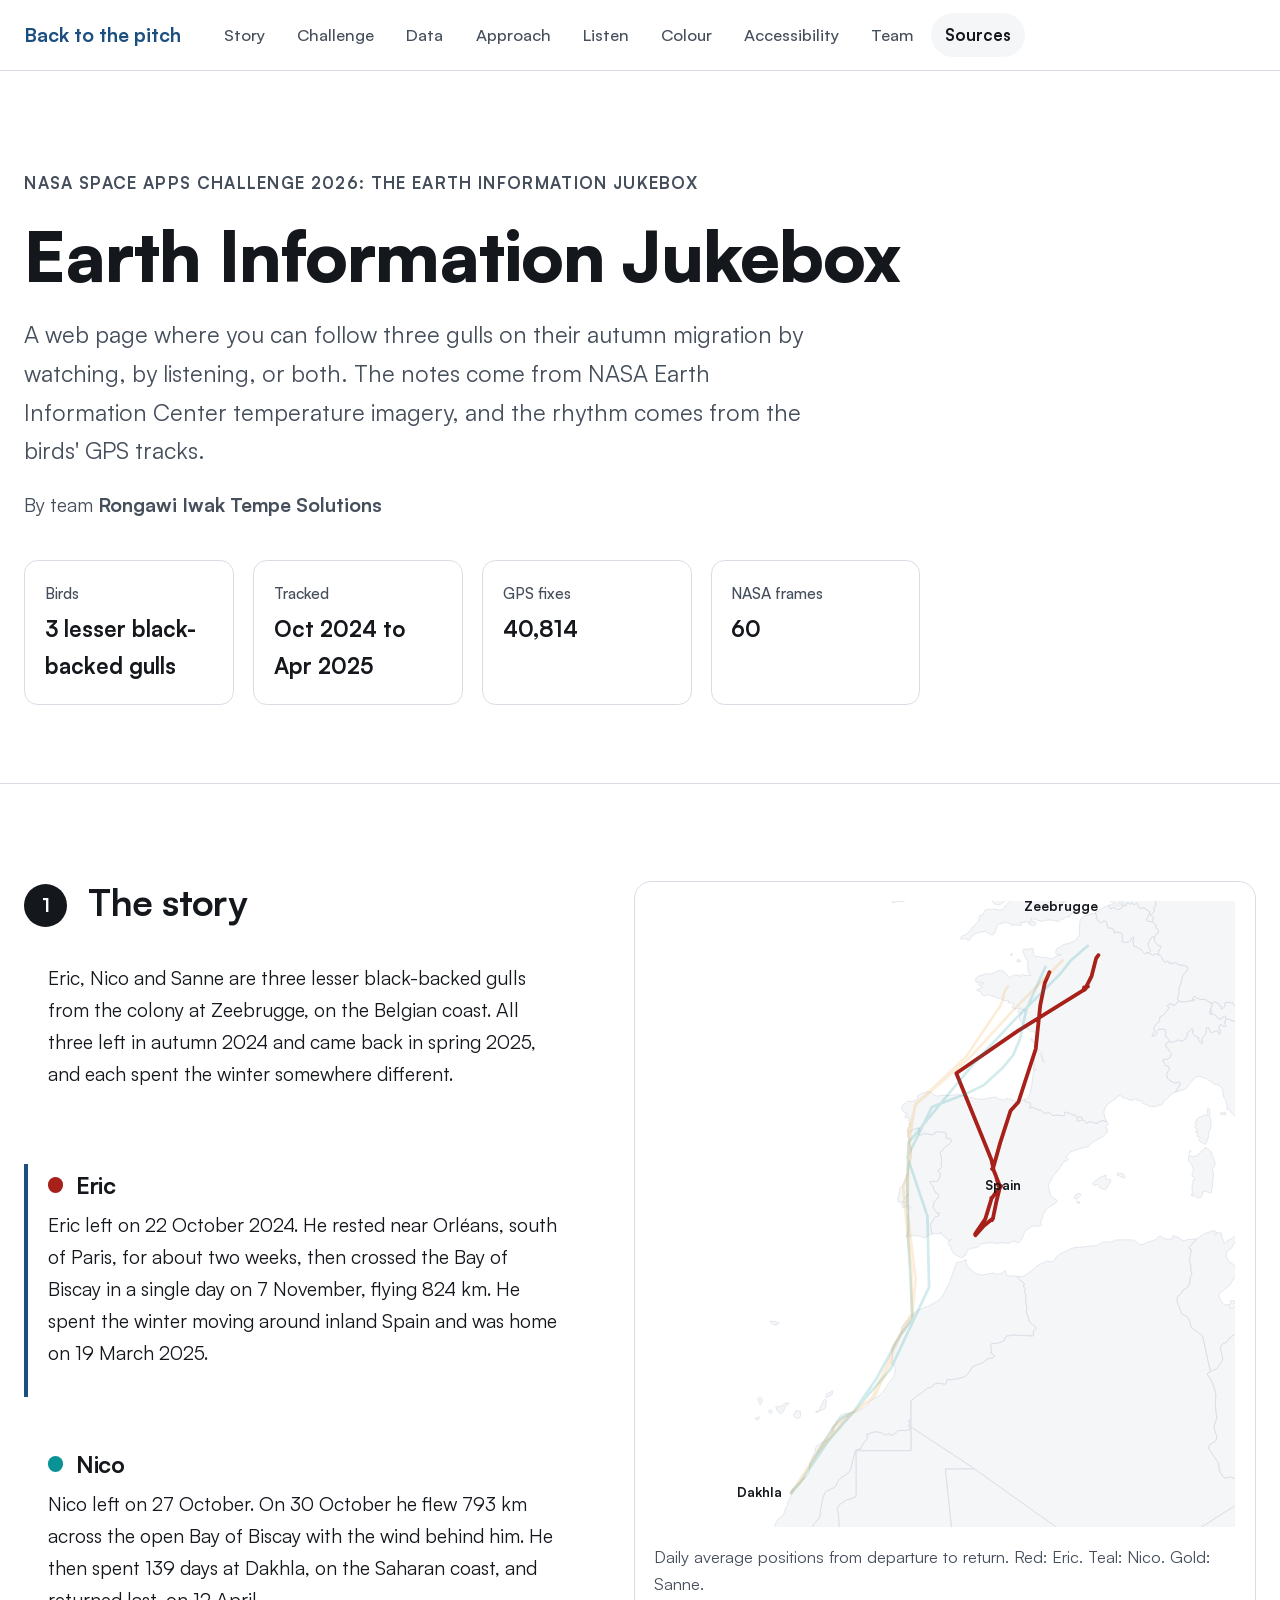
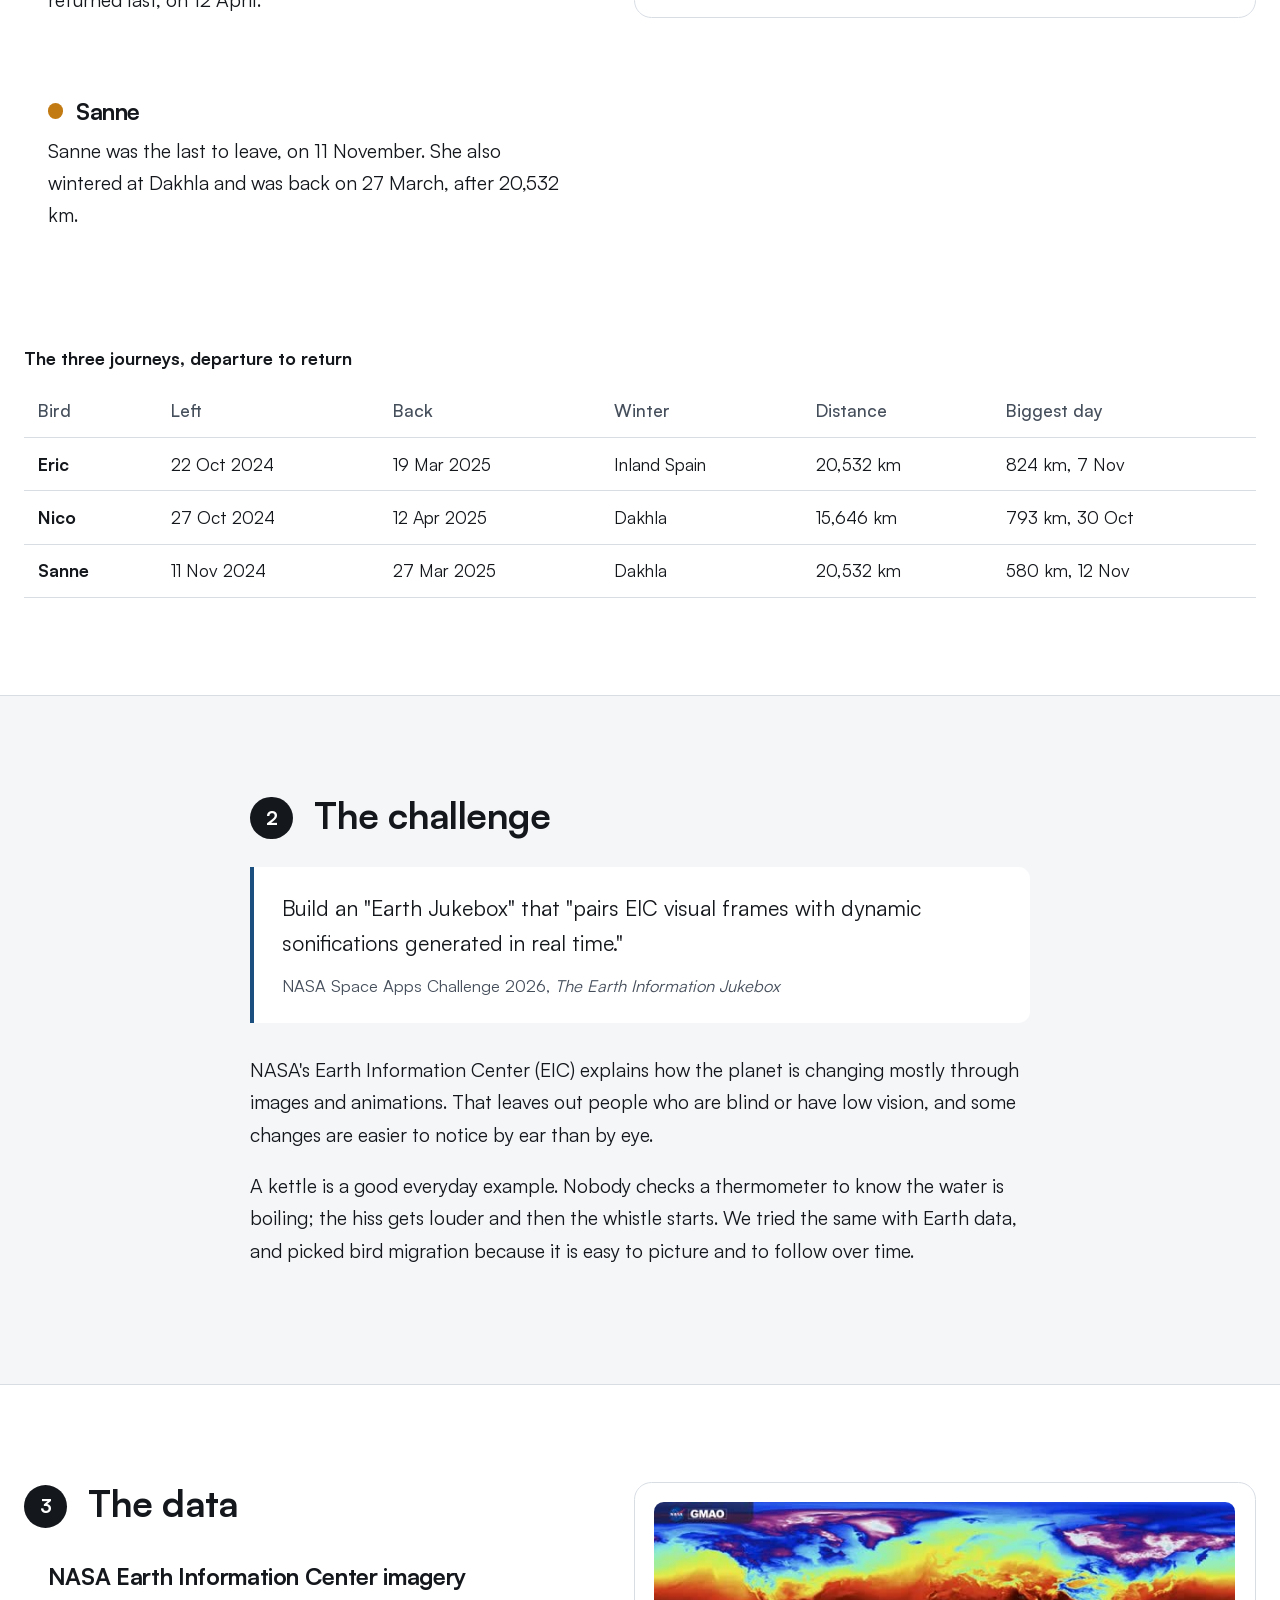
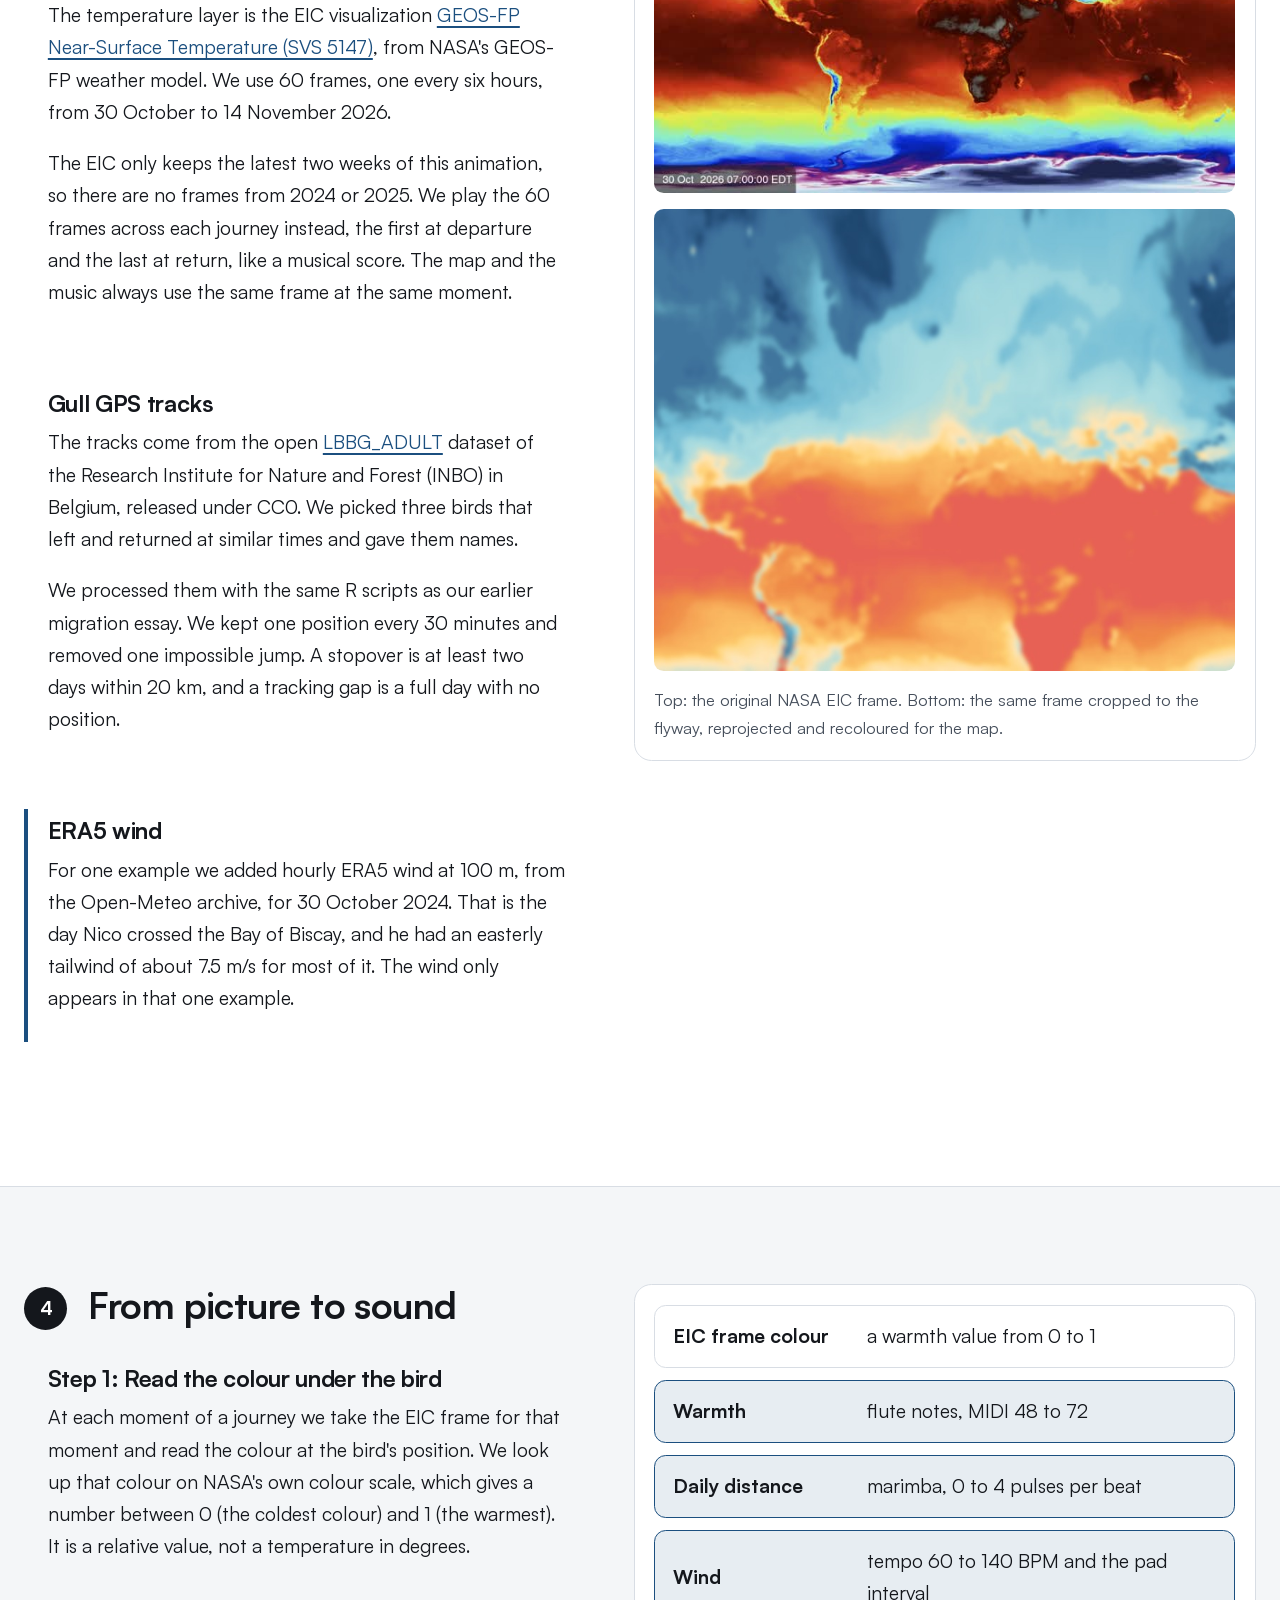
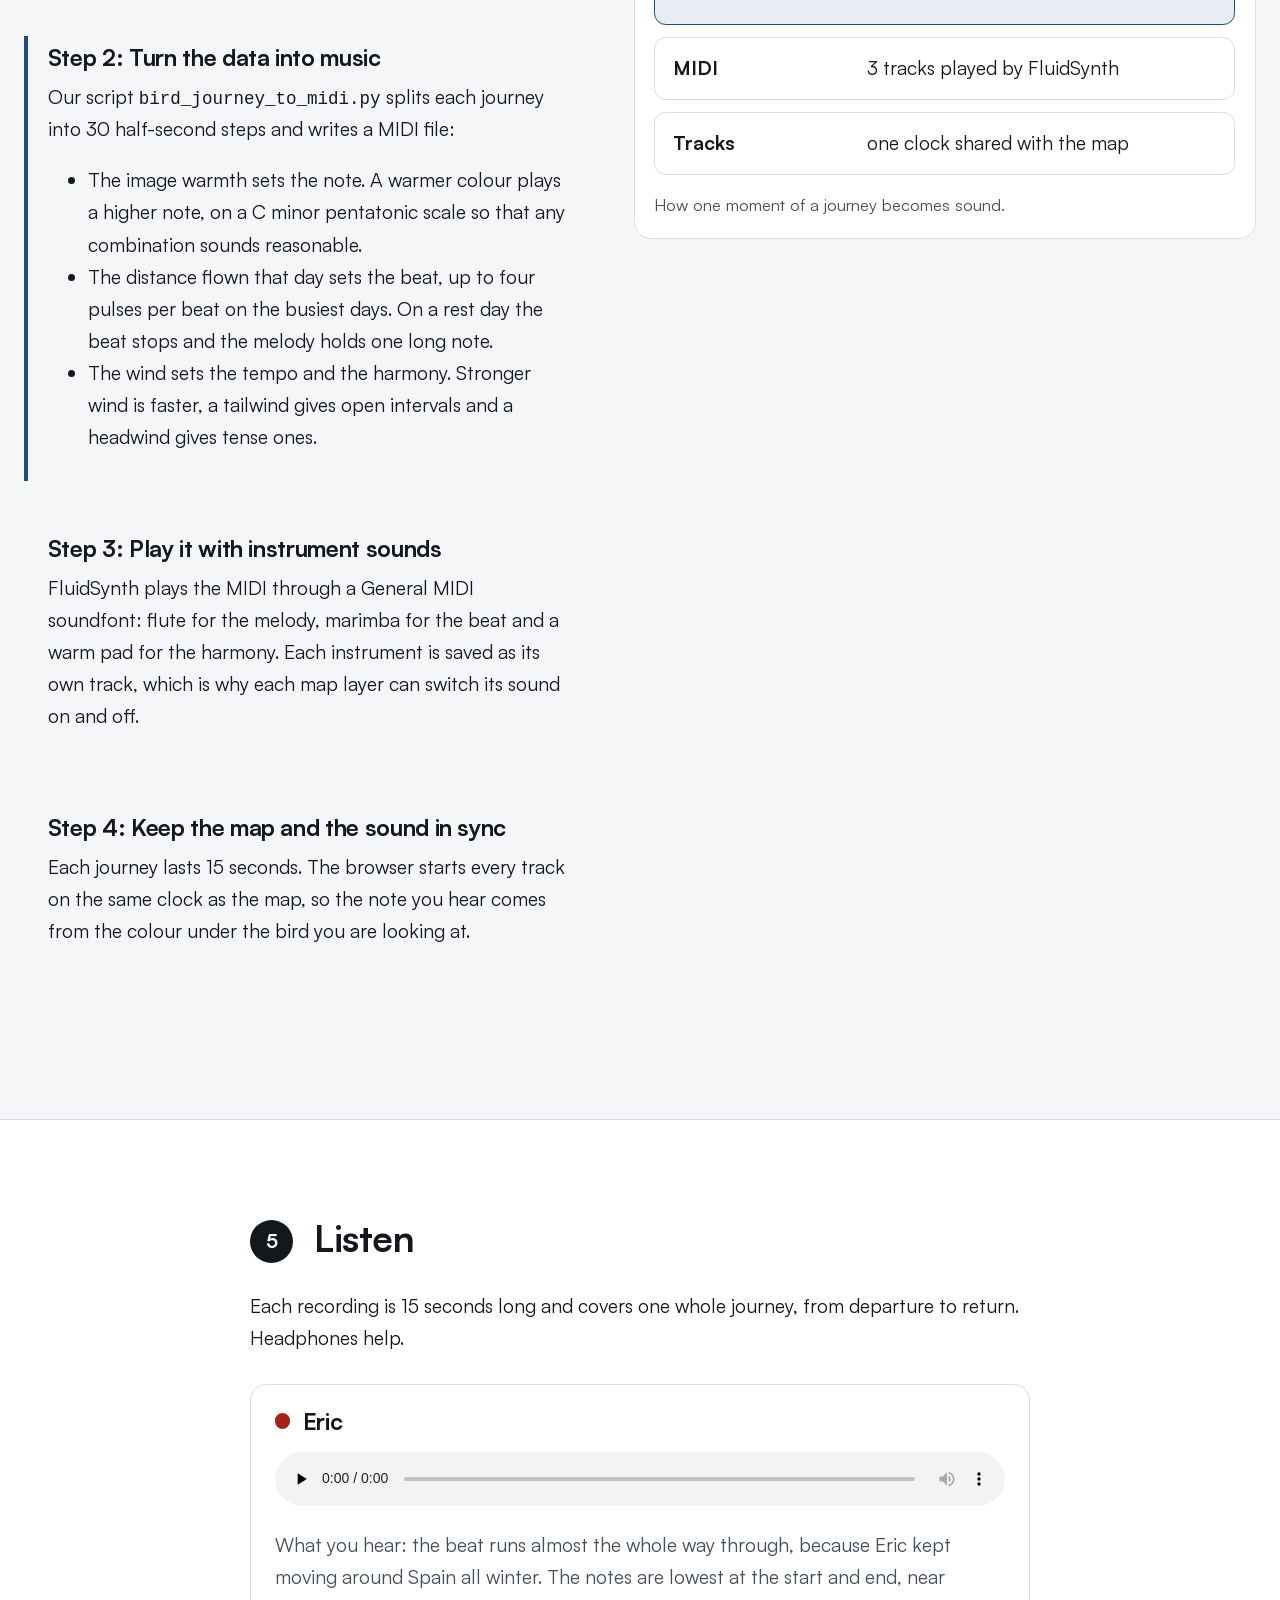
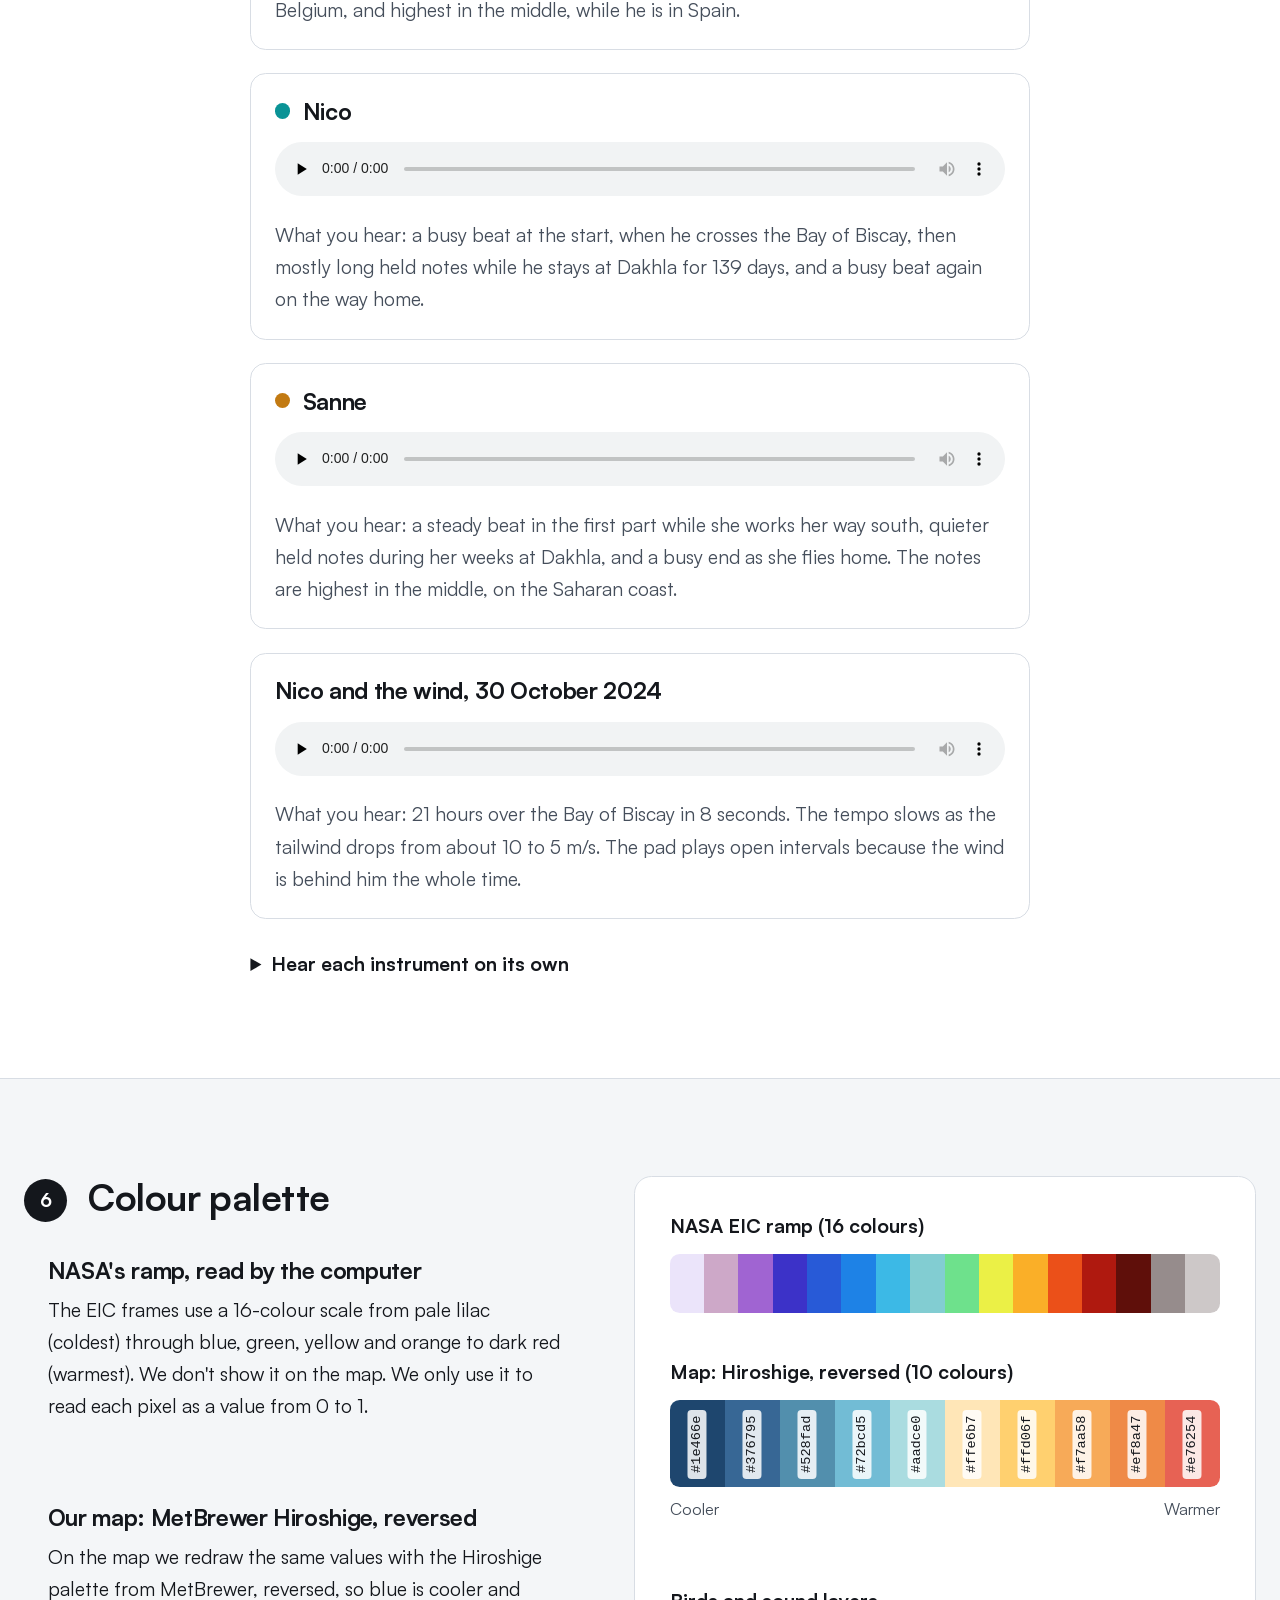
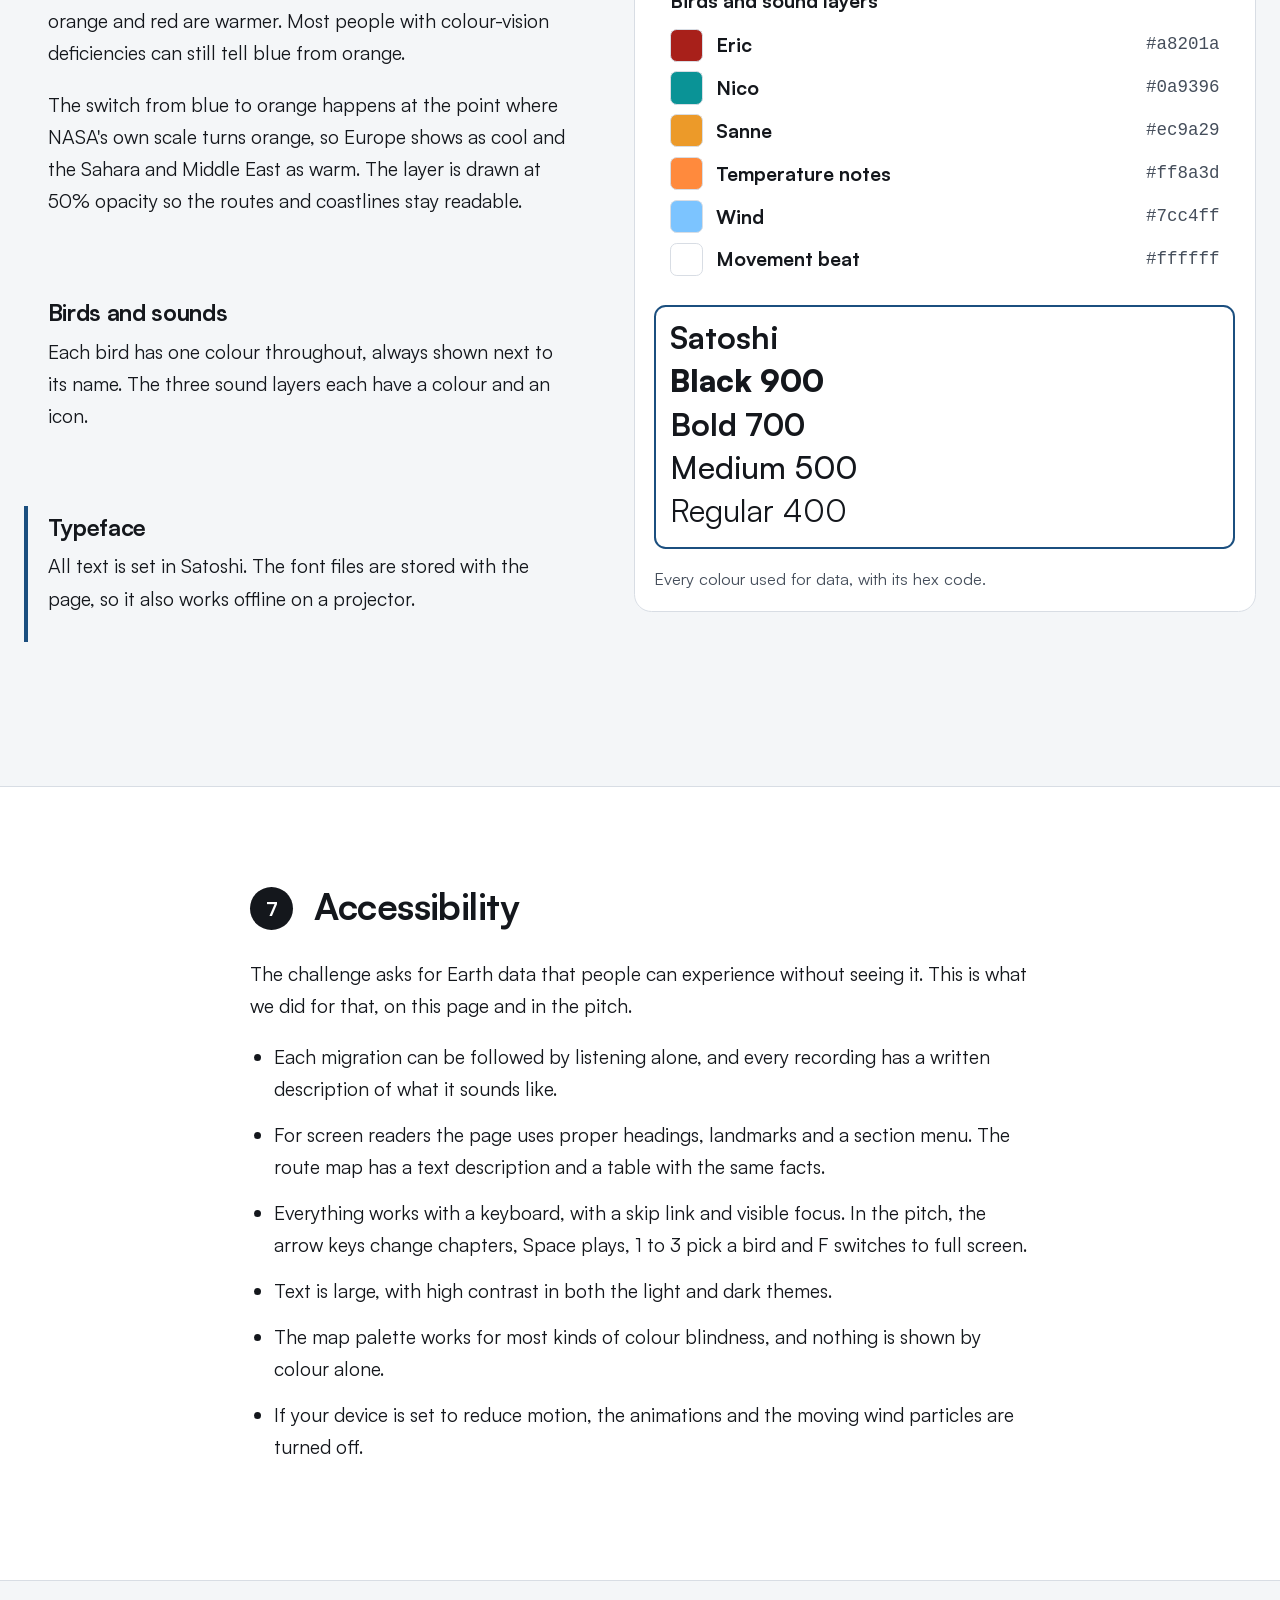
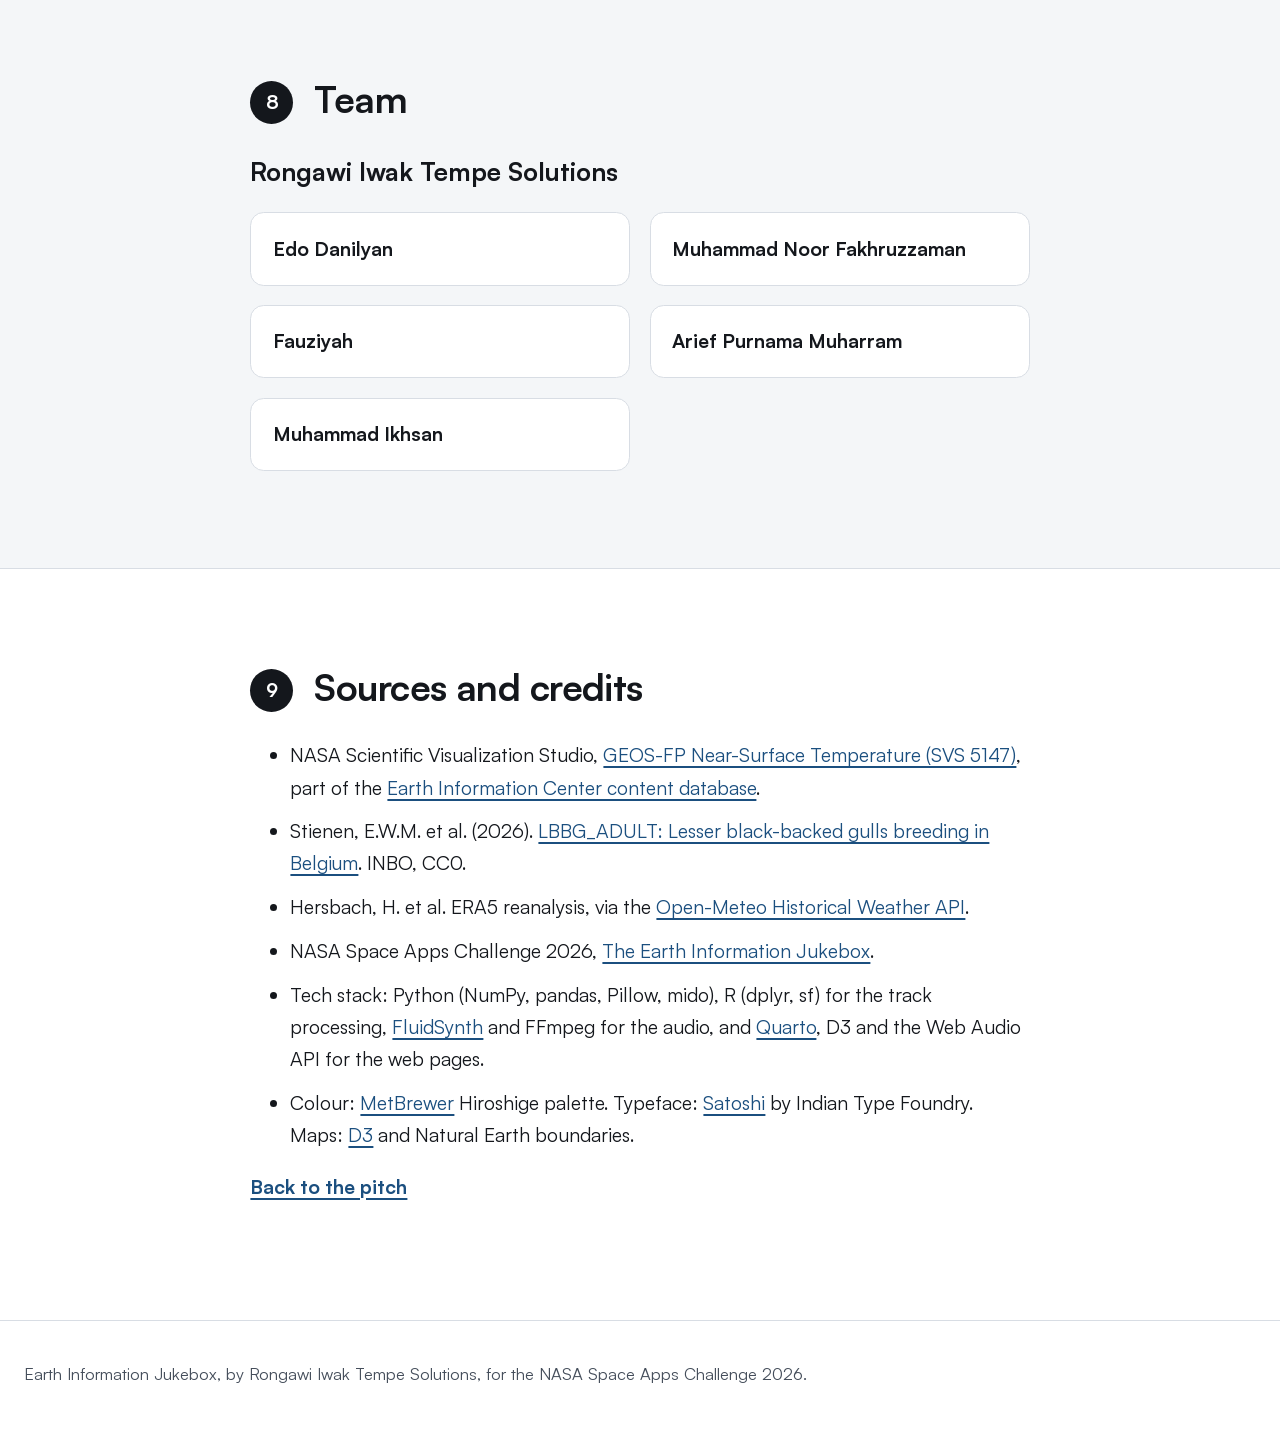
==== documentation.html @ 505339a5 "Built site for gh-pages" ====
<!DOCTYPE html>
<html xmlns="http://www.w3.org/1999/xhtml" lang="en" xml:lang="en"><head>

<meta charset="utf-8">
<meta name="generator" content="quarto-1.9.38">

<meta name="viewport" content="width=device-width, initial-scale=1.0, user-scalable=yes">

<meta name="description" content="How the Earth Information Jukebox turns NASA Earth Information Center imagery and three gull migrations into sound">

<title>Earth Information Jukebox | Full documentation</title>
<style>
/* Default styles provided by pandoc.
** See https://pandoc.org/MANUAL.html#variables-for-html for config info.
*/
code{white-space: pre-wrap;}
span.smallcaps{font-variant: small-caps;}
div.columns{display: flex; gap: min(4vw, 1.5em);}
div.column{flex: auto; overflow-x: auto;}
div.hanging-indent{margin-left: 1.5em; text-indent: -1.5em;}
ul.task-list{list-style: none;}
ul.task-list li input[type="checkbox"] {
  width: 0.8em;
  margin: 0 0.8em 0.2em -1em; /* quarto-specific, see https://github.com/quarto-dev/quarto-cli/issues/4556 */ 
  vertical-align: middle;
}
.display.math{display: block; text-align: center; margin: 0.5rem auto;}
</style>


<meta name="viewport" content="width=device-width, initial-scale=1, viewport-fit=cover">
<meta name="color-scheme" content="light dark">
<link rel="icon" href="data:image/svg+xml,%3Csvg xmlns='http://www.w3.org/2000/svg' viewBox='0 0 16 16'%3E%3Crect x='2' y='4' width='3' height='8' rx='1.5' fill='%23a8201a'/%3E%3Crect x='6.5' y='6' width='3' height='6' rx='1.5' fill='%230a9396'/%3E%3Crect x='11' y='2' width='3' height='10' rx='1.5' fill='%23ec9a29'/%3E%3C/svg%3E">
<link rel="preload" href="assets/fonts/satoshi-400.woff2" as="font" type="font/woff2" crossorigin="">
<link rel="preload" href="assets/fonts/satoshi-700.woff2" as="font" type="font/woff2" crossorigin="">


<link rel="stylesheet" href="assets/css/docs.css">
</head>

<body>





<a class="skip" href="#main">Skip to the documentation</a>

<header class="site-head">
  <div class="wrap head-row">
    <a class="back" href="index.html">Back to the pitch</a>
    <nav aria-label="Sections" class="toc">
      <ul>
        <li><a href="#story">Story</a></li>
        <li><a href="#challenge">Challenge</a></li>
        <li><a href="#data">Data</a></li>
        <li><a href="#approach">Approach</a></li>
        <li><a href="#listen">Listen</a></li>
        <li><a href="#palette">Colour</a></li>
        <li><a href="#access">Accessibility</a></li>
        <li><a href="#team">Team</a></li>
        <li><a href="#sources">Sources</a></li>
      </ul>
    </nav>
  </div>
</header>

<main id="main"><header id="title-block-header" class="quarto-title-block"></header>
  <section class="hero wrap" aria-labelledby="title">
    <p class="eyebrow">NASA Space Apps Challenge 2026: The Earth Information Jukebox</p>
    <h1 id="title">Earth Information Jukebox</h1>
    <p class="lead">A web page where you can follow three gulls on their autumn migration by watching, by listening, or both. The notes come from NASA Earth Information Center temperature imagery, and the rhythm comes from the birds' GPS tracks.</p>
    <p class="byline">By team <strong>Rongawi Iwak Tempe Solutions</strong></p>
    <dl class="facts">
      <div><dt>Birds</dt><dd>3 lesser black-backed gulls</dd></div>
      <div><dt>Tracked</dt><dd>Oct 2024 to Apr 2025</dd></div>
      <div><dt>GPS fixes</dt><dd>40,814</dd></div>
      <div><dt>NASA frames</dt><dd>60</dd></div>
    </dl>
  </section>

  <!-- story -->
  <section id="story" class="chapter" aria-labelledby="story-h">
    <div class="wrap scrolly">
      <div class="steps">
        <h2 id="story-h"><span class="num">1</span> The story</h2>
        <div class="step" data-step="all">
          <p>Eric, Nico and Sanne are three lesser black-backed gulls from the colony at Zeebrugge, on the Belgian coast. All three left in autumn 2024 and came back in spring 2025, and each spent the winter somewhere different.</p>
        </div>
        <div class="step" data-step="Eric">
          <h3><span class="dot eric" aria-hidden="true"></span> Eric</h3>
          <p>Eric left on 22 October 2024. He rested near Orléans, south of Paris, for about two weeks, then crossed the Bay of Biscay in a single day on 7 November, flying 824 km. He spent the winter moving around inland Spain and was home on 19 March 2025.</p>
        </div>
        <div class="step" data-step="Nico">
          <h3><span class="dot nico" aria-hidden="true"></span> Nico</h3>
          <p>Nico left on 27 October. On 30 October he flew 793 km across the open Bay of Biscay with the wind behind him. He then spent 139 days at Dakhla, on the Saharan coast, and returned last, on 12 April.</p>
        </div>
        <div class="step" data-step="Sanne">
          <h3><span class="dot sanne" aria-hidden="true"></span> Sanne</h3>
          <p>Sanne was the last to leave, on 11 November. She also wintered at Dakhla and was back on 27 March, after 20,532 km.</p>
        </div>
      </div>
      <figure class="stage" aria-labelledby="route-cap">
        <div id="route-map" class="route-map" role="img" aria-label="Map of three routes from Belgium: Eric's ends in central and southern Spain, Nico's and Sanne's follow the Atlantic coast to Dakhla."></div>
        <figcaption id="route-cap">Daily average positions from departure to return. Red: Eric. Teal: Nico. Gold: Sanne.</figcaption>
      </figure>
    </div>
    <div class="wrap">
      <div class="table-scroll" role="region" aria-labelledby="journeys-cap" tabindex="0">
      
<table class="data-table caption-top">
<caption>The three journeys, departure to return</caption>
<thead>
<tr class="header">
<th data-quarto-table-cell-role="th" scope="col">Bird</th>
<th data-quarto-table-cell-role="th" scope="col">Left</th>
<th data-quarto-table-cell-role="th" scope="col">Back</th>
<th data-quarto-table-cell-role="th" scope="col">Winter</th>
<th data-quarto-table-cell-role="th" scope="col">Distance</th>
<th data-quarto-table-cell-role="th" scope="col">Biggest day</th>
</tr>
</thead>
<tbody>
<tr class="odd">
<th data-quarto-table-cell-role="th" scope="row">Eric</th>
<td>22 Oct 2024</td>
<td>19 Mar 2025</td>
<td>Inland Spain</td>
<td>20,532 km</td>
<td>824 km, 7 Nov</td>
</tr>
<tr class="even">
<th data-quarto-table-cell-role="th" scope="row">Nico</th>
<td>27 Oct 2024</td>
<td>12 Apr 2025</td>
<td>Dakhla</td>
<td>15,646 km</td>
<td>793 km, 30 Oct</td>
</tr>
<tr class="odd">
<th data-quarto-table-cell-role="th" scope="row">Sanne</th>
<td>11 Nov 2024</td>
<td>27 Mar 2025</td>
<td>Dakhla</td>
<td>20,532 km</td>
<td>580 km, 12 Nov</td>
</tr>
</tbody>
</table>

      </div>
    </div>
  </section>

  <!-- challenge -->
  <section id="challenge" class="chapter alt" aria-labelledby="challenge-h">
    <div class="wrap narrow">
      <h2 id="challenge-h"><span class="num">2</span> The challenge</h2>
      <blockquote>
        <p>Build an "Earth Jukebox" that "pairs EIC visual frames with dynamic sonifications generated in real time."</p>
        <footer>NASA Space Apps Challenge 2026, <cite>The Earth Information Jukebox</cite></footer>
      </blockquote>
      <p>NASA's Earth Information Center (EIC) explains how the planet is changing mostly through images and animations. That leaves out people who are blind or have low vision, and some changes are easier to notice by ear than by eye.</p>
      <p>A kettle is a good everyday example. Nobody checks a thermometer to know the water is boiling; the hiss gets louder and then the whistle starts. We tried the same with Earth data, and picked bird migration because it is easy to picture and to follow over time.</p>
    </div>
  </section>

  <!-- data -->
  <section id="data" class="chapter" aria-labelledby="data-h">
    <div class="wrap scrolly">
      <div class="steps">
        <h2 id="data-h"><span class="num">3</span> The data</h2>
        <div class="step" data-step="eic">
          <h3>NASA Earth Information Center imagery</h3>
          <p>The temperature layer is the EIC visualization <a href="https://svs.gsfc.nasa.gov/5147/">GEOS-FP Near-Surface Temperature (SVS 5147)</a>, from NASA's GEOS-FP weather model. We use 60 frames, one every six hours, from 30 October to 14 November 2026.</p>
          <p>The EIC only keeps the latest two weeks of this animation, so there are no frames from 2024 or 2025. We play the 60 frames across each journey instead, the first at departure and the last at return, like a musical score. The map and the music always use the same frame at the same moment.</p>
        </div>
        <div class="step" data-step="tracks">
          <h3>Gull GPS tracks</h3>
          <p>The tracks come from the open <a href="https://doi.org/10.5281/zenodo.22083084">LBBG_ADULT</a> dataset of the Research Institute for Nature and Forest (INBO) in Belgium, released under CC0. We picked three birds that left and returned at similar times and gave them names.</p>
          <p>We processed them with the same R scripts as our earlier migration essay. We kept one position every 30 minutes and removed one impossible jump. A stopover is at least two days within 20 km, and a tracking gap is a full day with no position.</p>
        </div>
        <div class="step" data-step="wind">
          <h3>ERA5 wind</h3>
          <p>For one example we added hourly ERA5 wind at 100 m, from the Open-Meteo archive, for 30 October 2024. That is the day Nico crossed the Bay of Biscay, and he had an easterly tailwind of about 7.5 m/s for most of it. The wind only appears in that one example.</p>
        </div>
      </div>
      <figure class="stage frames" aria-labelledby="frame-cap">
        <div class="frame-pair">
          <img src="assets/eic-temperature/frame-001.jpg" width="640" height="320" alt="NASA EIC global near-surface temperature frame for 30 October 2026, in NASA's colours: purple and blue near the poles, yellow, orange and red near the equator.">
          <img src="assets/eic-map/frame-001.jpg" width="820" height="652" alt="The same frame reprojected over Europe and North Africa and recoloured: blue over northern Europe, orange and red over the Sahara.">
        </div>
        <figcaption id="frame-cap">Top: the original NASA EIC frame. Bottom: the same frame cropped to the flyway, reprojected and recoloured for the map.</figcaption>
      </figure>
    </div>
  </section>

  <!-- approach -->
  <section id="approach" class="chapter alt" aria-labelledby="approach-h">
    <div class="wrap scrolly">
      <div class="steps">
        <h2 id="approach-h"><span class="num">4</span> From picture to sound</h2>
        <div class="step" data-step="read">
          <h3>Step 1: Read the colour under the bird</h3>
          <p>At each moment of a journey we take the EIC frame for that moment and read the colour at the bird's position. We look up that colour on NASA's own colour scale, which gives a number between 0 (the coldest colour) and 1 (the warmest). It is a relative value, not a temperature in degrees.</p>
        </div>
        <div class="step" data-step="compose">
          <h3>Step 2: Turn the data into music</h3>
          <p>Our script <code>bird_journey_to_midi.py</code> splits each journey into 30 half-second steps and writes a MIDI file:</p>
          <ul>
            <li>The image warmth sets the note. A warmer colour plays a higher note, on a C minor pentatonic scale so that any combination sounds reasonable.</li>
            <li>The distance flown that day sets the beat, up to four pulses per beat on the busiest days. On a rest day the beat stops and the melody holds one long note.</li>
            <li>The wind sets the tempo and the harmony. Stronger wind is faster, a tailwind gives open intervals and a headwind gives tense ones.</li>
          </ul>
        </div>
        <div class="step" data-step="render">
          <h3>Step 3: Play it with instrument sounds</h3>
          <p>FluidSynth plays the MIDI through a General MIDI soundfont: flute for the melody, marimba for the beat and a warm pad for the harmony. Each instrument is saved as its own track, which is why each map layer can switch its sound on and off.</p>
        </div>
        <div class="step" data-step="sync">
          <h3>Step 4: Keep the map and the sound in sync</h3>
          <p>Each journey lasts 15 seconds. The browser starts every track on the same clock as the map, so the note you hear comes from the colour under the bird you are looking at.</p>
        </div>
      </div>
      <figure class="stage" aria-labelledby="map-cap">
        <ol class="pipeline">
          <li data-for="read"><span class="pi-label">EIC frame colour</span><span class="pi-out">a warmth value from 0 to 1</span></li>
          <li data-for="compose"><span class="pi-label">Warmth</span><span class="pi-out">flute notes, MIDI 48 to 72</span></li>
          <li data-for="compose"><span class="pi-label">Daily distance</span><span class="pi-out">marimba, 0 to 4 pulses per beat</span></li>
          <li data-for="compose"><span class="pi-label">Wind</span><span class="pi-out">tempo 60 to 140 BPM and the pad interval</span></li>
          <li data-for="render"><span class="pi-label">MIDI</span><span class="pi-out">3 tracks played by FluidSynth</span></li>
          <li data-for="sync"><span class="pi-label">Tracks</span><span class="pi-out">one clock shared with the map</span></li>
        </ol>
        <figcaption id="map-cap">How one moment of a journey becomes sound.</figcaption>
      </figure>
    </div>
  </section>

  <!-- listen -->
  <section id="listen" class="chapter" aria-labelledby="listen-h">
    <div class="wrap narrow">
      <h2 id="listen-h"><span class="num">5</span> Listen</h2>
      <p>Each recording is 15 seconds long and covers one whole journey, from departure to return. Headphones help.</p>
      <div class="listen">
        <article class="clip">
          <h3><span class="dot eric" aria-hidden="true"></span> Eric</h3>
          <audio controls="" preload="none" src="assets/audio/eric.mp3" aria-describedby="eric-desc"></audio>
          <p id="eric-desc">What you hear: the beat runs almost the whole way through, because Eric kept moving around Spain all winter. The notes are lowest at the start and end, near Belgium, and highest in the middle, while he is in Spain.</p>
        </article>
        <article class="clip">
          <h3><span class="dot nico" aria-hidden="true"></span> Nico</h3>
          <audio controls="" preload="none" src="assets/audio/nico.mp3" aria-describedby="nico-desc"></audio>
          <p id="nico-desc">What you hear: a busy beat at the start, when he crosses the Bay of Biscay, then mostly long held notes while he stays at Dakhla for 139 days, and a busy beat again on the way home.</p>
        </article>
        <article class="clip">
          <h3><span class="dot sanne" aria-hidden="true"></span> Sanne</h3>
          <audio controls="" preload="none" src="assets/audio/sanne.mp3" aria-describedby="sanne-desc"></audio>
          <p id="sanne-desc">What you hear: a steady beat in the first part while she works her way south, quieter held notes during her weeks at Dakhla, and a busy end as she flies home. The notes are highest in the middle, on the Saharan coast.</p>
        </article>
        <article class="clip">
          <h3>Nico and the wind, 30 October 2024</h3>
          <audio controls="" preload="none" src="assets/audio/nico-wind-example.mp3" aria-describedby="wind-desc"></audio>
          <p id="wind-desc">What you hear: 21 hours over the Bay of Biscay in 8 seconds. The tempo slows as the tailwind drops from about 10 to 5 m/s. The pad plays open intervals because the wind is behind him the whole time.</p>
        </article>
      </div>
      <details class="stems">
        <summary>Hear each instrument on its own</summary>
        <ul>
          <li>Eric: <a href="assets/audio/eric-movement.mp3">beat (movement)</a>, <a href="assets/audio/eric-temperature.mp3">notes (EIC temperature)</a></li>
          <li>Nico: <a href="assets/audio/nico-movement.mp3">beat (movement)</a>, <a href="assets/audio/nico-temperature.mp3">notes (EIC temperature)</a></li>
          <li>Sanne: <a href="assets/audio/sanne-movement.mp3">beat (movement)</a>, <a href="assets/audio/sanne-temperature.mp3">notes (EIC temperature)</a></li>
        </ul>
      </details>
    </div>
  </section>

  <!-- palette -->
  <section id="palette" class="chapter alt" aria-labelledby="palette-h">
    <div class="wrap scrolly">
      <div class="steps">
        <h2 id="palette-h"><span class="num">6</span> Colour palette</h2>
        <div class="step" data-step="nasa">
          <h3>NASA's ramp, read by the computer</h3>
          <p>The EIC frames use a 16-colour scale from pale lilac (coldest) through blue, green, yellow and orange to dark red (warmest). We don't show it on the map. We only use it to read each pixel as a value from 0 to 1.</p>
        </div>
        <div class="step" data-step="map">
          <h3>Our map: MetBrewer Hiroshige, reversed</h3>
          <p>On the map we redraw the same values with the Hiroshige palette from MetBrewer, reversed, so blue is cooler and orange and red are warmer. Most people with colour-vision deficiencies can still tell blue from orange.</p>
          <p>The switch from blue to orange happens at the point where NASA's own scale turns orange, so Europe shows as cool and the Sahara and Middle East as warm. The layer is drawn at 50% opacity so the routes and coastlines stay readable.</p>
        </div>
        <div class="step" data-step="birds">
          <h3>Birds and sounds</h3>
          <p>Each bird has one colour throughout, always shown next to its name. The three sound layers each have a colour and an icon.</p>
        </div>
        <div class="step" data-step="type">
          <h3>Typeface</h3>
          <p>All text is set in Satoshi. The font files are stored with the page, so it also works offline on a projector.</p>
        </div>
      </div>
      <figure class="stage swatches" aria-labelledby="pal-cap">
        <div class="swatch-group" data-for="nasa">
          <p class="sw-title">NASA EIC ramp (16 colours)</p>
          <ul class="ramp" id="ramp-nasa" aria-hidden="true"></ul>
        </div>
        <div class="swatch-group" data-for="map">
          <p class="sw-title">Map: Hiroshige, reversed (10 colours)</p>
          <ul class="ramp labelled">
            <li style="--c:#1e466e"><span>#1e466e</span></li><li style="--c:#376795"><span>#376795</span></li><li style="--c:#528fad"><span>#528fad</span></li><li style="--c:#72bcd5"><span>#72bcd5</span></li><li style="--c:#aadce0"><span>#aadce0</span></li>
            <li style="--c:#ffe6b7"><span>#ffe6b7</span></li><li style="--c:#ffd06f"><span>#ffd06f</span></li><li style="--c:#f7aa58"><span>#f7aa58</span></li><li style="--c:#ef8a47"><span>#ef8a47</span></li><li style="--c:#e76254"><span>#e76254</span></li>
          </ul>
          <p class="sw-ends"><span>Cooler</span><span>Warmer</span></p>
        </div>
        <div class="swatch-group" data-for="birds">
          <p class="sw-title">Birds and sound layers</p>
          <ul class="chips">
            <li style="--c:#a8201a">Eric <code>#a8201a</code></li>
            <li style="--c:#0a9396">Nico <code>#0a9396</code></li>
            <li style="--c:#ec9a29">Sanne <code>#ec9a29</code></li>
            <li style="--c:#ff8a3d">Temperature notes <code>#ff8a3d</code></li>
            <li style="--c:#7cc4ff">Wind <code>#7cc4ff</code></li>
            <li style="--c:#ffffff">Movement beat <code>#ffffff</code></li>
          </ul>
        </div>
        <div class="swatch-group type-sample" data-for="type">
          <p class="sw-title">Satoshi</p>
          <p class="t900">Black 900</p><p class="t700">Bold 700</p><p class="t500">Medium 500</p><p class="t400">Regular 400</p>
        </div>
        <figcaption id="pal-cap">Every colour used for data, with its hex code.</figcaption>
      </figure>
    </div>
  </section>

  <!-- accessibility -->
  <section id="access" class="chapter" aria-labelledby="access-h">
    <div class="wrap narrow">
      <h2 id="access-h"><span class="num">7</span> Accessibility</h2>
      <p>The challenge asks for Earth data that people can experience without seeing it. This is what we did for that, on this page and in the pitch.</p>
      <ul class="checks">
        <li>Each migration can be followed by listening alone, and every recording has a written description of what it sounds like.</li>
        <li>For screen readers the page uses proper headings, landmarks and a section menu. The route map has a text description and a table with the same facts.</li>
        <li>Everything works with a keyboard, with a skip link and visible focus. In the pitch, the arrow keys change chapters, Space plays, 1 to 3 pick a bird and F switches to full screen.</li>
        <li>Text is large, with high contrast in both the light and dark themes.</li>
        <li>The map palette works for most kinds of colour blindness, and nothing is shown by colour alone.</li>
        <li>If your device is set to reduce motion, the animations and the moving wind particles are turned off.</li>
      </ul>
    </div>
  </section>

  <!-- team -->
  <section id="team" class="chapter alt" aria-labelledby="team-h">
    <div class="wrap narrow">
      <h2 id="team-h"><span class="num">8</span> Team</h2>
      <p class="team-name">Rongawi Iwak Tempe Solutions</p>
      <ul class="team" id="team-list">
        <li><p class="member">Edo Danilyan</p></li>
        <li><p class="member">Muhammad Noor Fakhruzzaman</p></li>
        <li><p class="member">Fauziyah</p></li>
        <li><p class="member">Arief Purnama Muharram</p></li>
        <li><p class="member">Muhammad Ikhsan</p></li>
      </ul>
    </div>
  </section>

  <!-- sources -->
  <section id="sources" class="chapter" aria-labelledby="sources-h">
    <div class="wrap narrow">
      <h2 id="sources-h"><span class="num">9</span> Sources and credits</h2>
      <ul class="sources">
        <li>NASA Scientific Visualization Studio, <a href="https://svs.gsfc.nasa.gov/5147/">GEOS-FP Near-Surface Temperature (SVS 5147)</a>, part of the <a href="https://svs.gsfc.nasa.gov/gallery/earth-information-center/">Earth Information Center content database</a>.</li>
        <li>Stienen, E.W.M. et al. (2026). <a href="https://doi.org/10.5281/zenodo.22083084">LBBG_ADULT: Lesser black-backed gulls breeding in Belgium</a>. INBO, CC0.</li>
        <li>Hersbach, H. et al. ERA5 reanalysis, via the <a href="https://open-meteo.com/en/docs/historical-weather-api">Open-Meteo Historical Weather API</a>.</li>
        <li>NASA Space Apps Challenge 2026, <a href="https://www.spaceappschallenge.org/2026/challenges/the-earth-information-jukebox/">The Earth Information Jukebox</a>.</li>
        <li>Tech stack: Python (NumPy, pandas, Pillow, mido), R (dplyr, sf) for the track processing, <a href="https://www.fluidsynth.org/">FluidSynth</a> and FFmpeg for the audio, and <a href="https://quarto.org/">Quarto</a>, D3 and the Web Audio API for the web pages.</li>
        <li>Colour: <a href="https://github.com/BlakeRMills/MetBrewer">MetBrewer</a> Hiroshige palette. Typeface: <a href="https://www.fontshare.com/fonts/satoshi">Satoshi</a> by Indian Type Foundry. Maps: <a href="https://d3js.org/">D3</a> and Natural Earth boundaries.</li>
      </ul>
      <p><a class="back-bottom" href="index.html">Back to the pitch</a></p>
    </div>
  </section>
</main>

<footer class="site-foot">
  <div class="wrap"><p>Earth Information Jukebox, by Rongawi Iwak Tempe Solutions, for the NASA Space Apps Challenge 2026.</p></div>
</footer>

<script src="assets/vendor/d3.v7.9.0.min.js"></script>
<script src="assets/vendor/topojson-client.v3.1.0.min.js"></script>
<script src="assets/js/docs.js"></script>






</body></html>
---- assets/css/docs.css ----
/* documentation page: reading first, large type, high contrast in both themes */
@font-face { font-family: "Satoshi"; src: url("../fonts/satoshi-400.woff2") format("woff2"); font-weight: 400; font-display: swap; }
@font-face { font-family: "Satoshi"; src: url("../fonts/satoshi-500.woff2") format("woff2"); font-weight: 500; font-display: swap; }
@font-face { font-family: "Satoshi"; src: url("../fonts/satoshi-700.woff2") format("woff2"); font-weight: 700; font-display: swap; }
@font-face { font-family: "Satoshi"; src: url("../fonts/satoshi-900.woff2") format("woff2"); font-weight: 900; font-display: swap; }

:root {
  --bg: #ffffff;
  --bg-alt: #f4f6f8;
  --surface: #ffffff;
  --text: #14171c;
  --muted: #454e5b;
  --line: #d8dde4;
  --link: #1b4f7f;
  --focus: #b3470f;
  --eric: #a8201a;
  --nico: #0a9396;
  --sanne: #c27a12;
  --font: "Satoshi", sans-serif;
  --measure: 40rem;
}
@media (prefers-color-scheme: dark) {
  :root {
    --bg: #0d131d;
    --bg-alt: #121a27;
    --surface: #182233;
    --text: #eef2f7;
    --muted: #b9c4d2;
    --line: #2c3a50;
    --link: #8fc3ff;
    --focus: #ffb37a;
    --sanne: #ec9a29;
  }
}

* { box-sizing: border-box; }
html { font-size: clamp(17px, .35vw + 15px, 20px); scroll-behavior: smooth; scroll-padding-top: 4.5rem; }
body { margin: 0; background: var(--bg); color: var(--text); font: 400 1rem/1.65 var(--font); -webkit-font-smoothing: antialiased; }
img { max-width: 100%; height: auto; display: block; }
a { color: var(--link); text-underline-offset: .18em; text-decoration-thickness: .08em; }
a:hover { text-decoration-thickness: .14em; }
:focus-visible { outline: 3px solid var(--focus); outline-offset: 3px; border-radius: 3px; }
code { font: 500 .9em/1 ui-monospace, "SF Mono", Menlo, monospace; }
h1, h2, h3 { line-height: 1.15; letter-spacing: -.015em; }
h2 { margin: 0 0 1.4rem; font-size: 1.9rem; font-weight: 700; }
h3 { margin: 0 0 .5rem; font-size: 1.2rem; font-weight: 700; }
p, ul, ol { margin: 0 0 1rem; }

.wrap { width: min(72rem, 100% - 2.5rem); margin-inline: auto; }
.narrow { width: min(var(--measure), 100% - 2.5rem); }

.skip { position: absolute; left: 1rem; top: -4rem; z-index: 20; padding: .7rem 1rem; background: var(--text); color: var(--bg); font-weight: 700; border-radius: .4rem; }
.skip:focus { top: 1rem; }

.site-head { position: sticky; top: 0; z-index: 10; background: color-mix(in srgb, var(--bg) 92%, transparent); backdrop-filter: blur(8px); border-bottom: 1px solid var(--line); }
.head-row { display: flex; align-items: center; gap: 1.5rem; min-height: 3.6rem; }
.back { flex: none; font-weight: 700; text-decoration: none; }
.toc { overflow-x: auto; scrollbar-width: none; }
.toc ul { display: flex; gap: .25rem; margin: 0; padding: 0; list-style: none; white-space: nowrap; }
.toc a { display: block; padding: .45rem .7rem; border-radius: 999px; color: var(--muted); font-size: .85rem; font-weight: 500; text-decoration: none; }
.toc a:hover { color: var(--text); background: var(--bg-alt); }
.toc a[aria-current="true"] { color: var(--text); background: var(--bg-alt); font-weight: 700; }

.hero { padding-block: 5rem 4rem; }
.eyebrow { color: var(--muted); font-size: .85rem; font-weight: 700; letter-spacing: .08em; text-transform: uppercase; }
.hero h1 { margin: .5rem 0 1rem; max-width: 18ch; font-size: clamp(2.4rem, 4vw + 1rem, 3.6rem); font-weight: 900; }
.lead { max-width: var(--measure); font-size: 1.2rem; color: var(--muted); }
.byline { color: var(--muted); }
.facts { display: grid; grid-template-columns: repeat(auto-fit, minmax(9rem, 1fr)); gap: 1rem; max-width: 46rem; margin: 2rem 0 0; }
.facts div { padding: 1rem; background: var(--surface); border: 1px solid var(--line); border-radius: .7rem; }
.facts dt { color: var(--muted); font-size: .8rem; font-weight: 500; }
.facts dd { margin: .2rem 0 0; font-size: 1.15rem; font-weight: 700; }

.chapter { padding-block: 5rem; border-top: 1px solid var(--line); }
.chapter.alt { background: var(--bg-alt); }
.num { display: inline-grid; place-items: center; width: 2.2rem; height: 2.2rem; margin-right: .6rem; border-radius: 50%; background: var(--text); color: var(--bg); font-size: 1rem; vertical-align: .2em; }

.scrolly { display: grid; grid-template-columns: minmax(0, 1fr) minmax(0, 1.15fr); gap: 3.5rem; align-items: start; }
.steps { max-width: var(--measure); }
.step { margin-block: .6rem 2.4rem; padding: .4rem 0 .4rem 1rem; border-left: 4px solid transparent; transition: border-color 300ms; }
.step.is-active { border-left-color: var(--link); }
.stage { position: sticky; top: 5.5rem; margin: 0; padding: 1rem; background: var(--surface); border: 1px solid var(--line); border-radius: .9rem; }
.stage figcaption { margin-top: .8rem; color: var(--muted); font-size: .85rem; }

.dot { display: inline-block; width: .8rem; height: .8rem; margin-right: .35rem; border-radius: 50%; vertical-align: .05em; }
.dot.eric { background: var(--eric); } .dot.nico { background: var(--nico); } .dot.sanne { background: var(--sanne); }

.route-map svg { display: block; width: 100%; height: auto; }
.route-map .land { fill: var(--bg-alt); stroke: var(--line); stroke-width: .6; }
.route-map .route { fill: none; stroke-width: 2.4; stroke-linecap: round; stroke-linejoin: round; transition: opacity 300ms, stroke-width 300ms; }
.route-map .place { fill: var(--text); font: 700 12px/1 var(--font); }
.route-map[data-focus]:not([data-focus="all"]) .route { opacity: .18; }
.route-map[data-focus="Eric"] .route.Eric, .route-map[data-focus="Nico"] .route.Nico, .route-map[data-focus="Sanne"] .route.Sanne { opacity: 1; stroke-width: 3.4; }

.table-scroll { overflow-x: auto; margin-top: 2rem; }
.data-table { width: 100%; min-width: 34rem; border-collapse: collapse; font-size: .9rem; }
.data-table caption { text-align: left; margin-bottom: .6rem; font-weight: 700; }
.data-table th, .data-table td { padding: .6rem .7rem; text-align: left; border-bottom: 1px solid var(--line); }
.data-table thead th { color: var(--muted); font-weight: 500; }

blockquote { margin: 0 0 1.6rem; padding: 1.2rem 1.4rem; border-left: 4px solid var(--link); background: var(--surface); border-radius: 0 .6rem .6rem 0; font-size: 1.1rem; }
blockquote p { margin: 0 0 .6rem; }
blockquote footer { color: var(--muted); font-size: .85rem; }

.frame-pair { display: grid; gap: .8rem; }
.frame-pair img { border-radius: .5rem; width: 100%; }

.pipeline { margin: 0; padding: 0; list-style: none; display: grid; gap: .6rem; }
.pipeline li { display: grid; grid-template-columns: 9rem 1fr; gap: 1rem; align-items: center; padding: .75rem .9rem; border: 1px solid var(--line); border-radius: .6rem; transition: background 300ms, border-color 300ms; }
.pipeline li.is-on { border-color: var(--link); background: color-mix(in srgb, var(--link) 10%, transparent); }
.pi-label { font-weight: 700; }

.listen { display: grid; gap: 1.2rem; margin-top: 1.5rem; }
.clip { padding: 1.2rem; background: var(--surface); border: 1px solid var(--line); border-radius: .8rem; }
.clip audio { width: 100%; margin: .4rem 0 .7rem; }
.clip p { margin: 0; color: var(--muted); }
.stems { margin-top: 1.5rem; }
.stems summary { cursor: pointer; font-weight: 700; }

.swatch-group { margin-bottom: .8rem; padding: .6rem .7rem; border: 2px solid transparent; border-radius: .6rem; transition: border-color 300ms; }
.swatch-group.is-on { border-color: var(--link); }
.sw-title { font-weight: 700; margin-bottom: .6rem; }
.ramp { display: flex; margin: 0; padding: 0; list-style: none; border-radius: .5rem; overflow: hidden; }
.ramp li { flex: 1; min-height: 3rem; background: var(--c); }
.ramp.labelled li { min-height: 4.5rem; }
.ramp.labelled li { display: flex; align-items: flex-end; justify-content: center; padding-bottom: .4rem; }
.ramp.labelled span { writing-mode: vertical-rl; transform: rotate(180deg); padding: .3rem .15rem; background: rgba(255, 255, 255, .85); color: #14171c; font: 500 .7rem/1 ui-monospace, Menlo, monospace; border-radius: .2rem; }
.sw-ends { display: flex; justify-content: space-between; margin-top: .4rem; color: var(--muted); font-size: .85rem; }
.chips { margin: 0; padding: 0; list-style: none; display: grid; gap: .5rem; }
.chips li { display: flex; align-items: center; gap: .7rem; font-weight: 700; }
.chips li::before { content: ""; width: 1.6rem; height: 1.6rem; border-radius: .35rem; background: var(--c); border: 1px solid var(--line); }
.chips code { margin-left: auto; color: var(--muted); }
.type-sample p { margin: 0 0 .3rem; font-size: 1.6rem; line-height: 1.2; }
.t900 { font-weight: 900; } .t700 { font-weight: 700; } .t500 { font-weight: 500; } .t400 { font-weight: 400; }

.checks { padding-left: 1.2rem; }
.checks li { margin-bottom: .7rem; }
.team-name { font-size: 1.3rem; font-weight: 700; }
.team { margin: 1rem 0 0; padding: 0; list-style: none; display: grid; grid-template-columns: repeat(auto-fit, minmax(14rem, 1fr)); gap: 1rem; }
.team li { padding: 1rem 1.1rem; background: var(--surface); border: 1px solid var(--line); border-radius: .7rem; }
.member { margin: 0; font-weight: 700; }
.role { margin: .25rem 0 0; color: var(--muted); font-size: .9rem; }
.sources li { margin-bottom: .6rem; }
.back-bottom { font-weight: 700; }
.site-foot { padding-block: 2rem; border-top: 1px solid var(--line); color: var(--muted); font-size: .85rem; }

@media (max-width: 860px) {
  .scrolly { grid-template-columns: 1fr; gap: 1.5rem; }
  .stage { position: static; order: -1; }
  .steps h2 { order: -2; }
  .step { margin-block: .4rem 1.4rem; }
  .pipeline li { grid-template-columns: 7rem 1fr; }
}
@media (prefers-reduced-motion: reduce) {
  html { scroll-behavior: auto; }
  *, *::before, *::after { transition: none !important; animation: none !important; }
}
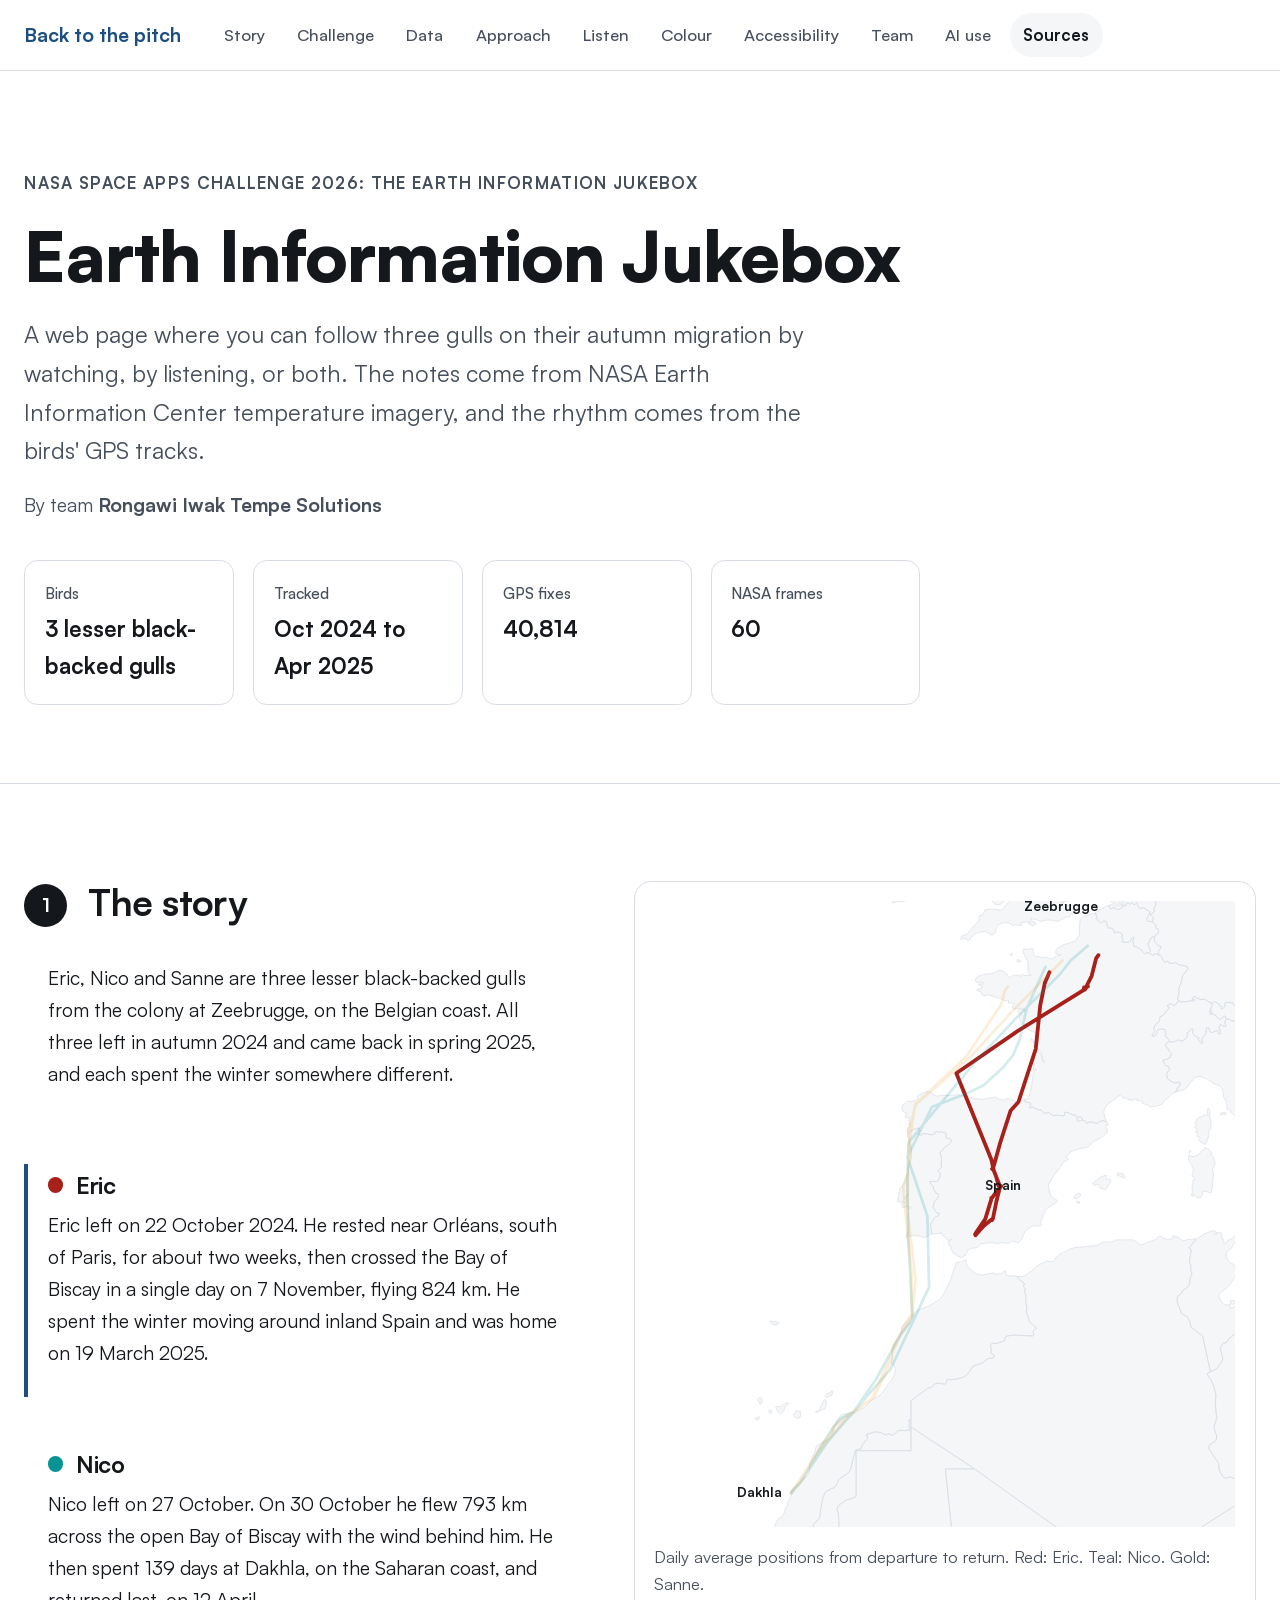
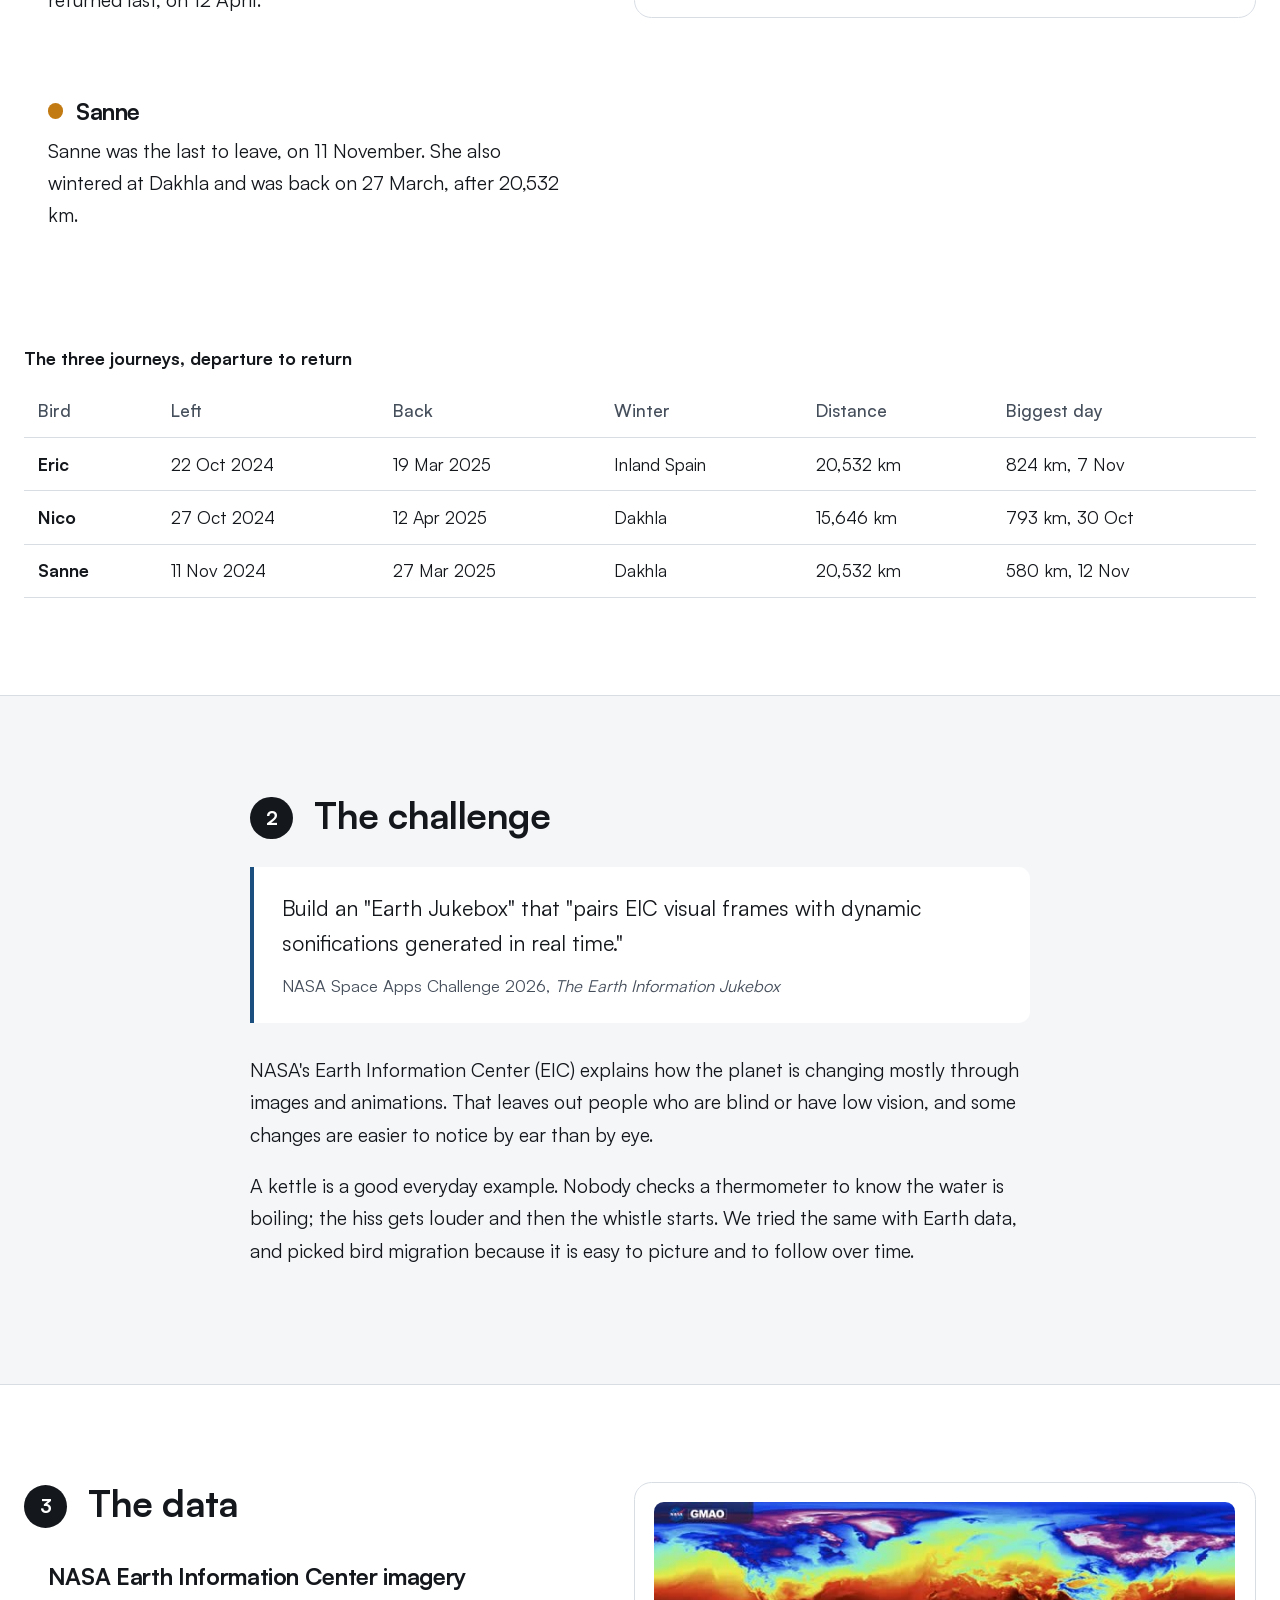
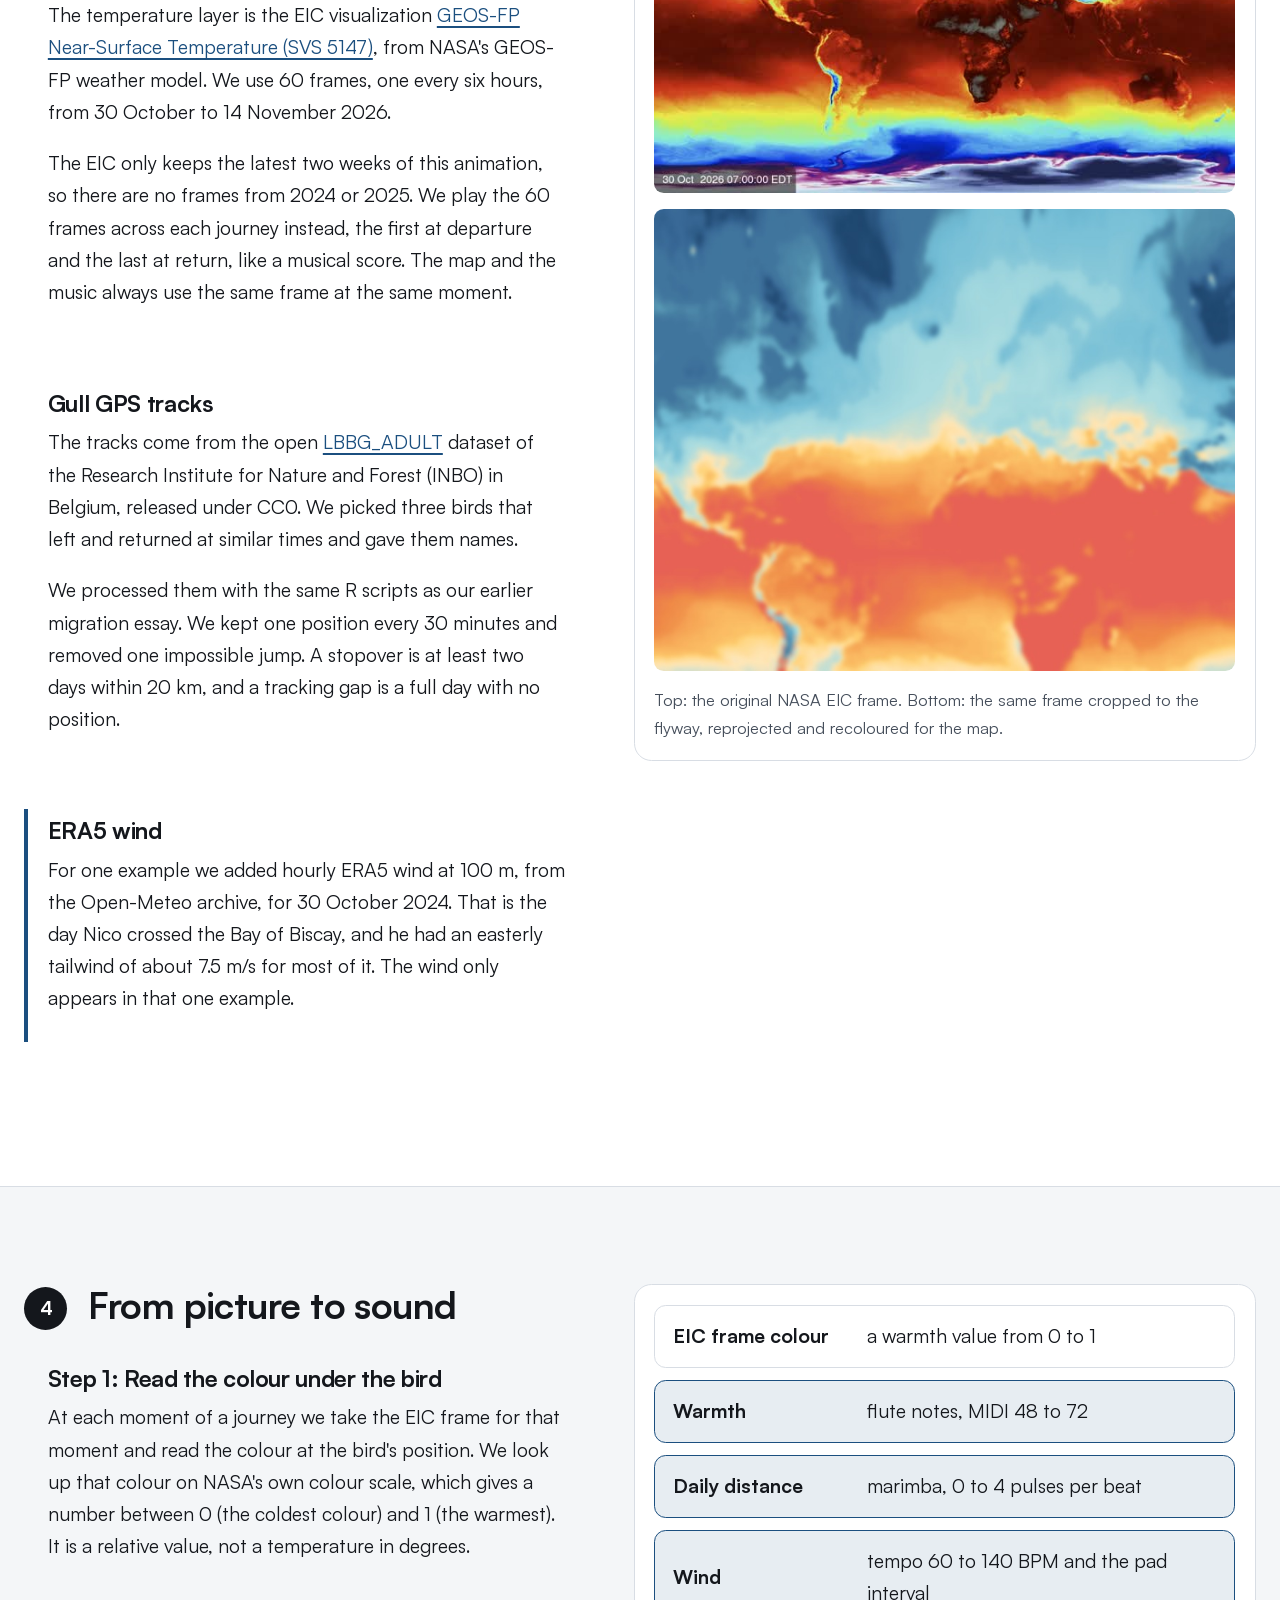
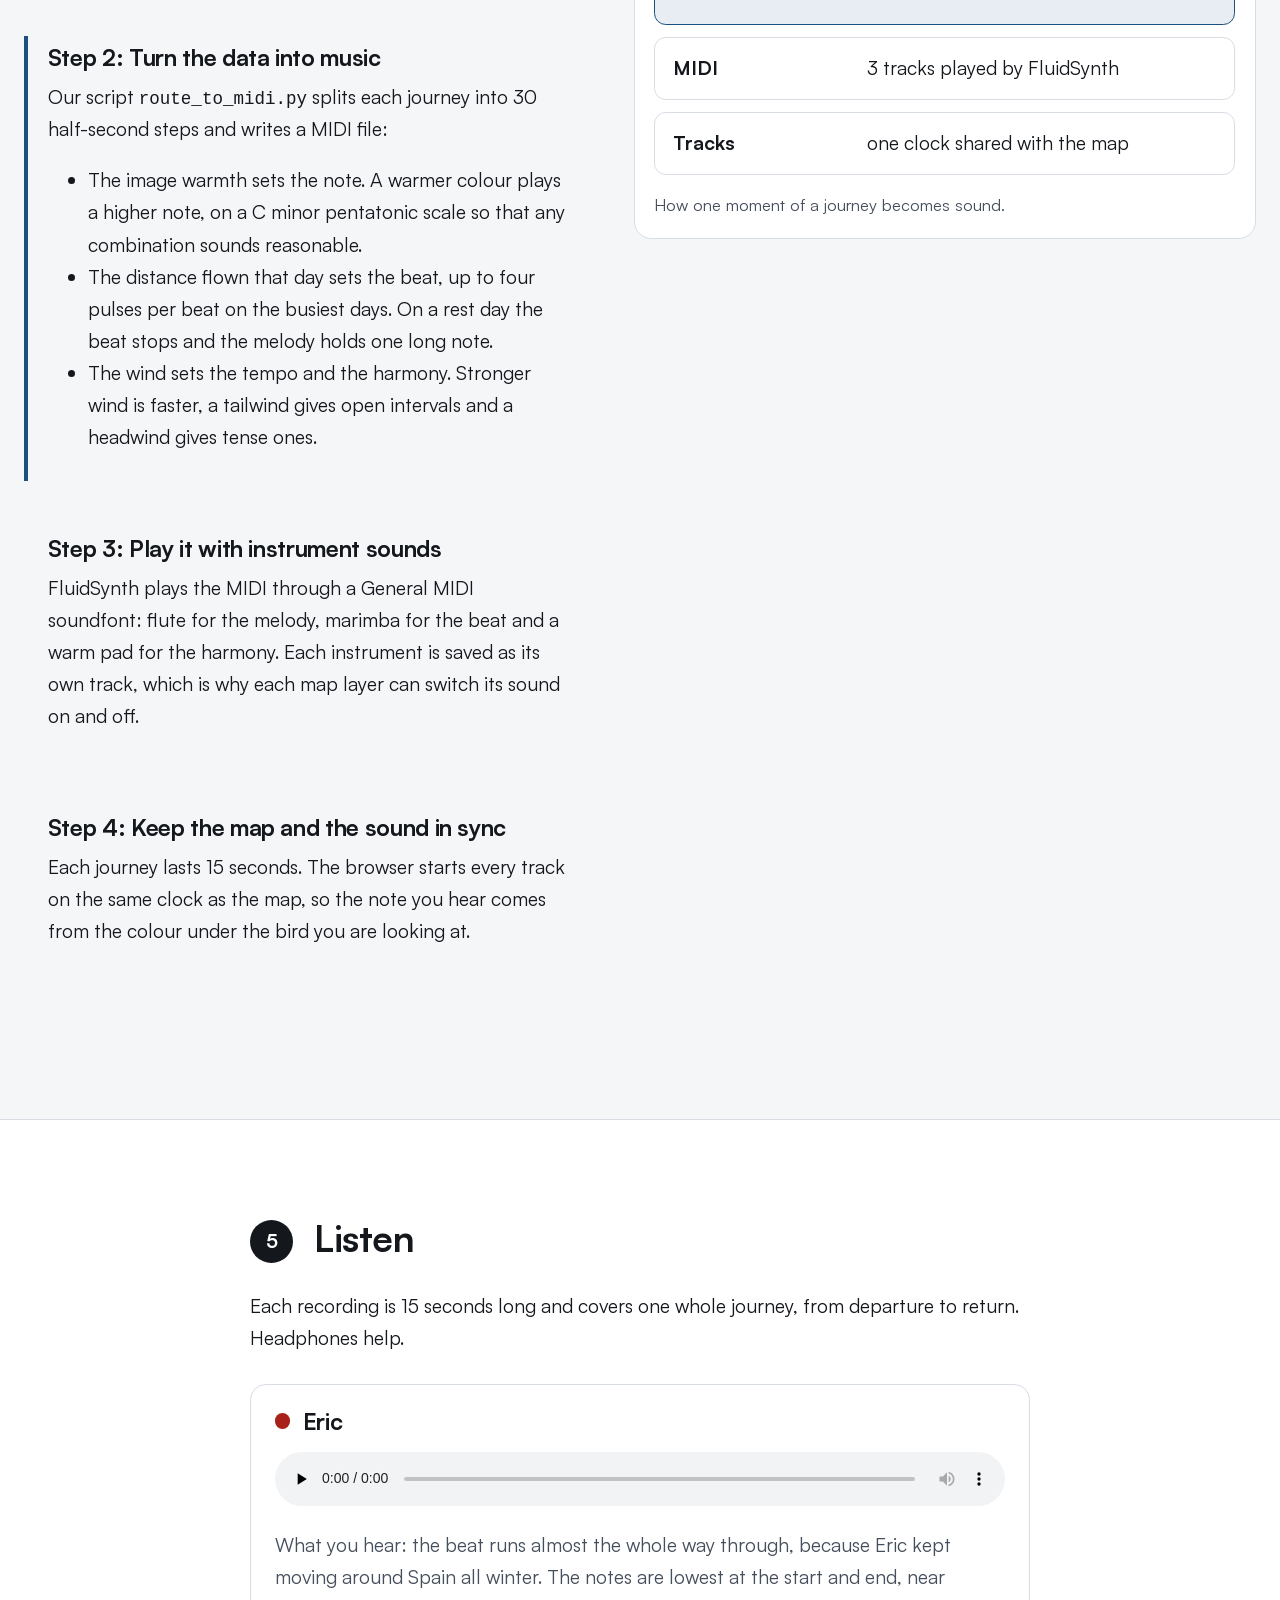
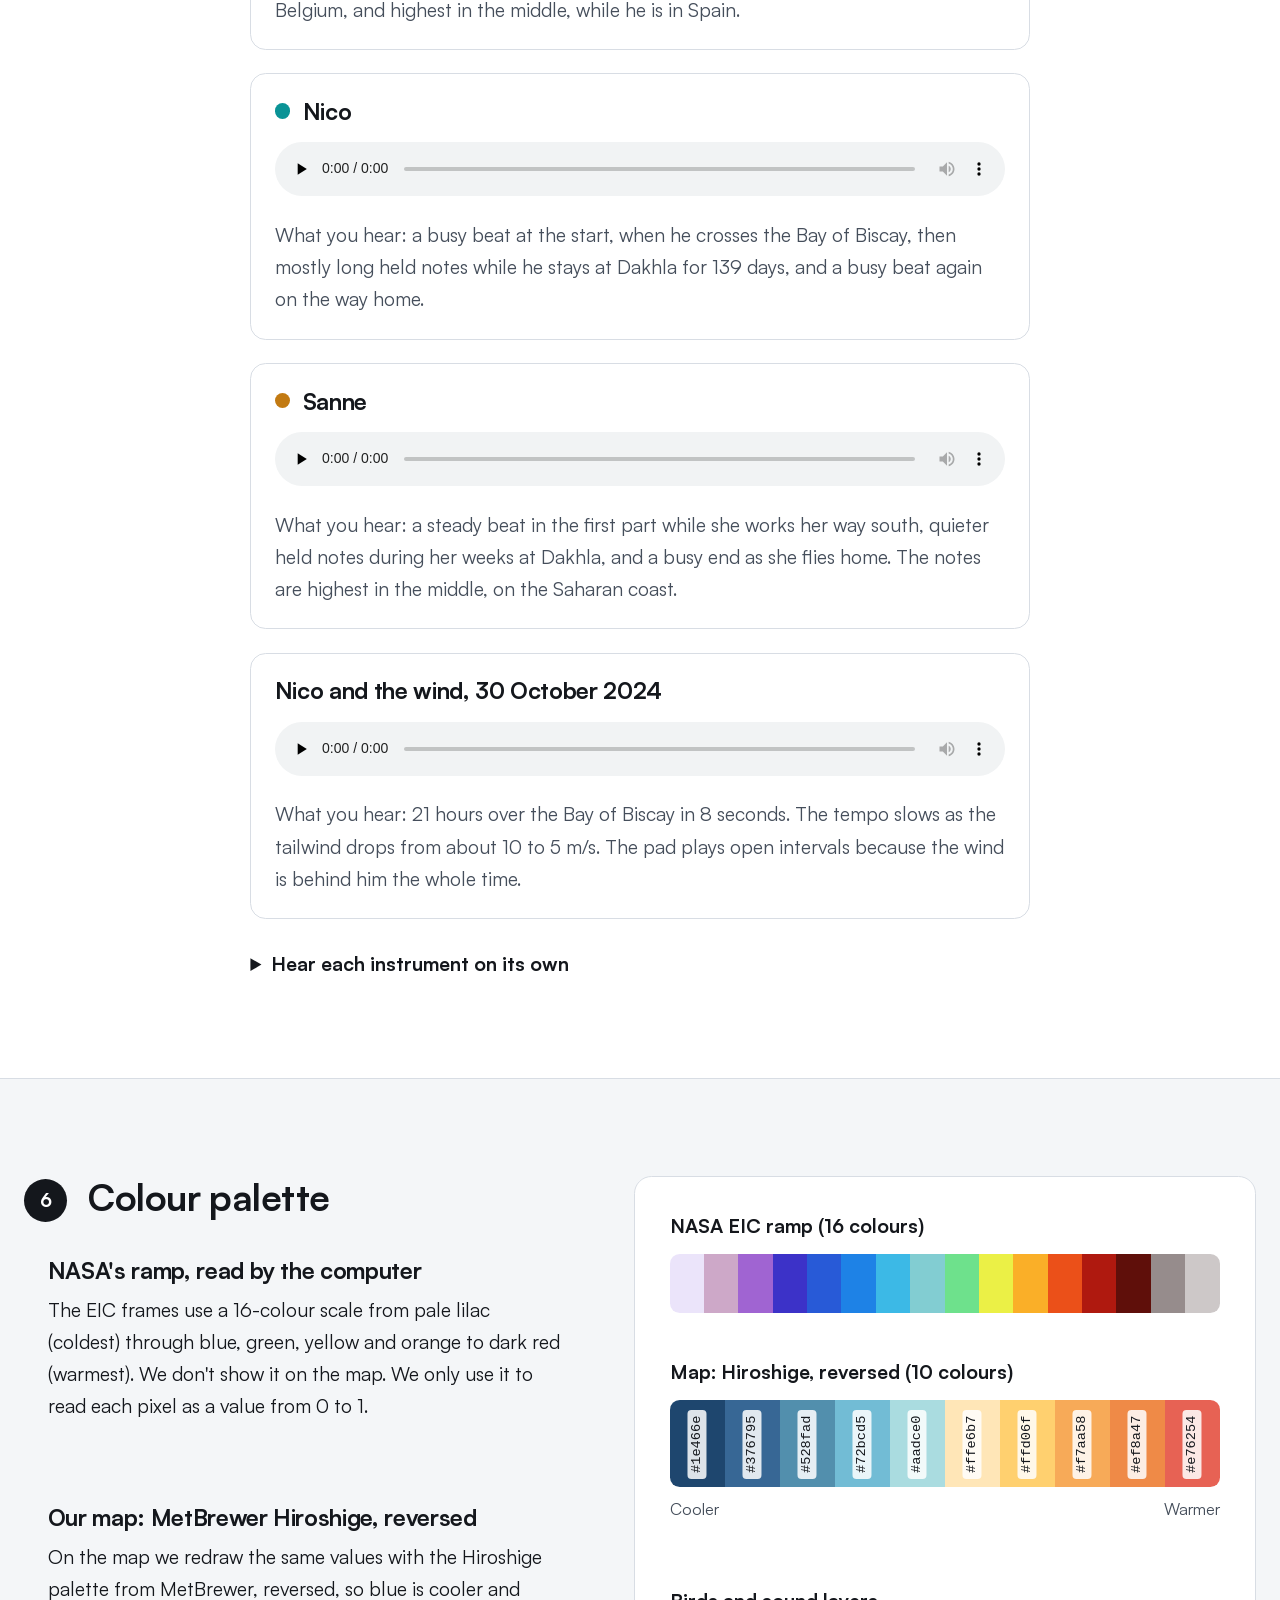
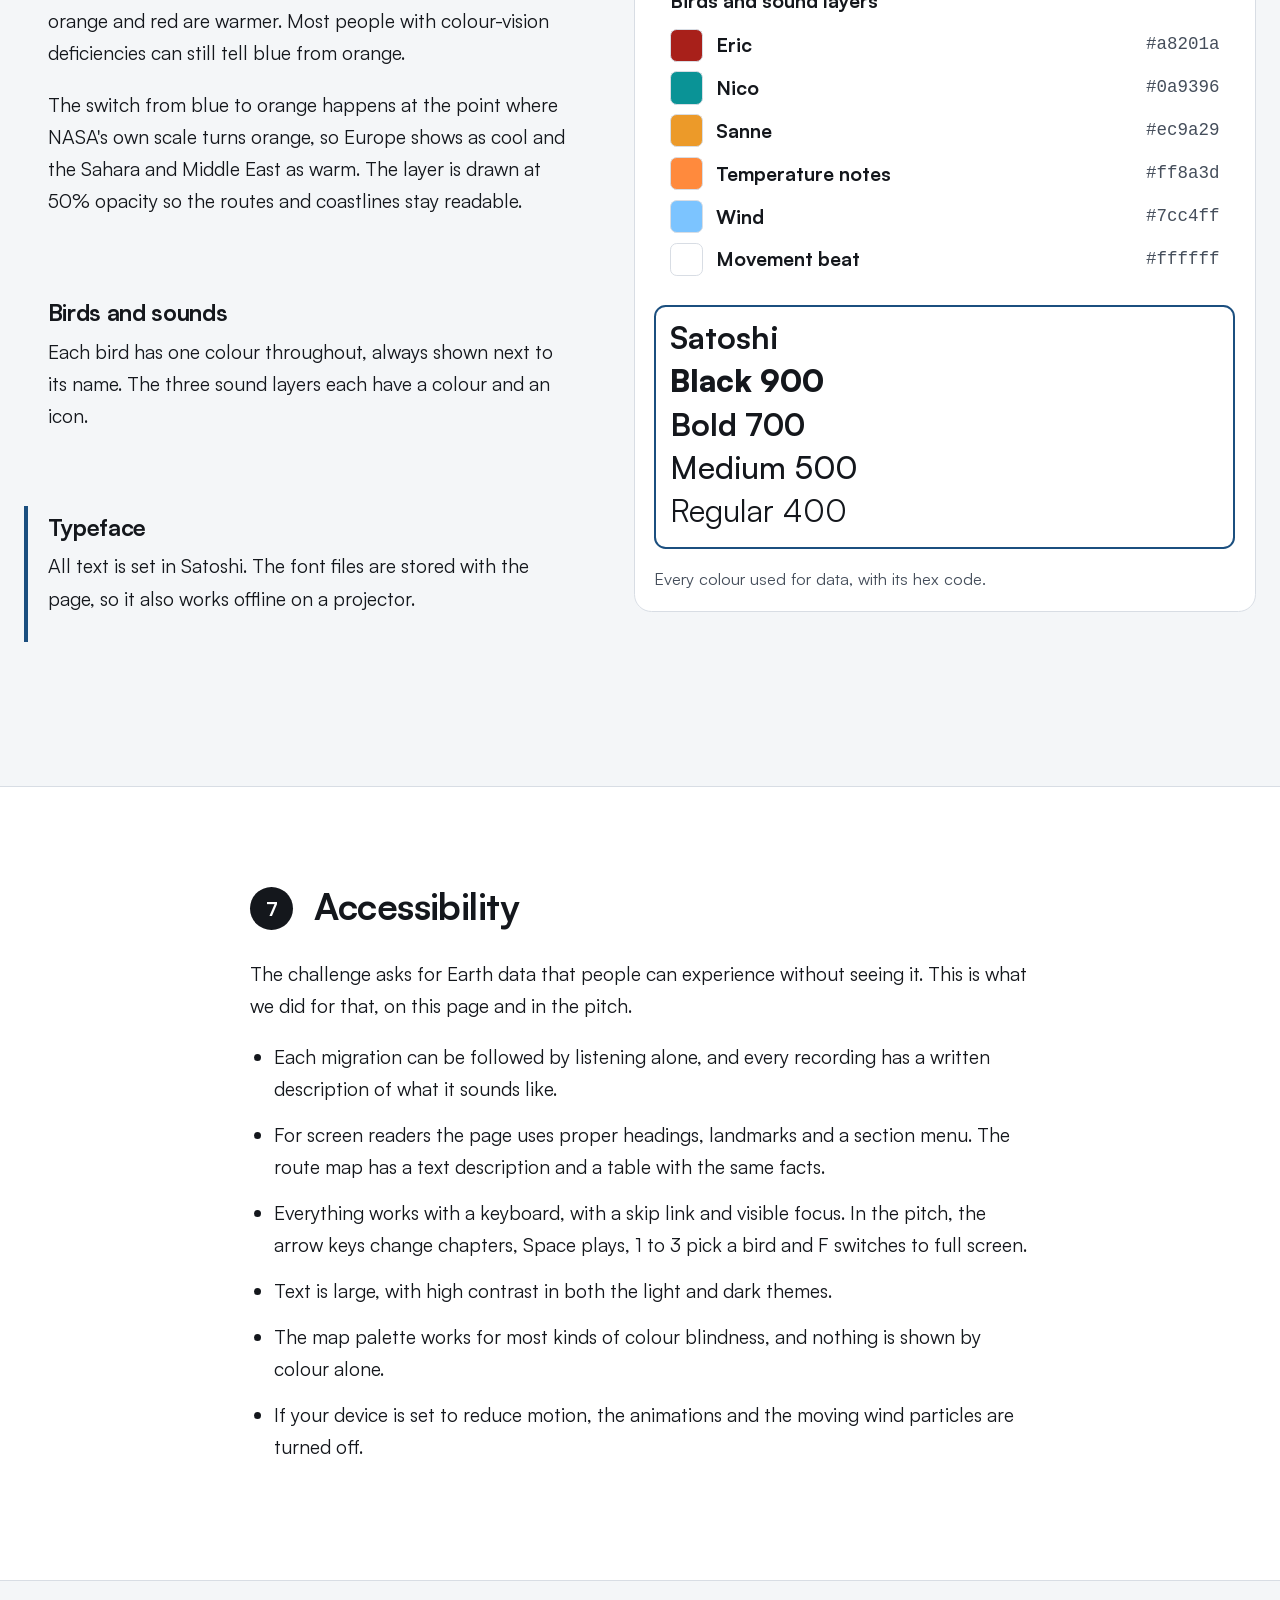
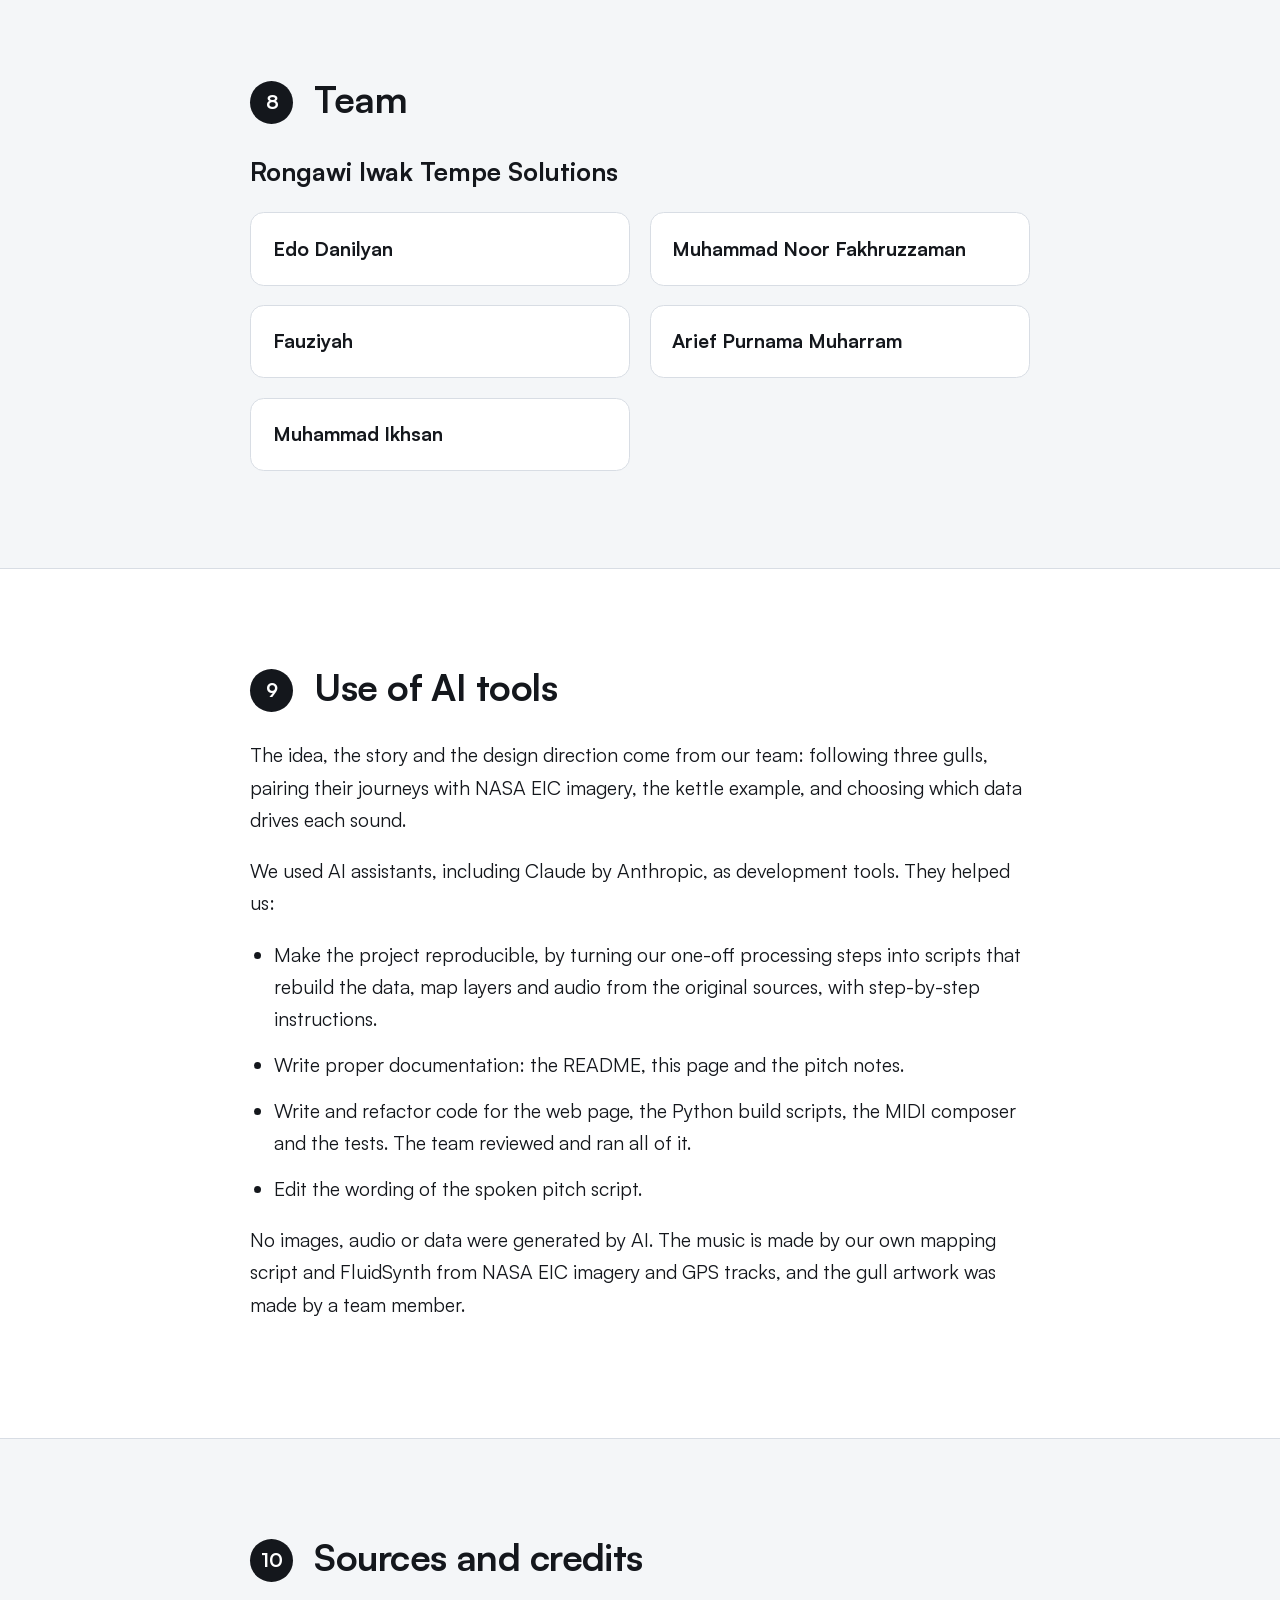
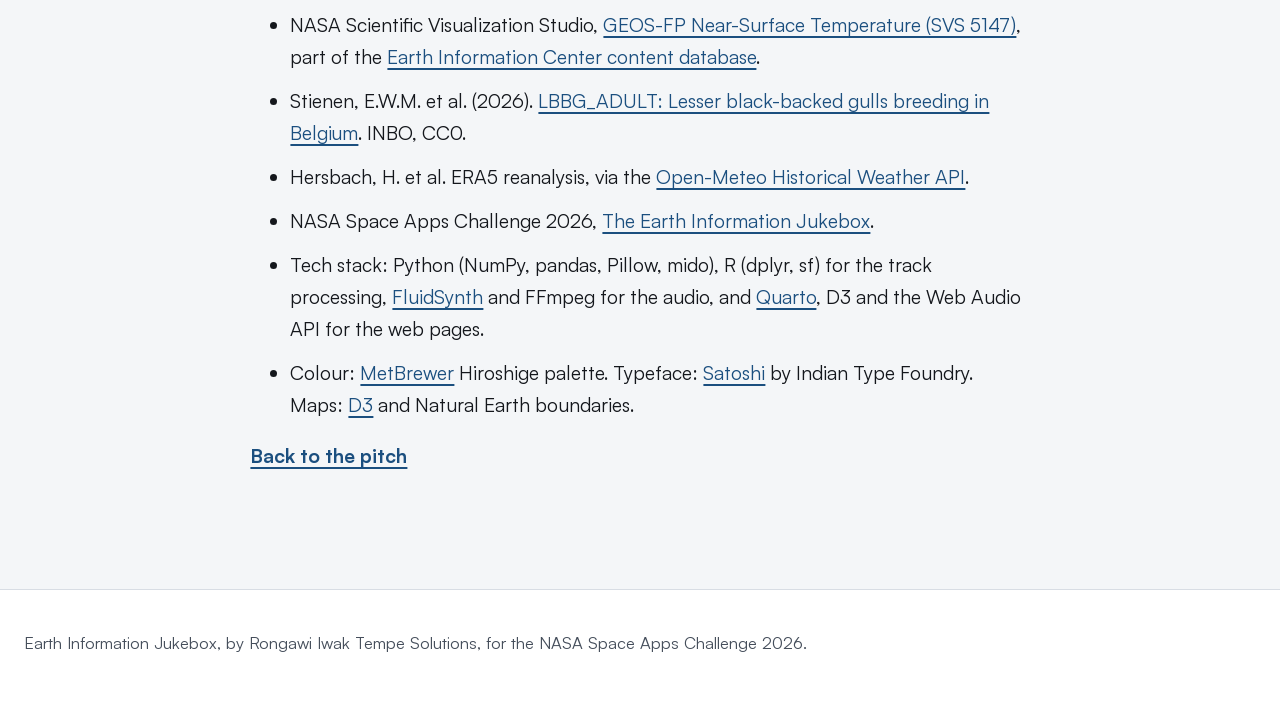
==== commit 08d1e941: "Built site for gh-pages" ====
--- a/documentation.html
+++ b/documentation.html
@@ -59,6 +59,7 @@
         <li><a href="#palette">Colour</a></li>
         <li><a href="#access">Accessibility</a></li>
         <li><a href="#team">Team</a></li>
+        <li><a href="#ai">AI use</a></li>
         <li><a href="#sources">Sources</a></li>
       </ul>
     </nav>
@@ -206,7 +207,7 @@
         </div>
         <div class="step" data-step="compose">
           <h3>Step 2: Turn the data into music</h3>
-          <p>Our script <code>bird_journey_to_midi.py</code> splits each journey into 30 half-second steps and writes a MIDI file:</p>
+          <p>Our script <code>route_to_midi.py</code> splits each journey into 30 half-second steps and writes a MIDI file:</p>
           <ul>
             <li>The image warmth sets the note. A warmer colour plays a higher note, on a C minor pentatonic scale so that any combination sounds reasonable.</li>
             <li>The distance flown that day sets the beat, up to four pulses per beat on the busiest days. On a rest day the beat stops and the melody holds one long note.</li>
@@ -361,10 +362,26 @@
     </div>
   </section>
 
+  <!-- ai -->
+  <section id="ai" class="chapter" aria-labelledby="ai-h">
+    <div class="wrap narrow">
+      <h2 id="ai-h"><span class="num">9</span> Use of AI tools</h2>
+      <p>The idea, the story and the design direction come from our team: following three gulls, pairing their journeys with NASA EIC imagery, the kettle example, and choosing which data drives each sound.</p>
+      <p>We used AI assistants, including Claude by Anthropic, as development tools. They helped us:</p>
+      <ul class="checks">
+        <li>Make the project reproducible, by turning our one-off processing steps into scripts that rebuild the data, map layers and audio from the original sources, with step-by-step instructions.</li>
+        <li>Write proper documentation: the README, this page and the pitch notes.</li>
+        <li>Write and refactor code for the web page, the Python build scripts, the MIDI composer and the tests. The team reviewed and ran all of it.</li>
+        <li>Edit the wording of the spoken pitch script.</li>
+      </ul>
+      <p>No images, audio or data were generated by AI. The music is made by our own mapping script and FluidSynth from NASA EIC imagery and GPS tracks, and the gull artwork was made by a team member.</p>
+    </div>
+  </section>
+
   <!-- sources -->
-  <section id="sources" class="chapter" aria-labelledby="sources-h">
-    <div class="wrap narrow">
-      <h2 id="sources-h"><span class="num">9</span> Sources and credits</h2>
+  <section id="sources" class="chapter alt" aria-labelledby="sources-h">
+    <div class="wrap narrow">
+      <h2 id="sources-h"><span class="num">10</span> Sources and credits</h2>
       <ul class="sources">
         <li>NASA Scientific Visualization Studio, <a href="https://svs.gsfc.nasa.gov/5147/">GEOS-FP Near-Surface Temperature (SVS 5147)</a>, part of the <a href="https://svs.gsfc.nasa.gov/gallery/earth-information-center/">Earth Information Center content database</a>.</li>
         <li>Stienen, E.W.M. et al. (2026). <a href="https://doi.org/10.5281/zenodo.22083084">LBBG_ADULT: Lesser black-backed gulls breeding in Belgium</a>. INBO, CC0.</li>
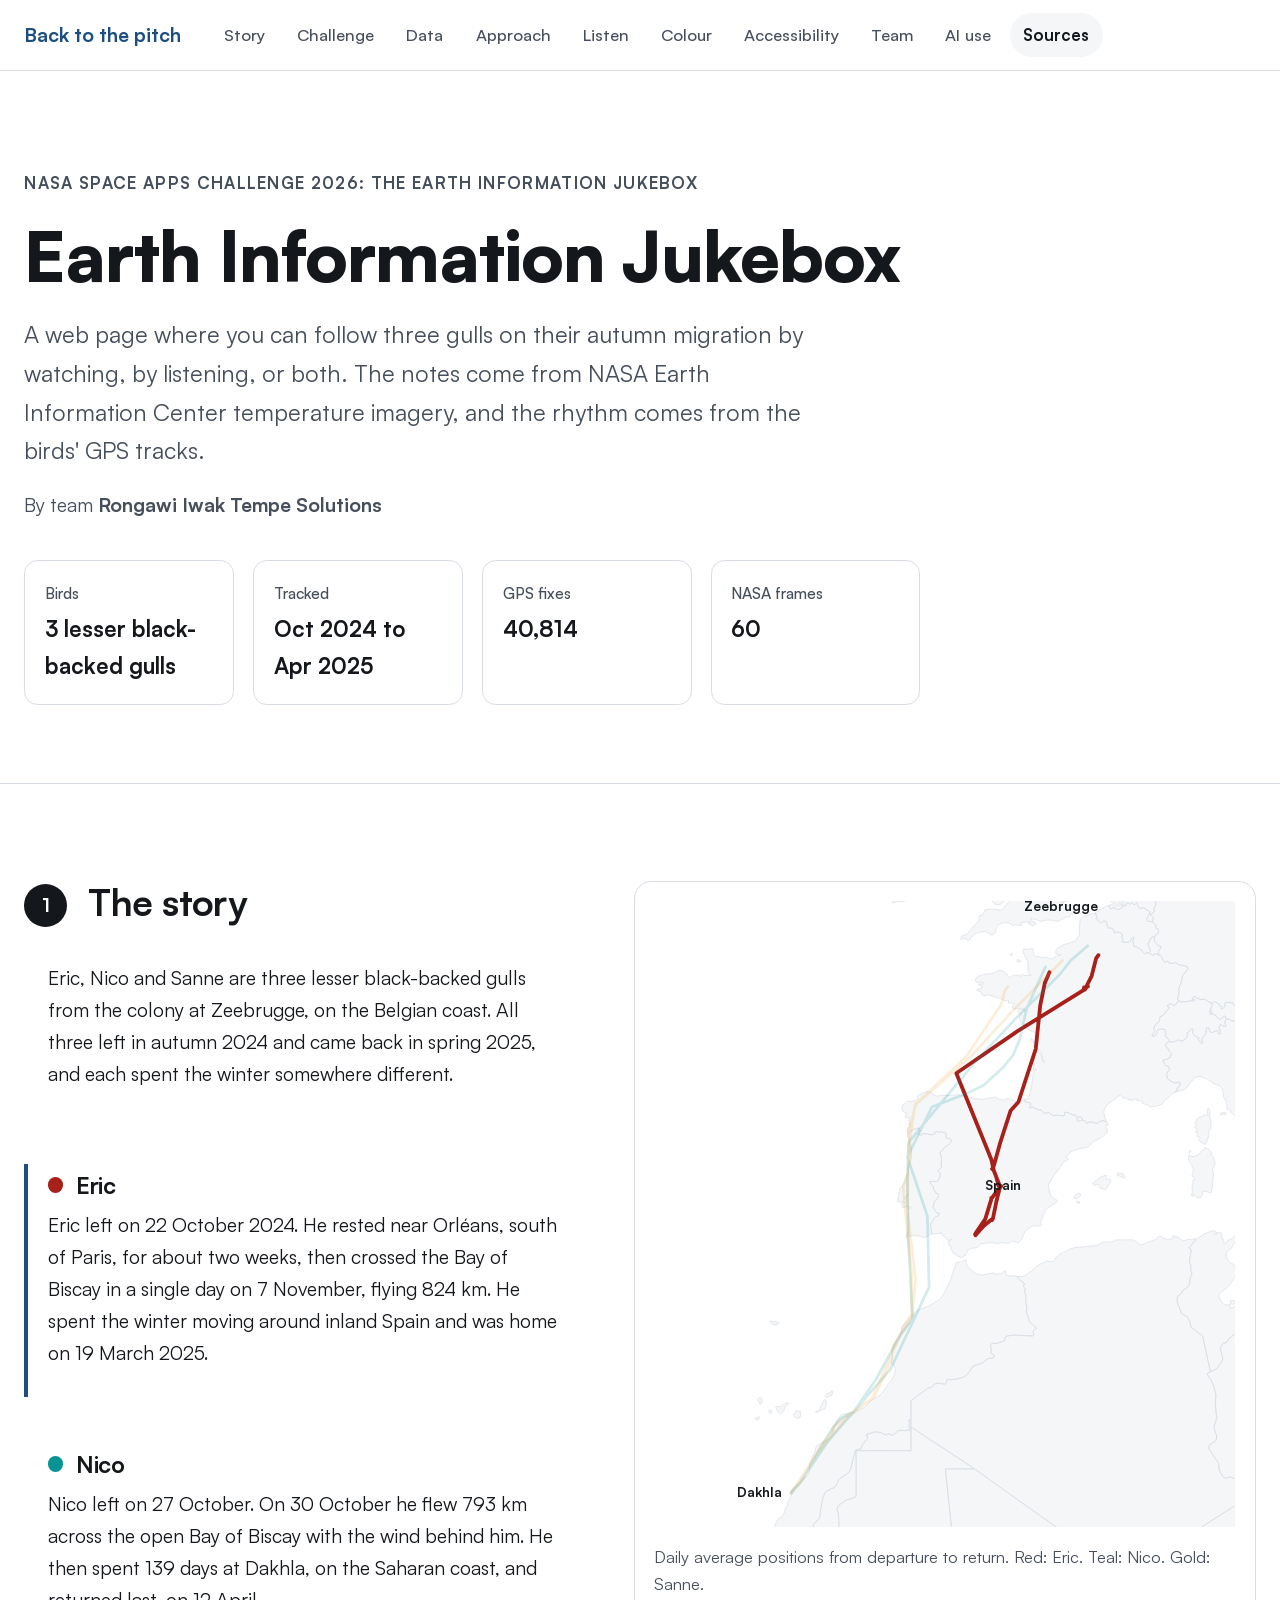
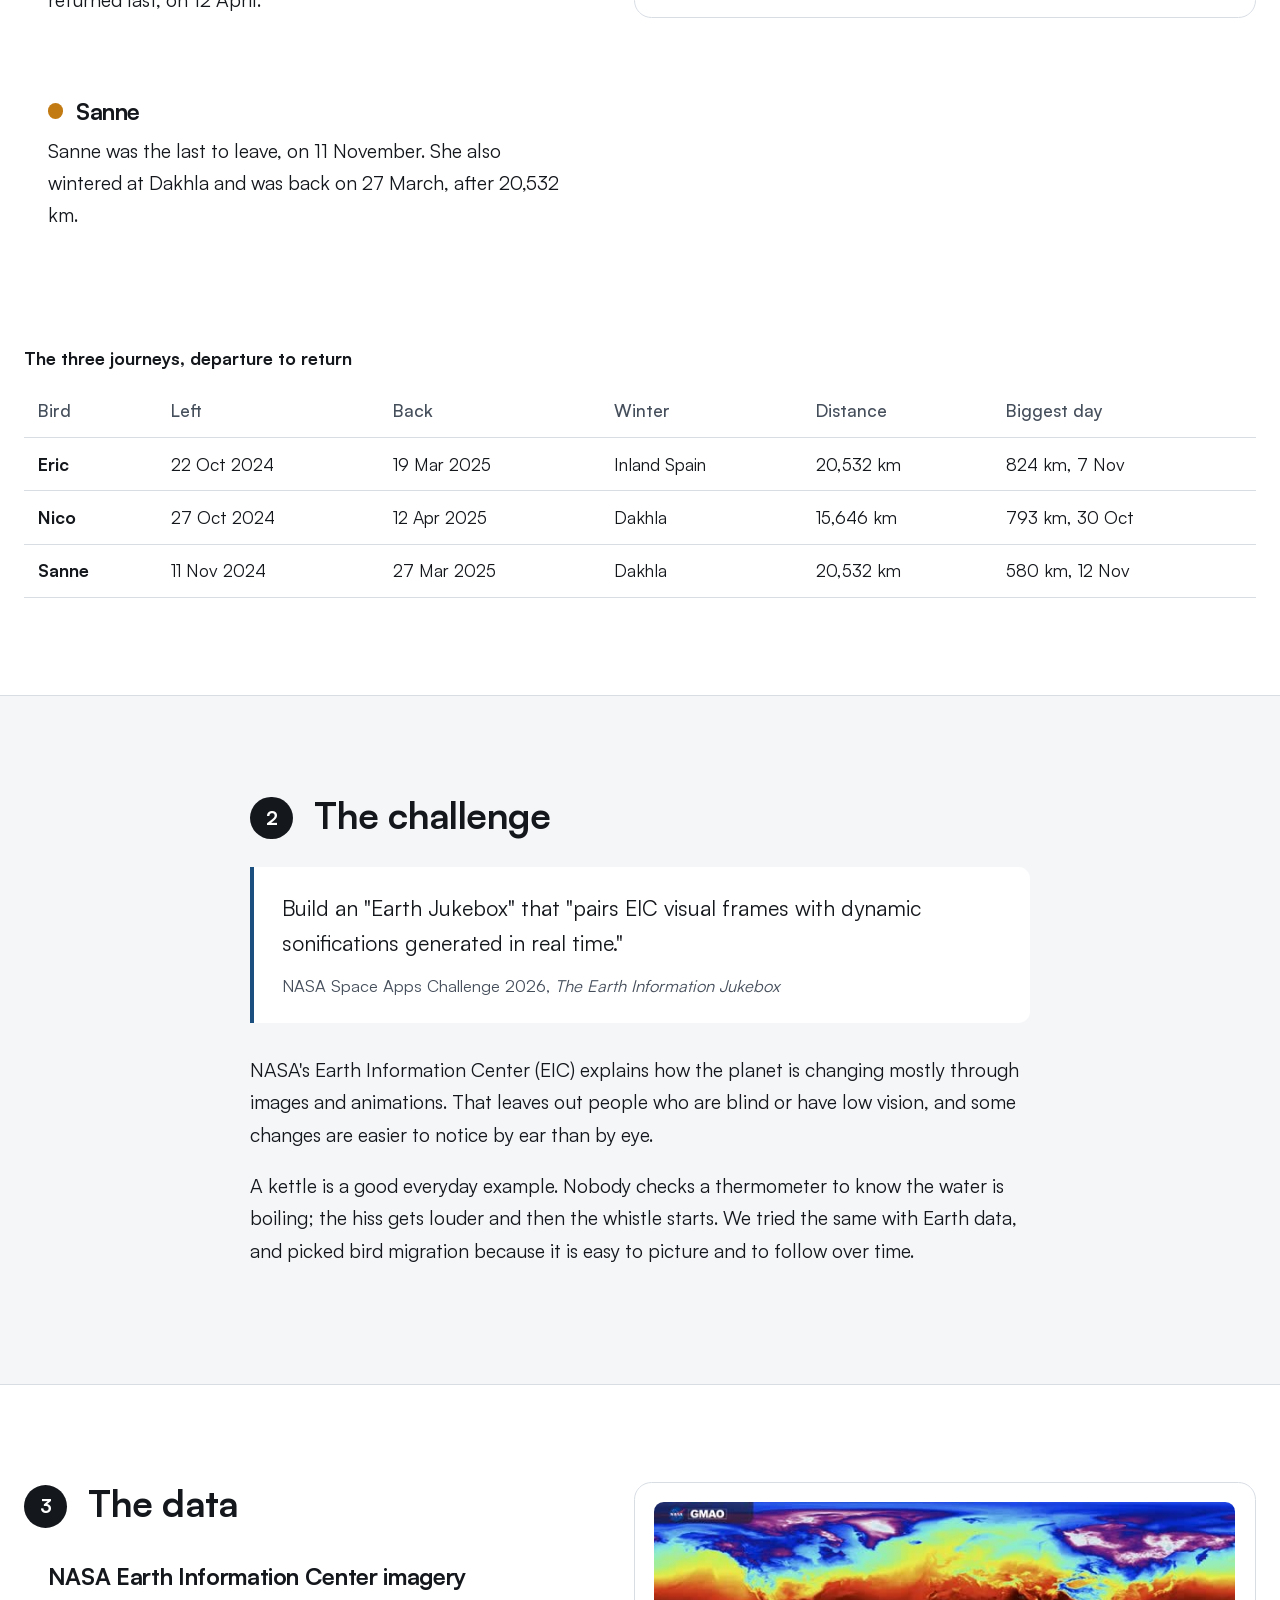
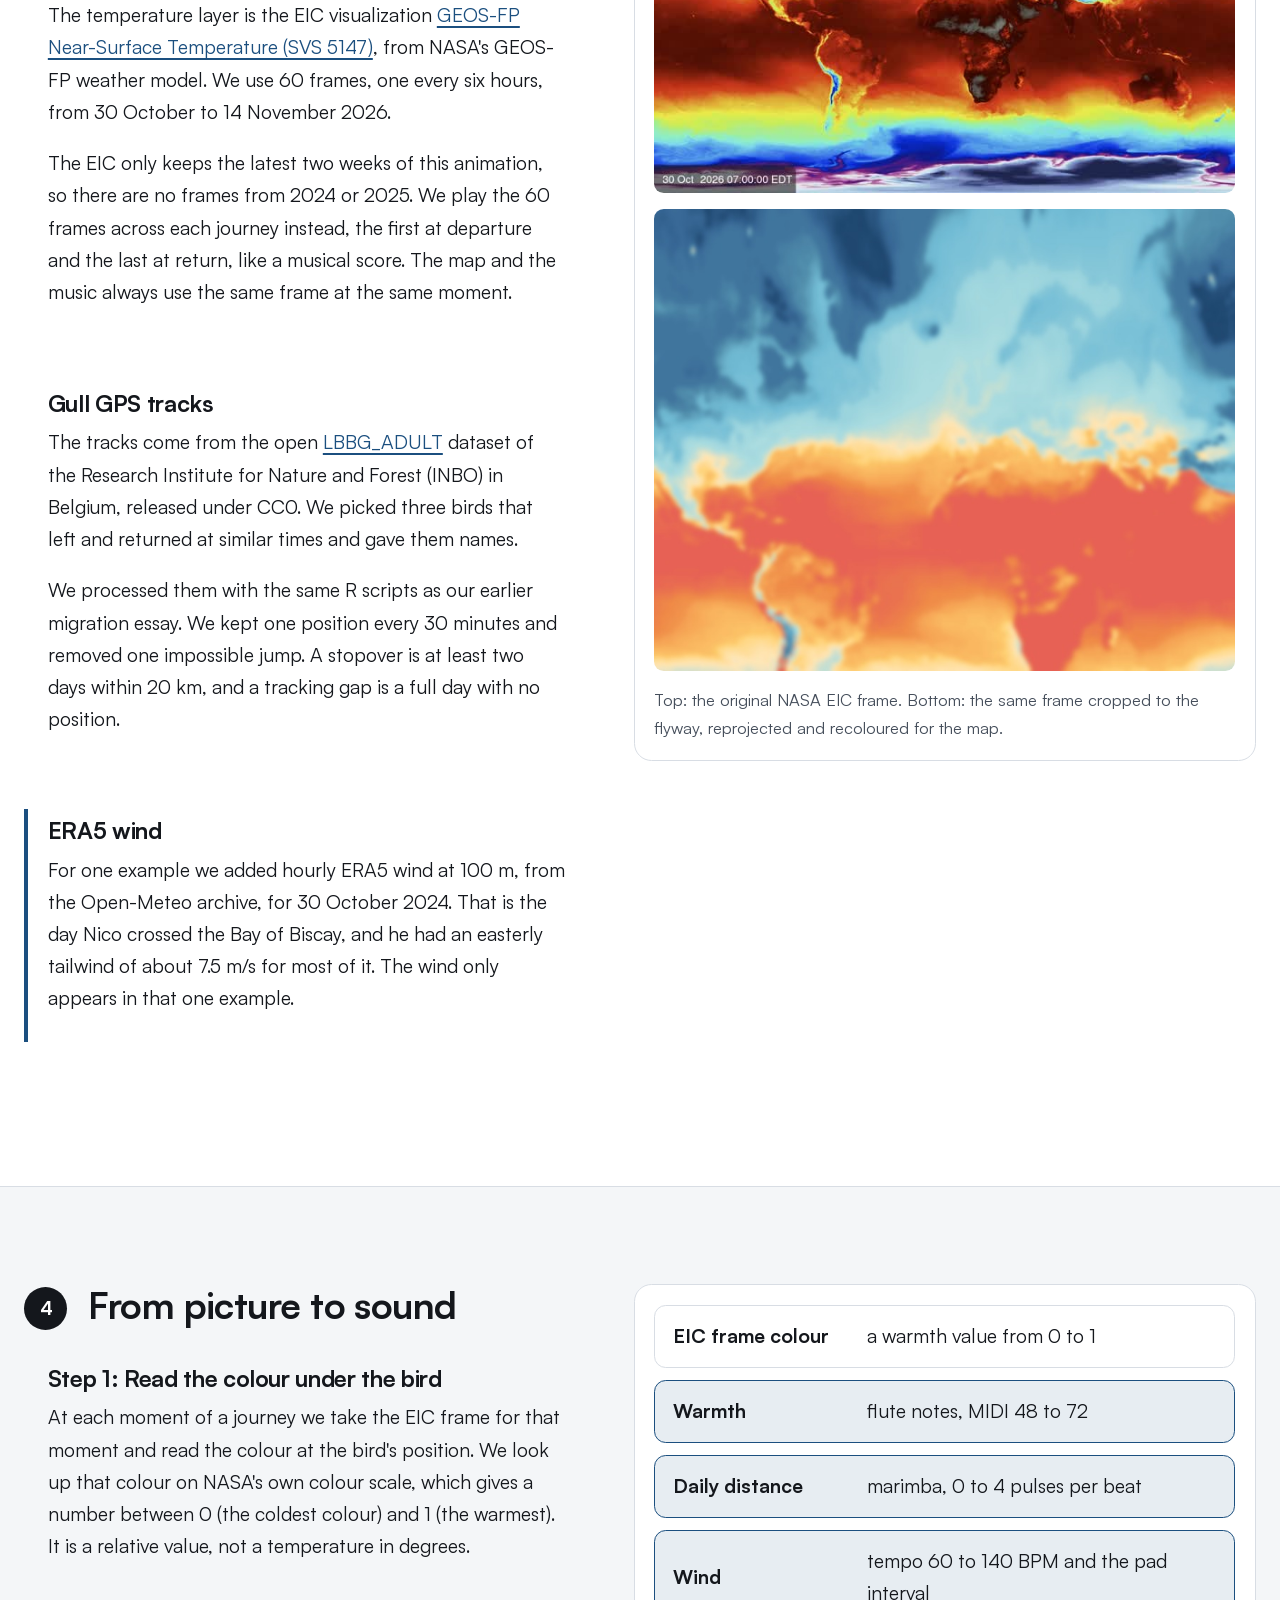
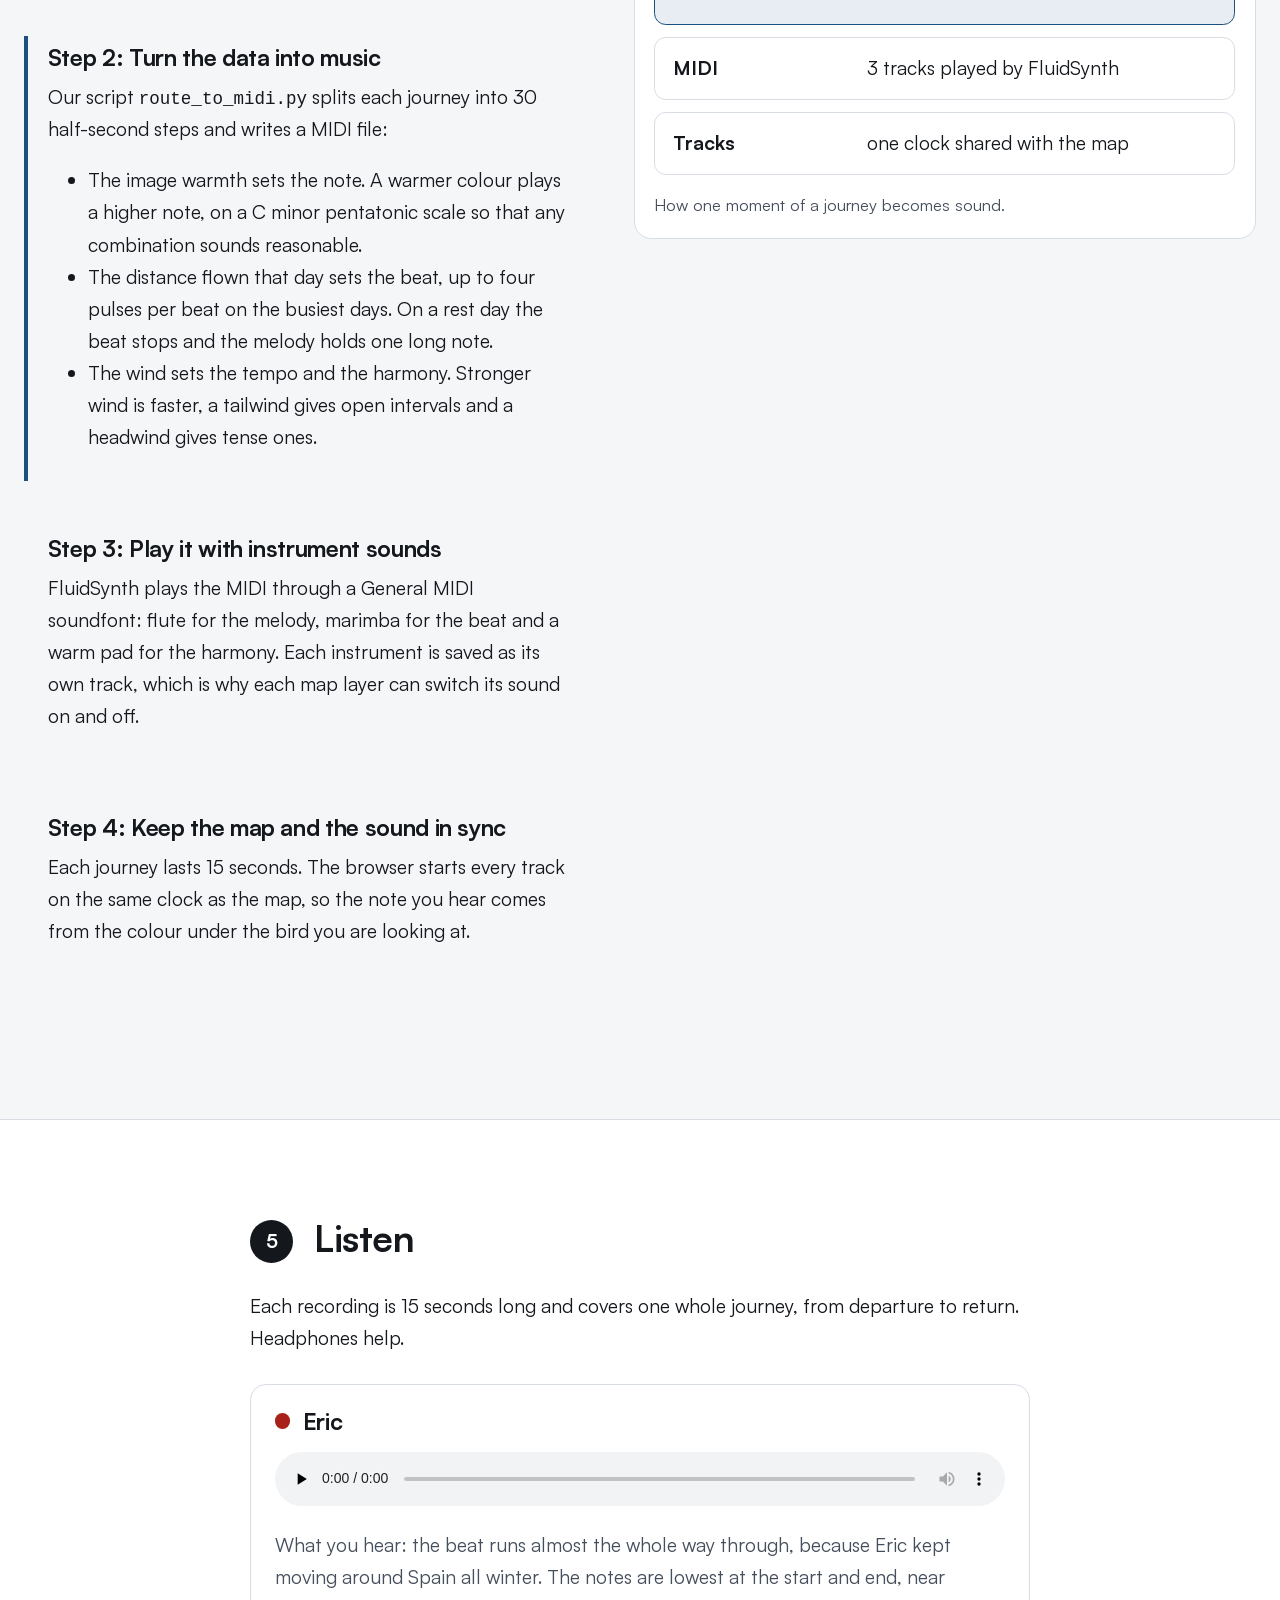
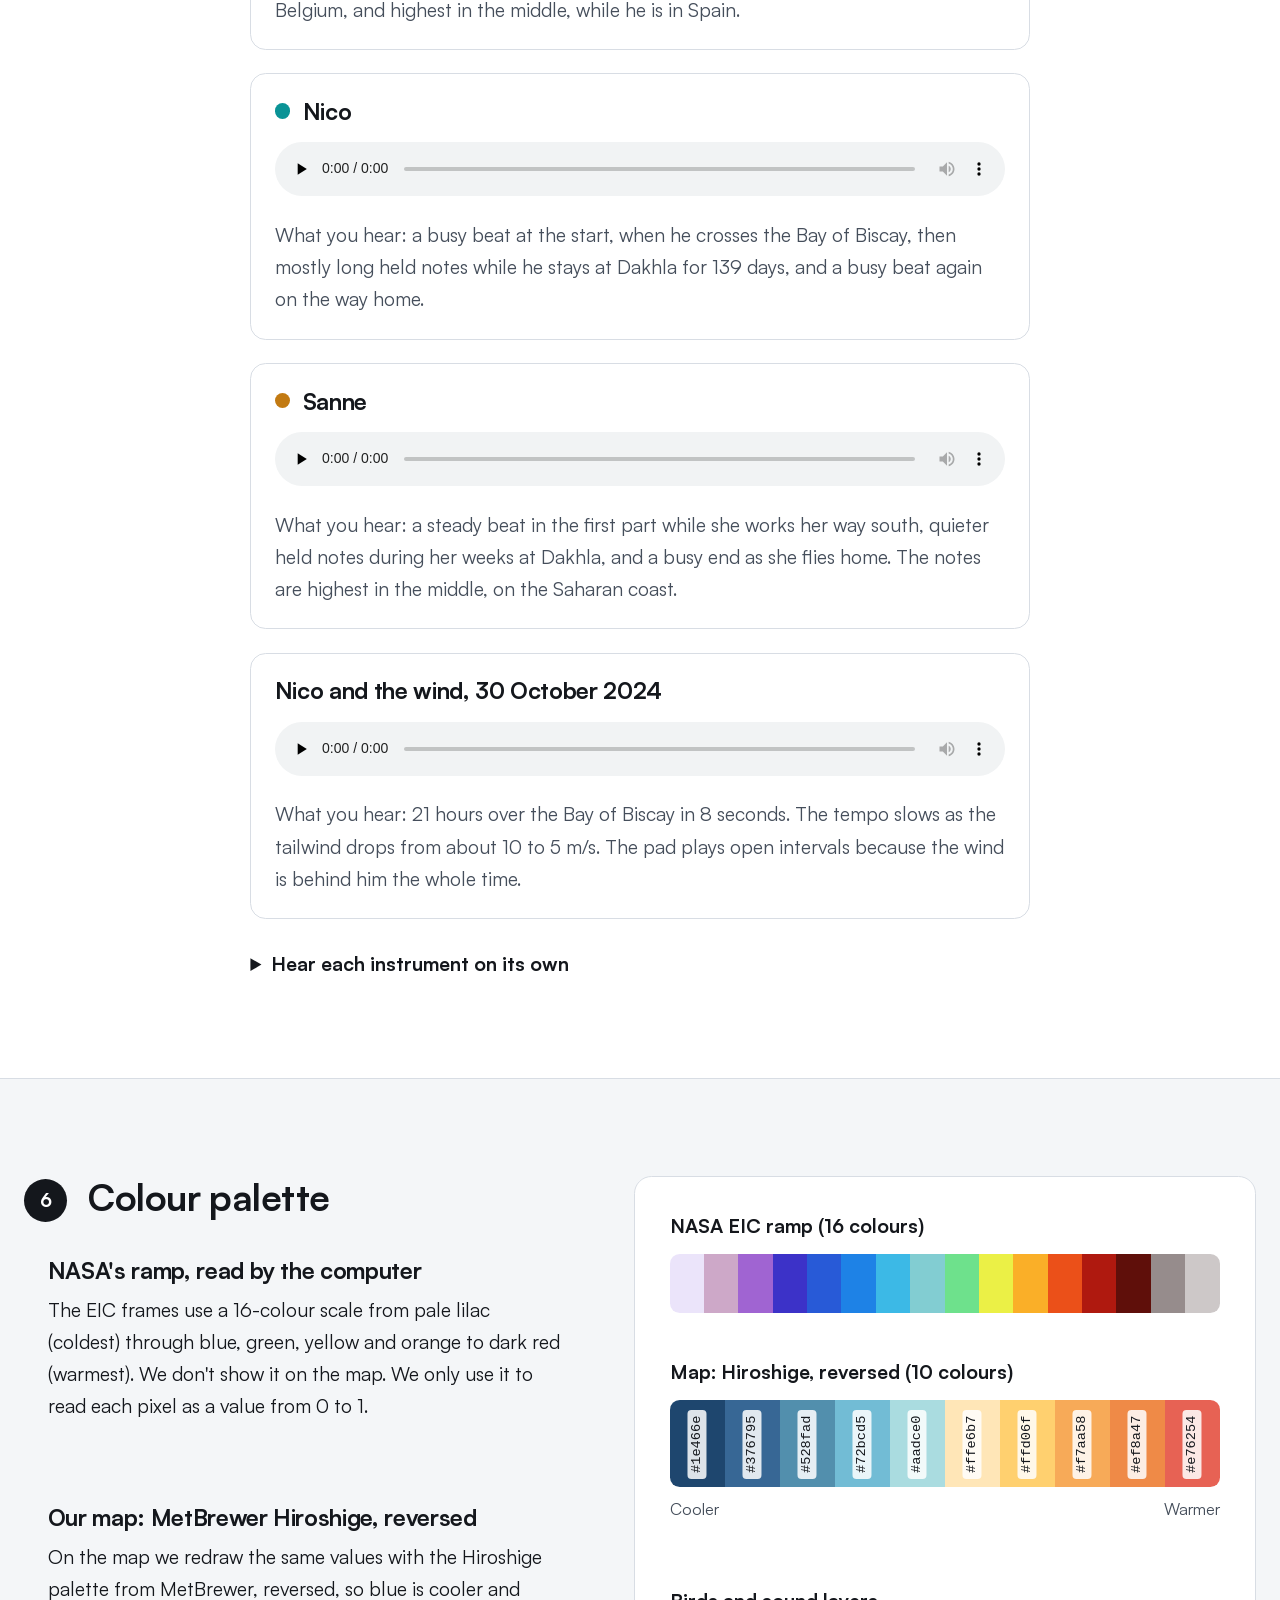
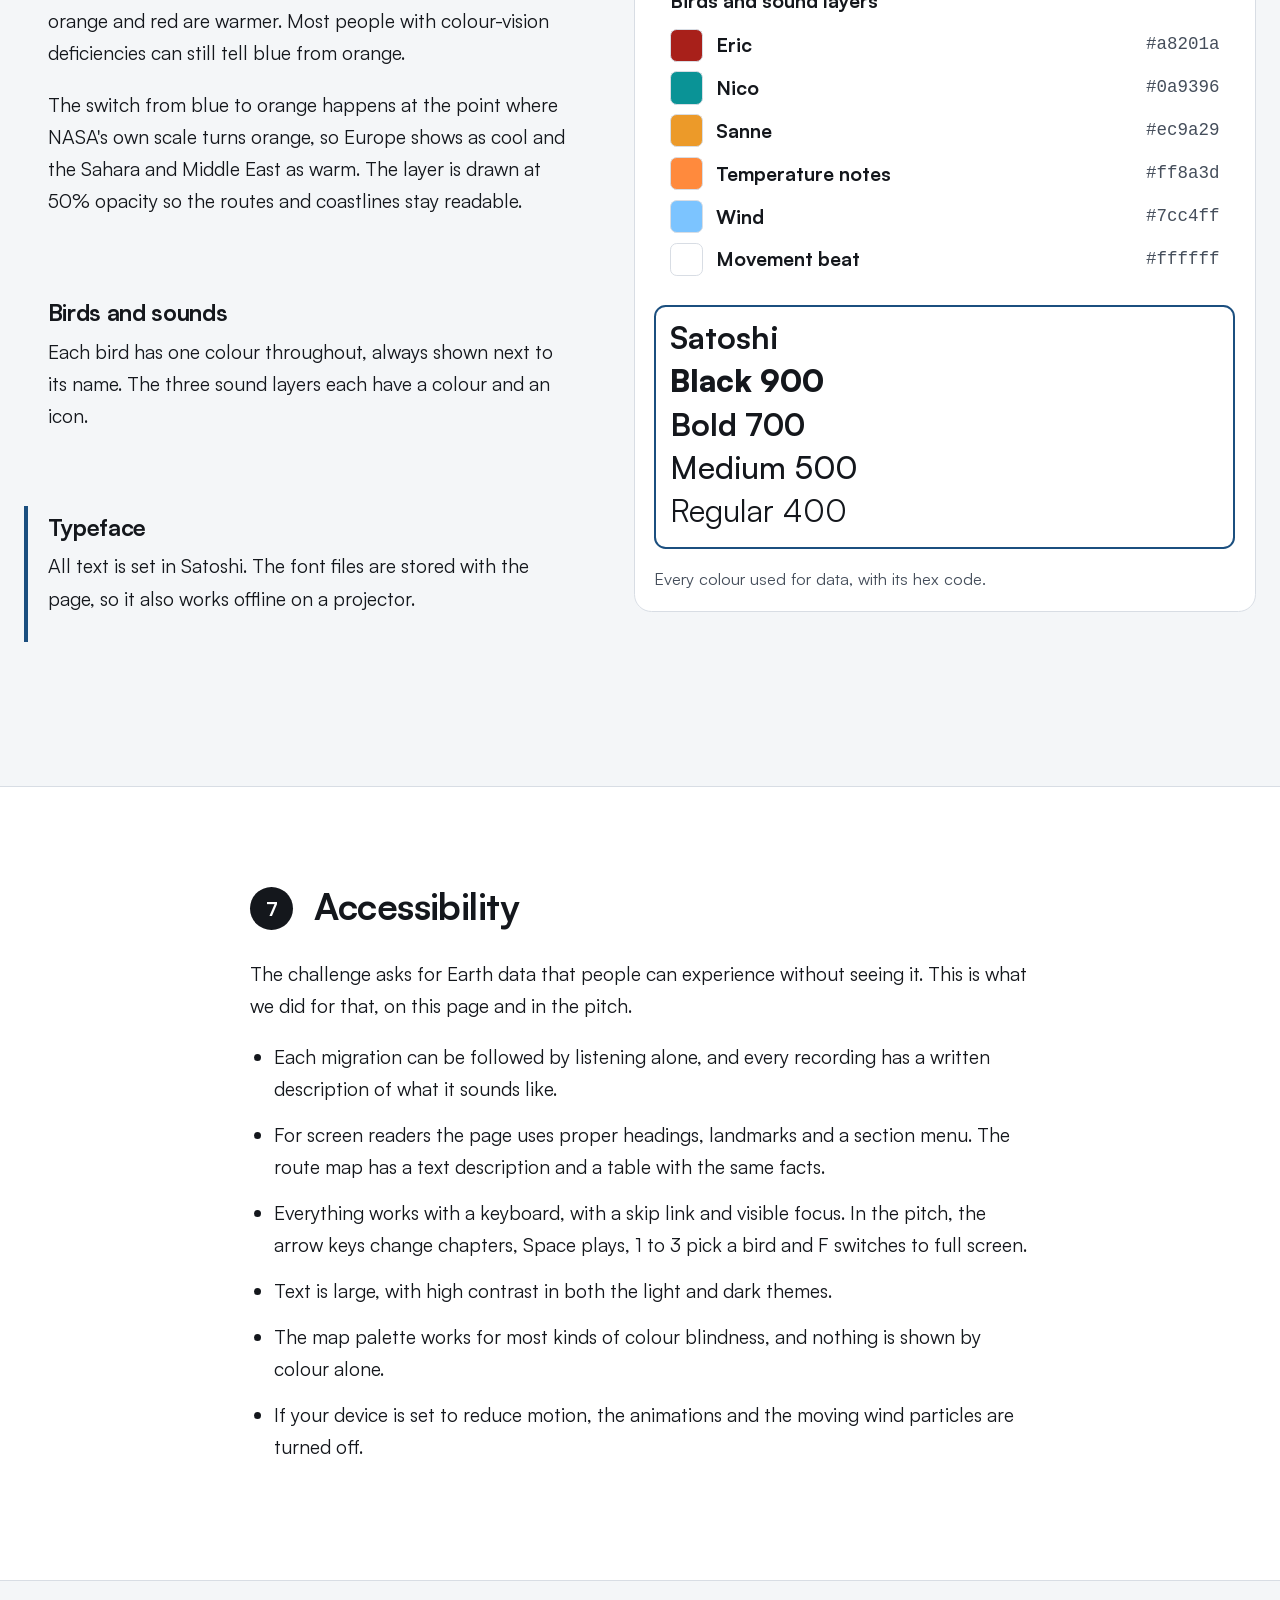
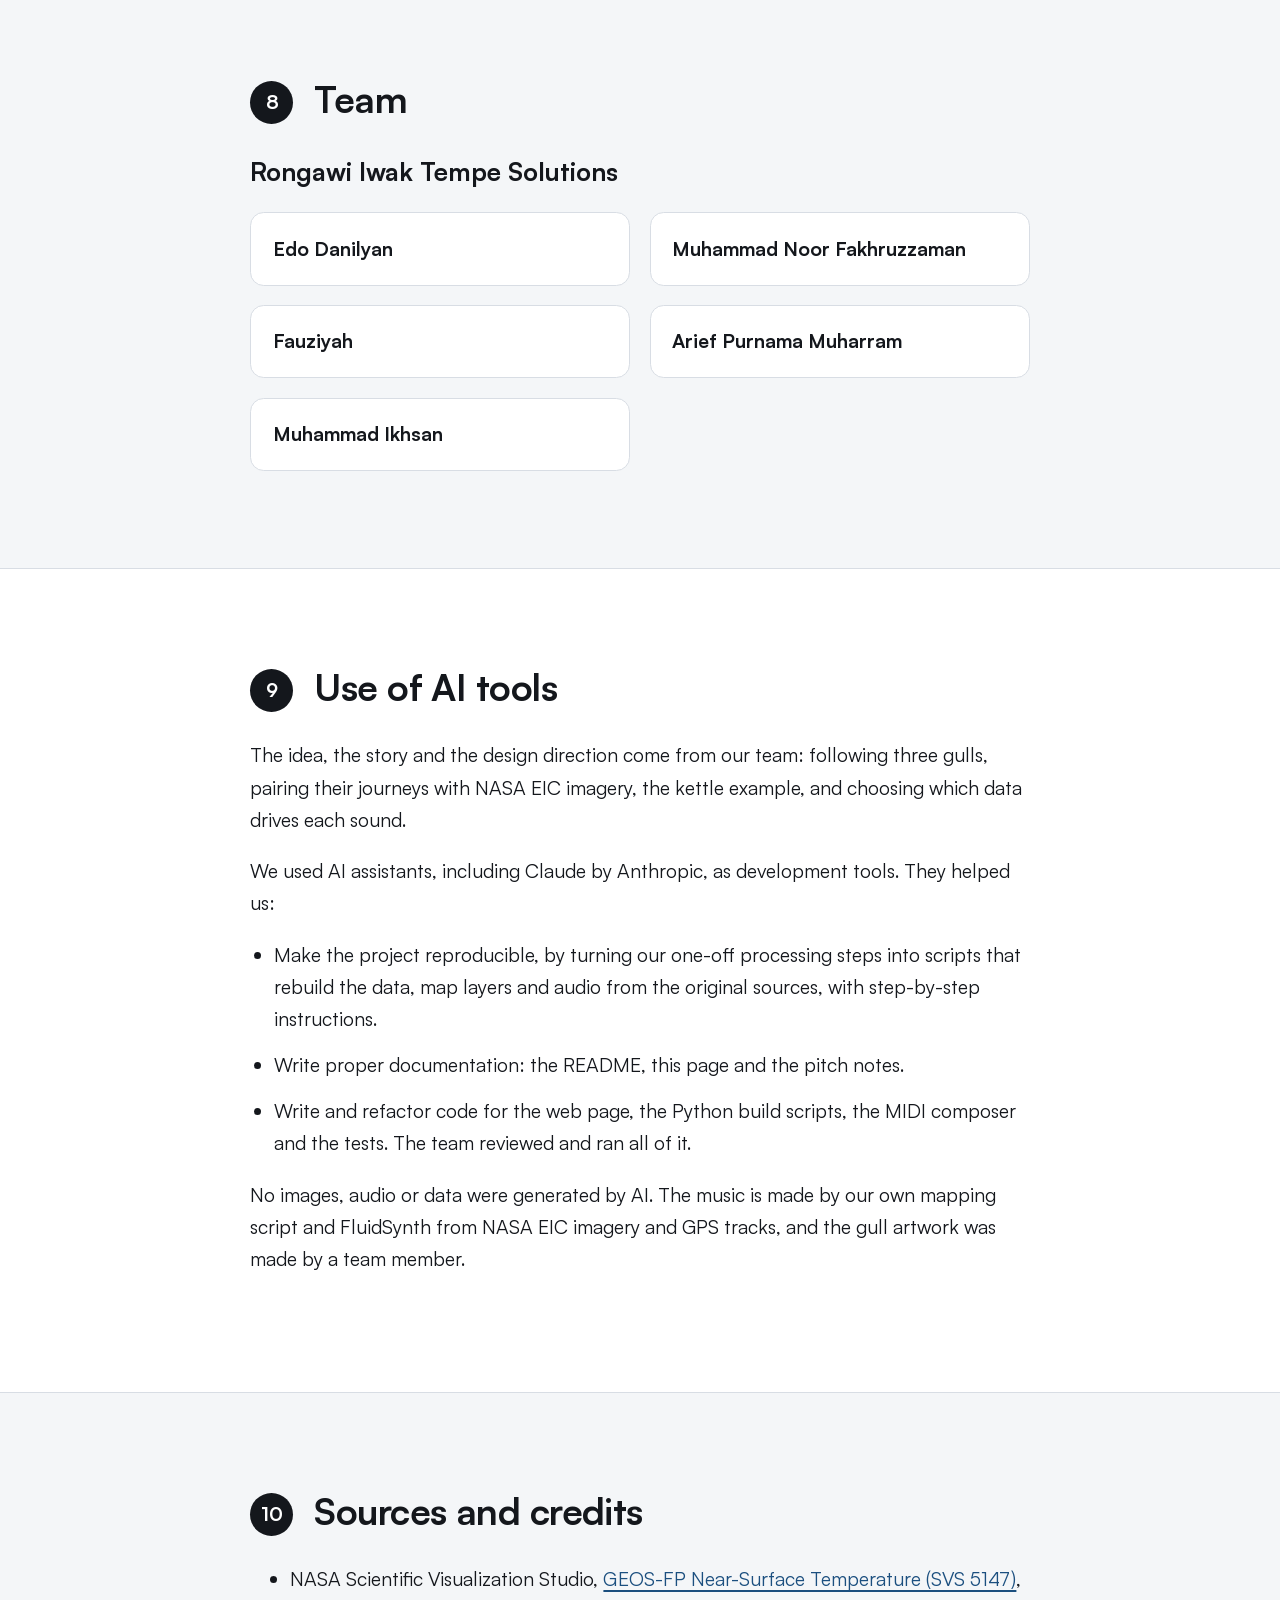
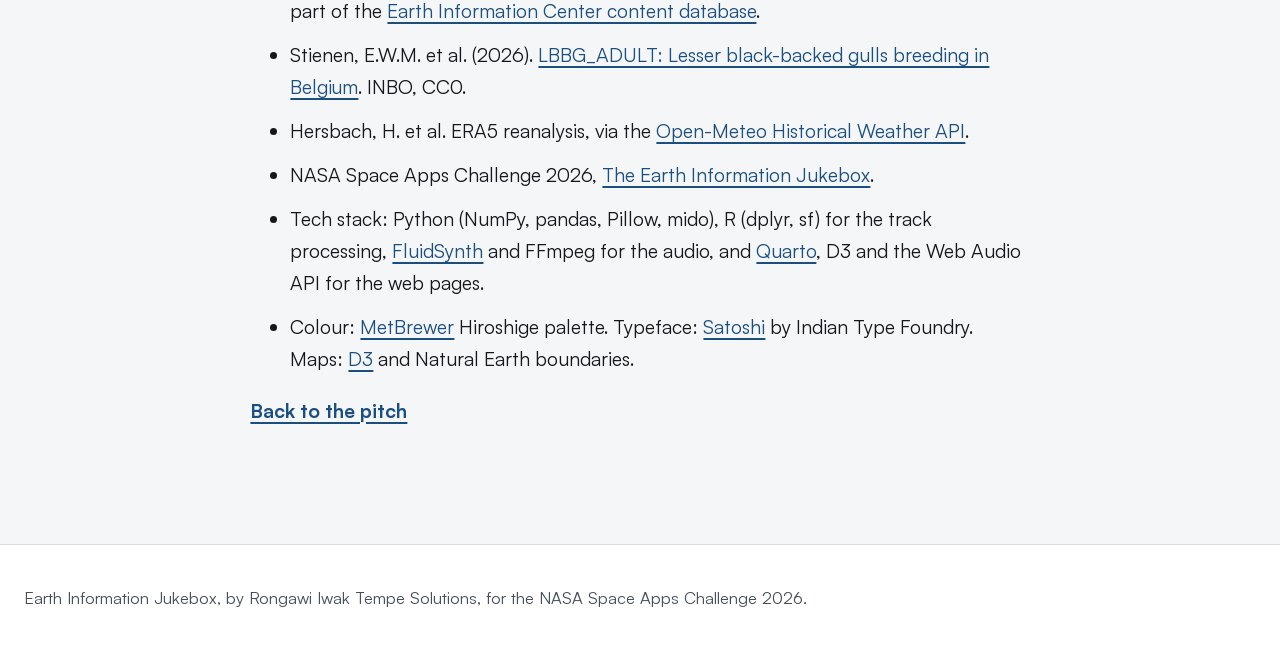
==== commit 6bdf2fbc: "Built site for gh-pages" ====
--- a/documentation.html
+++ b/documentation.html
@@ -372,7 +372,6 @@
         <li>Make the project reproducible, by turning our one-off processing steps into scripts that rebuild the data, map layers and audio from the original sources, with step-by-step instructions.</li>
         <li>Write proper documentation: the README, this page and the pitch notes.</li>
         <li>Write and refactor code for the web page, the Python build scripts, the MIDI composer and the tests. The team reviewed and ran all of it.</li>
-        <li>Edit the wording of the spoken pitch script.</li>
       </ul>
       <p>No images, audio or data were generated by AI. The music is made by our own mapping script and FluidSynth from NASA EIC imagery and GPS tracks, and the gull artwork was made by a team member.</p>
     </div>
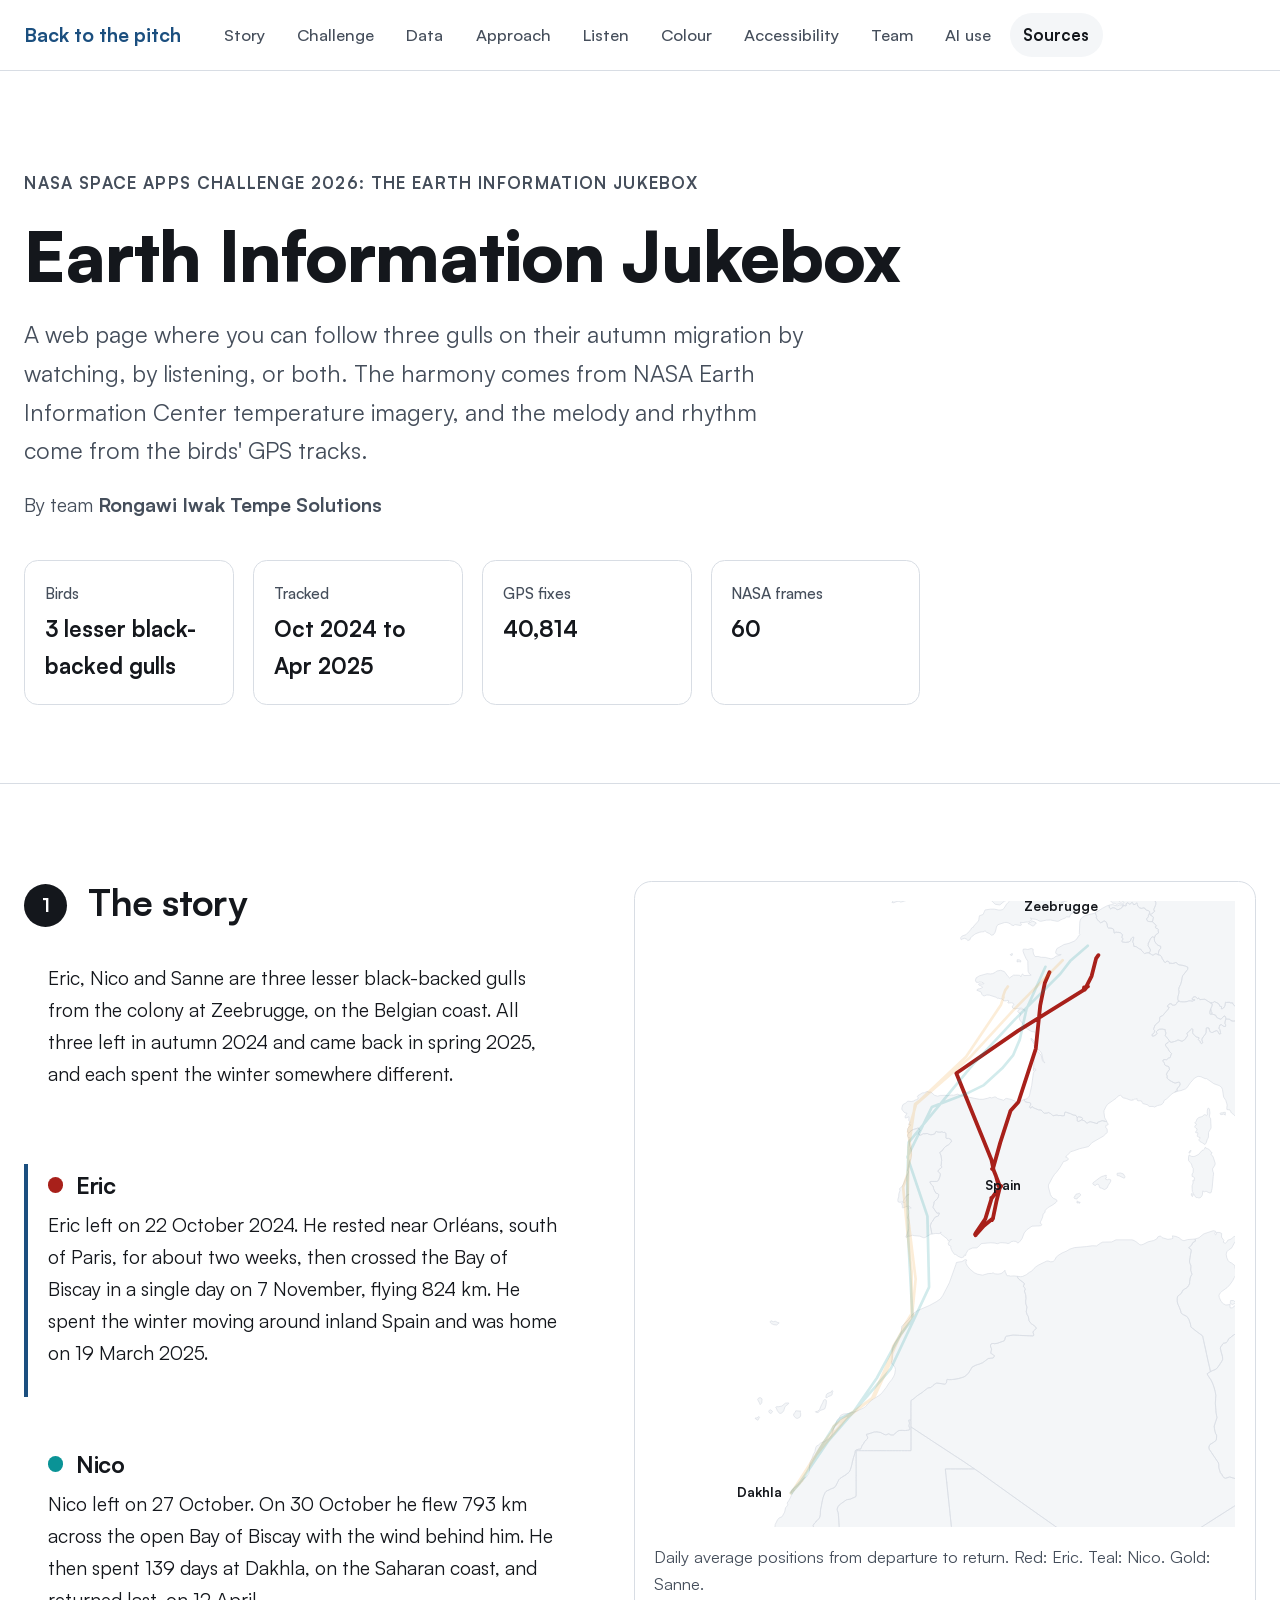
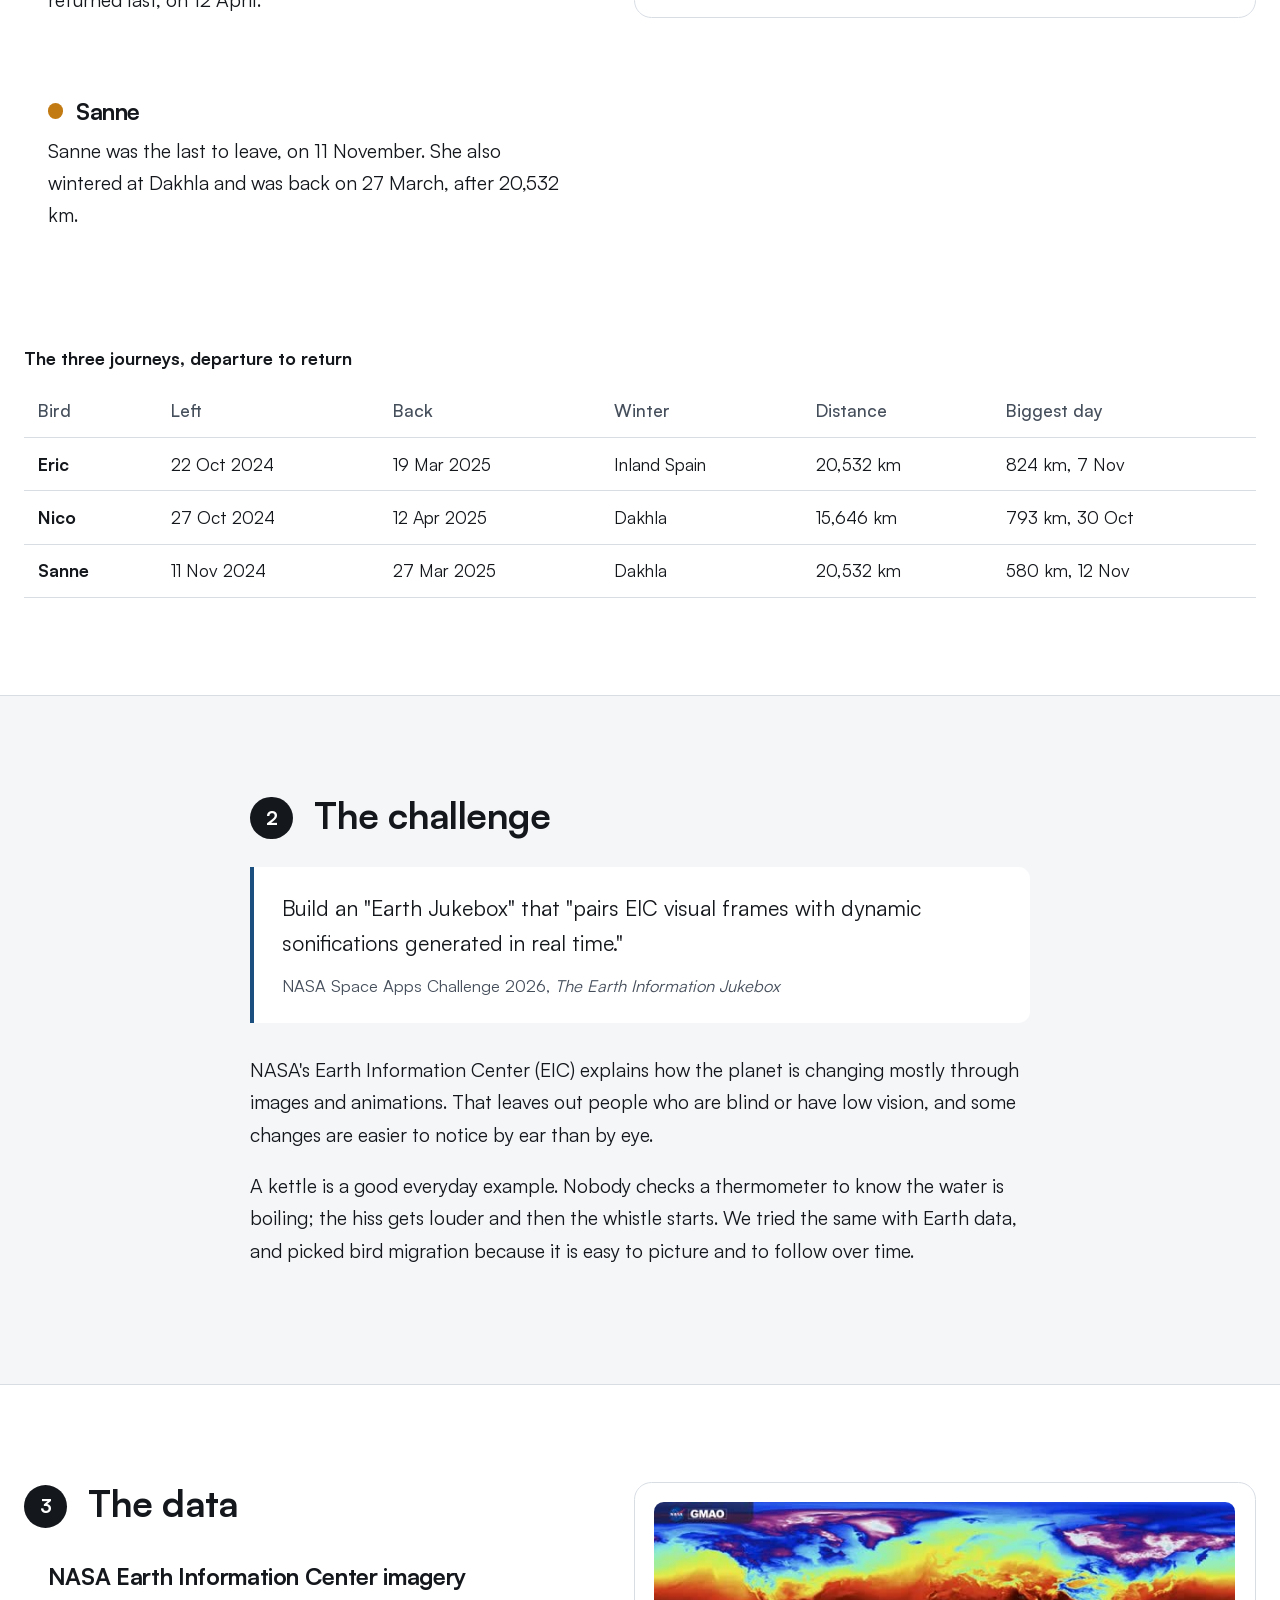
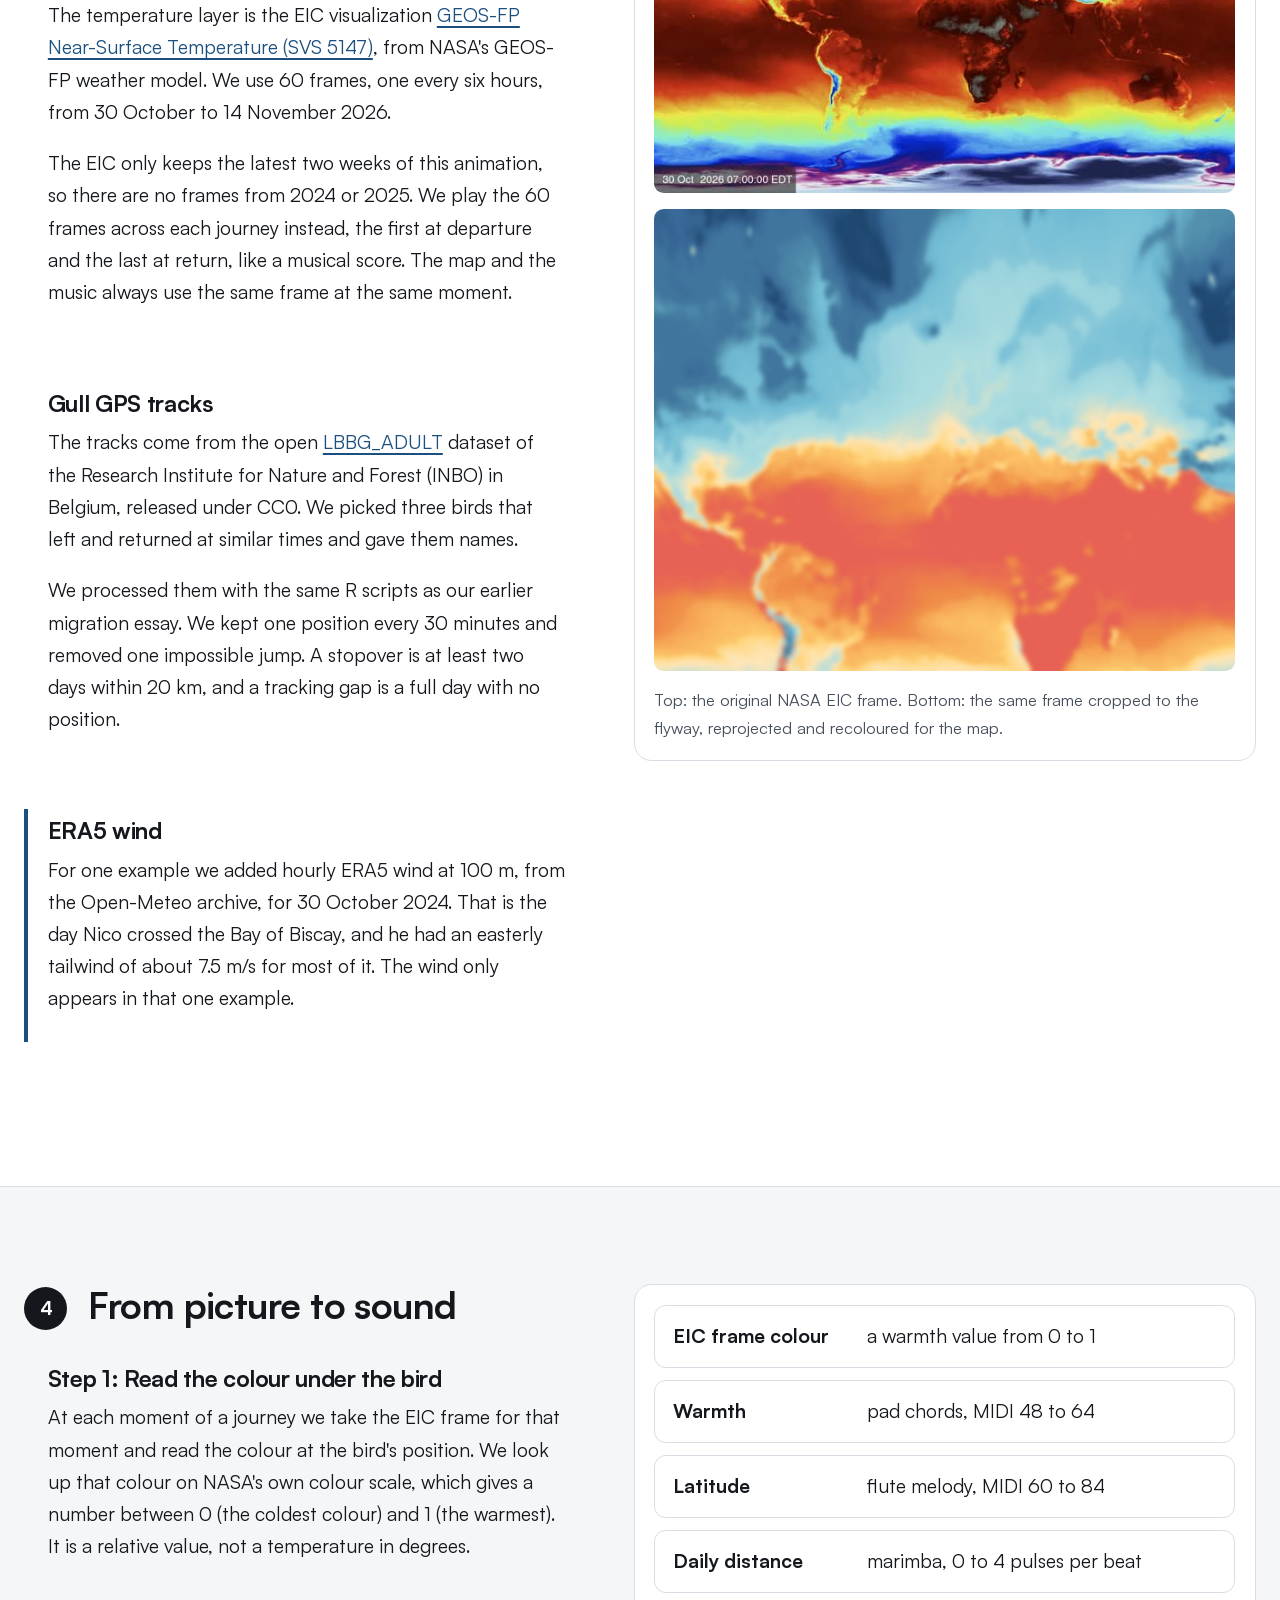
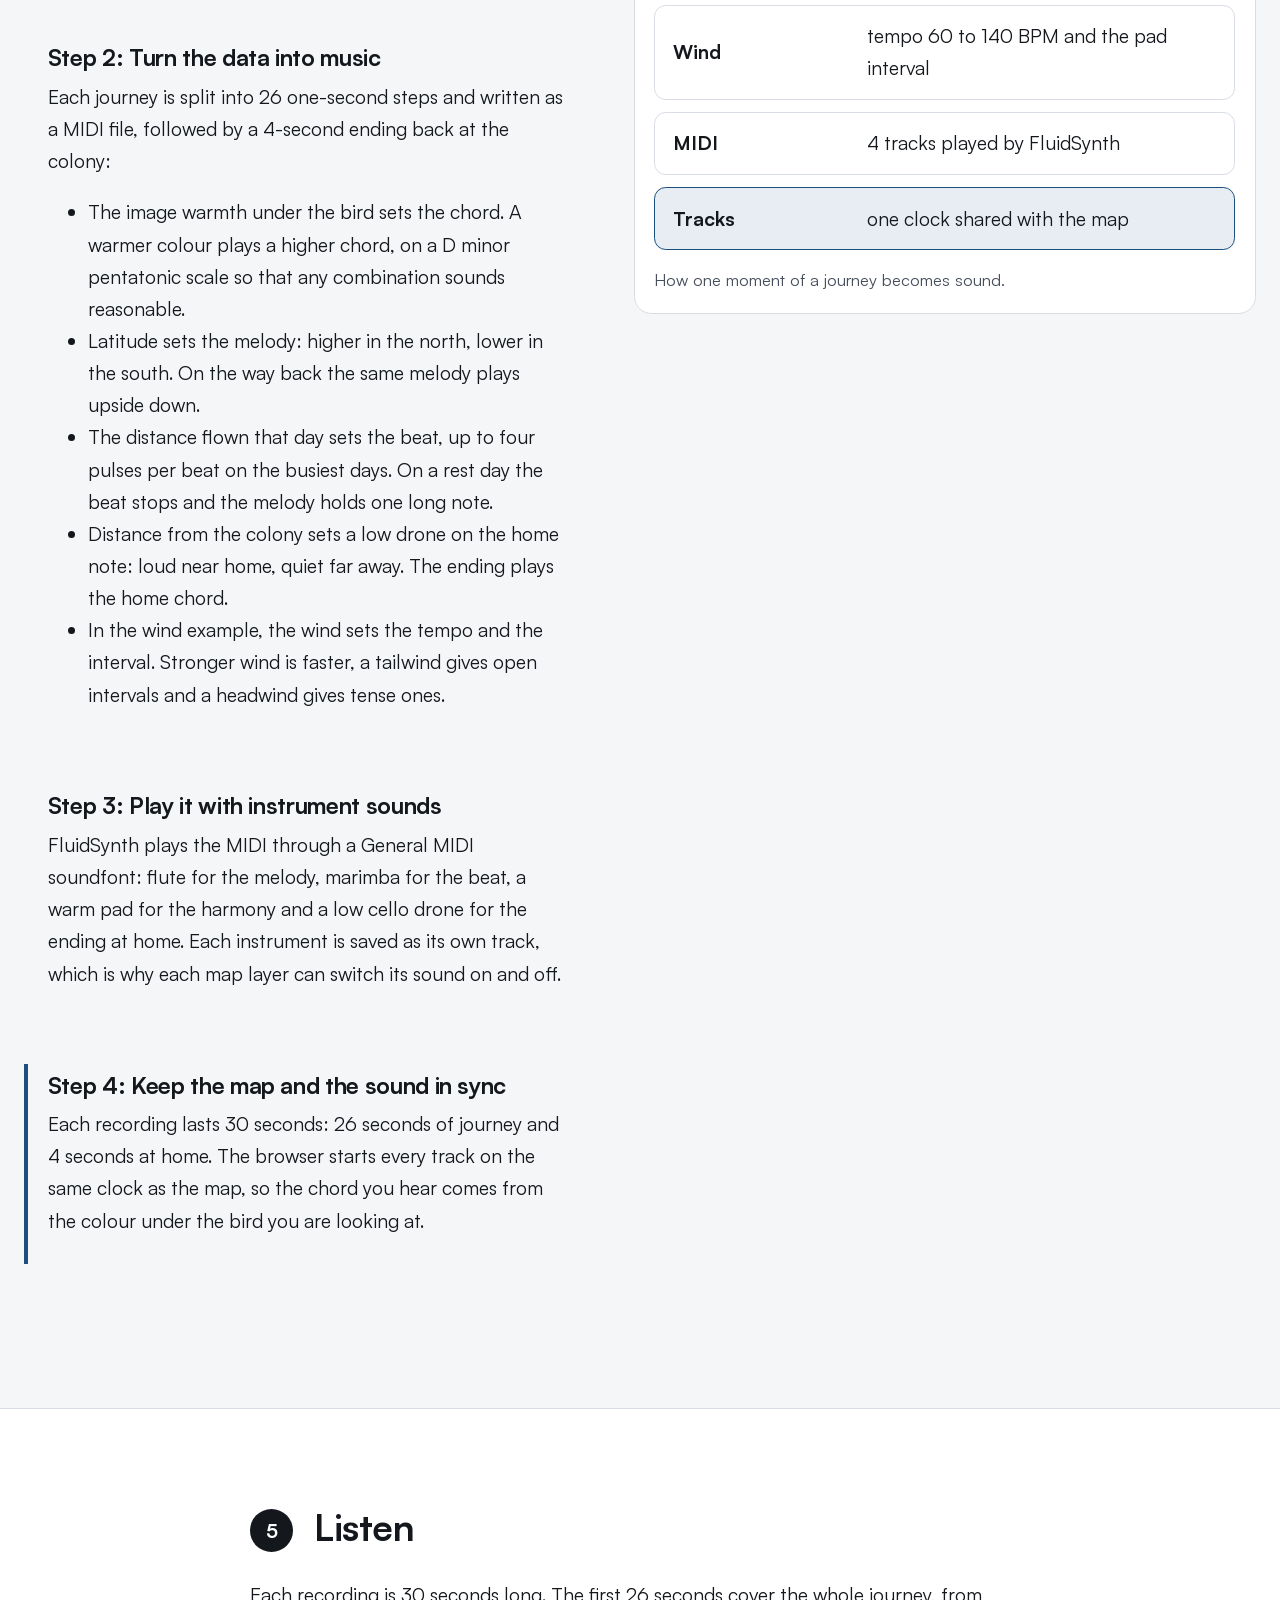
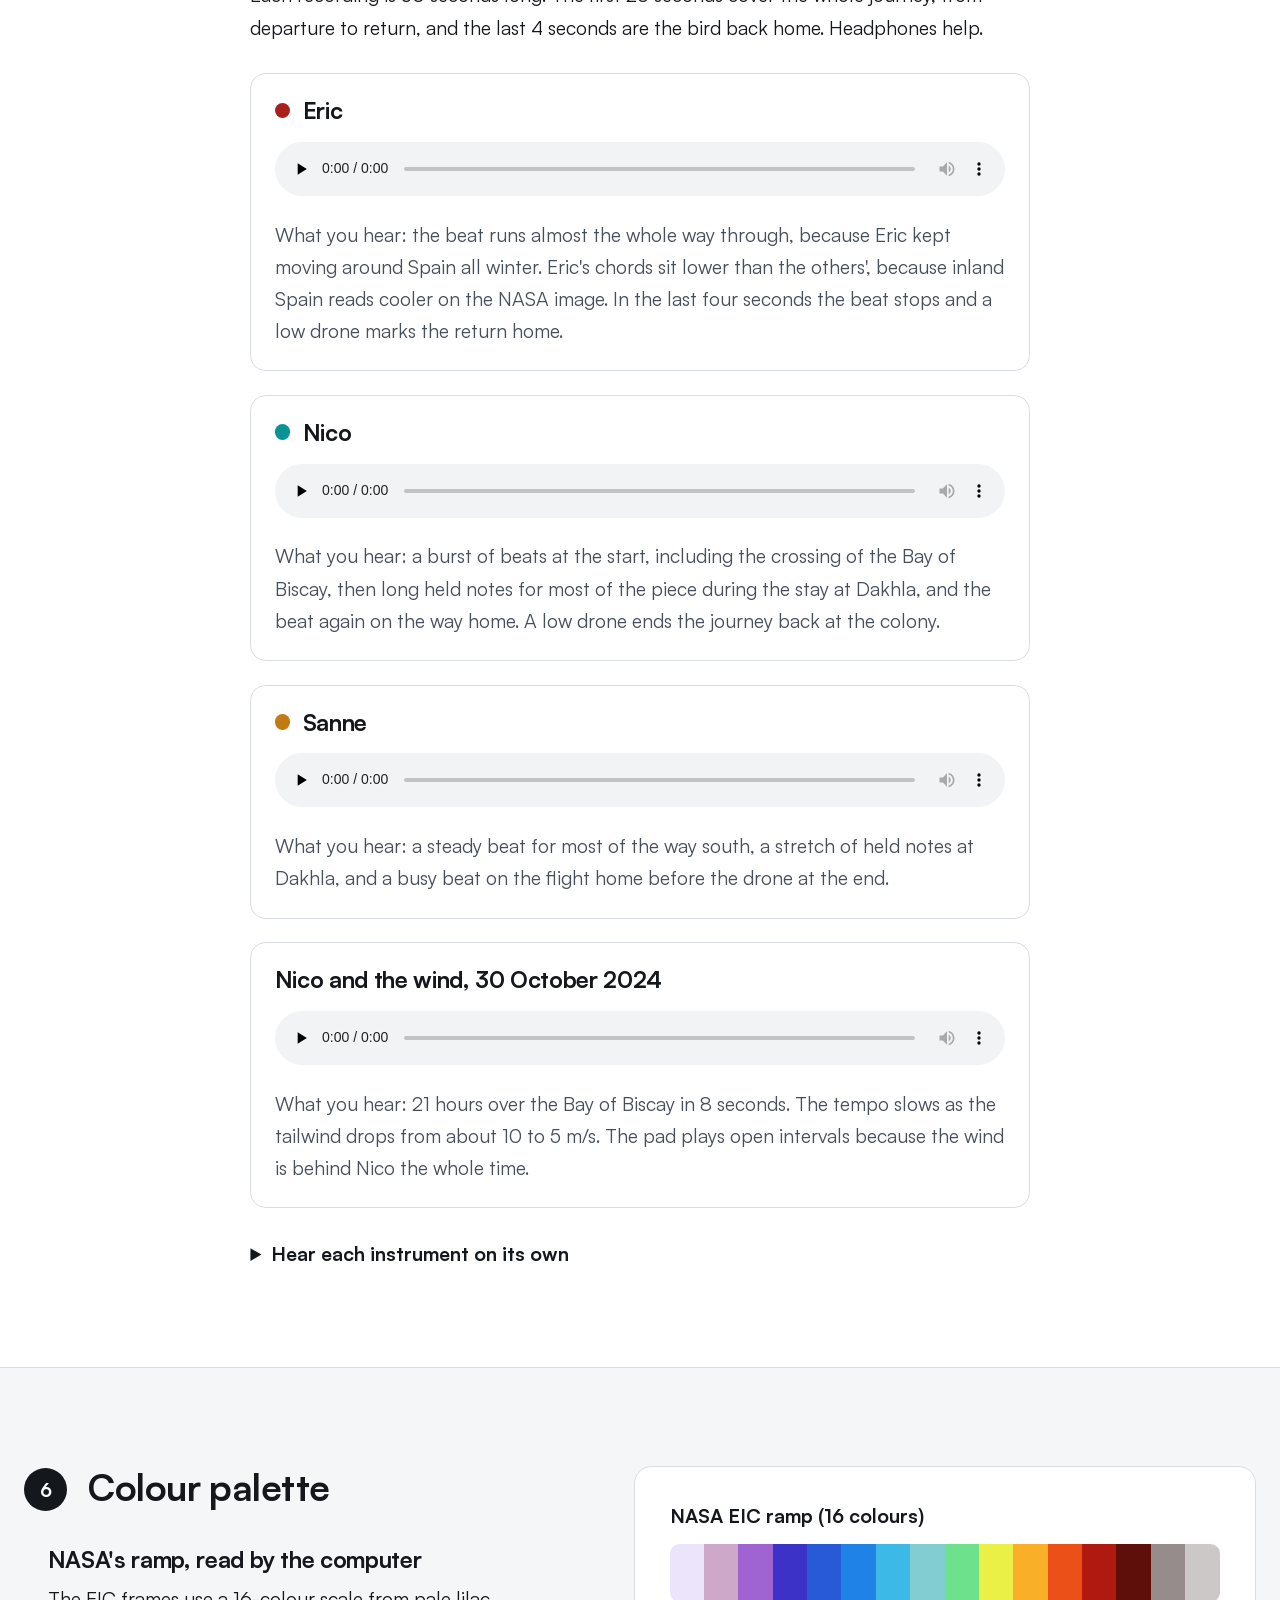
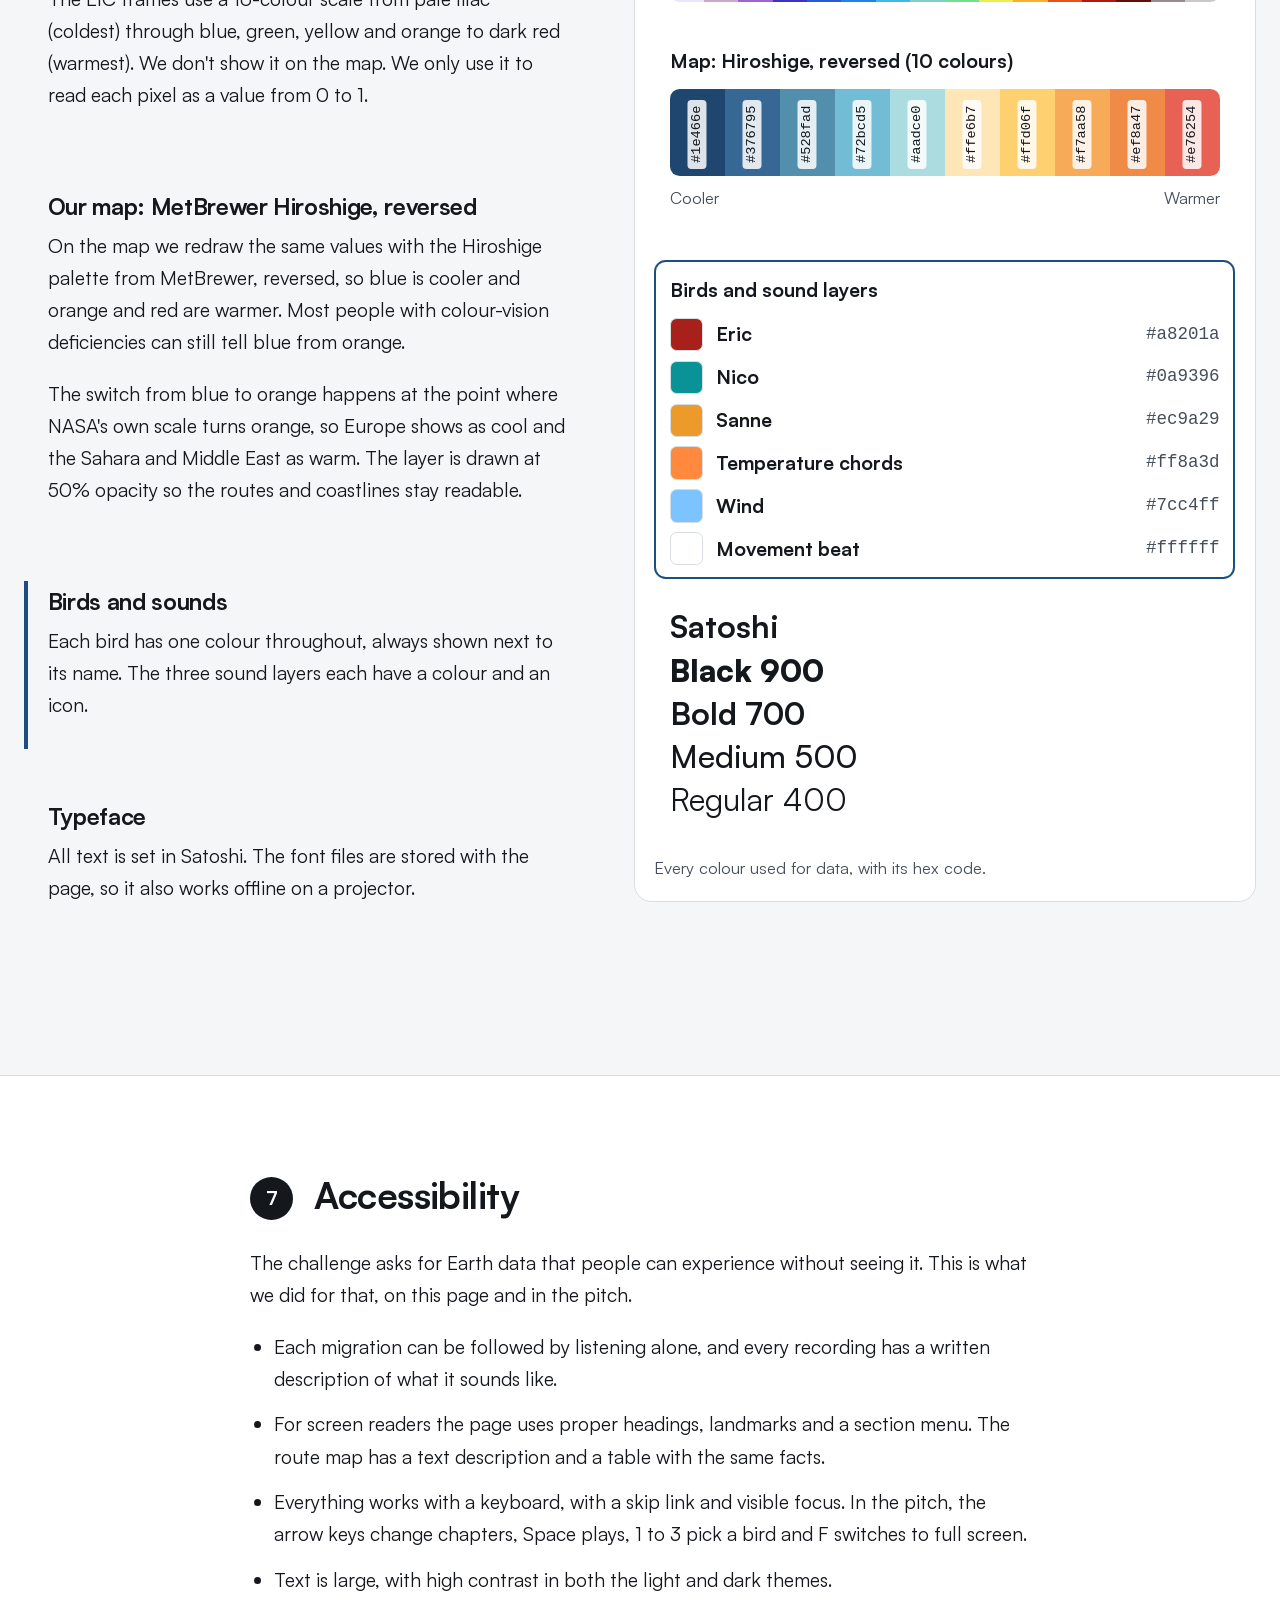
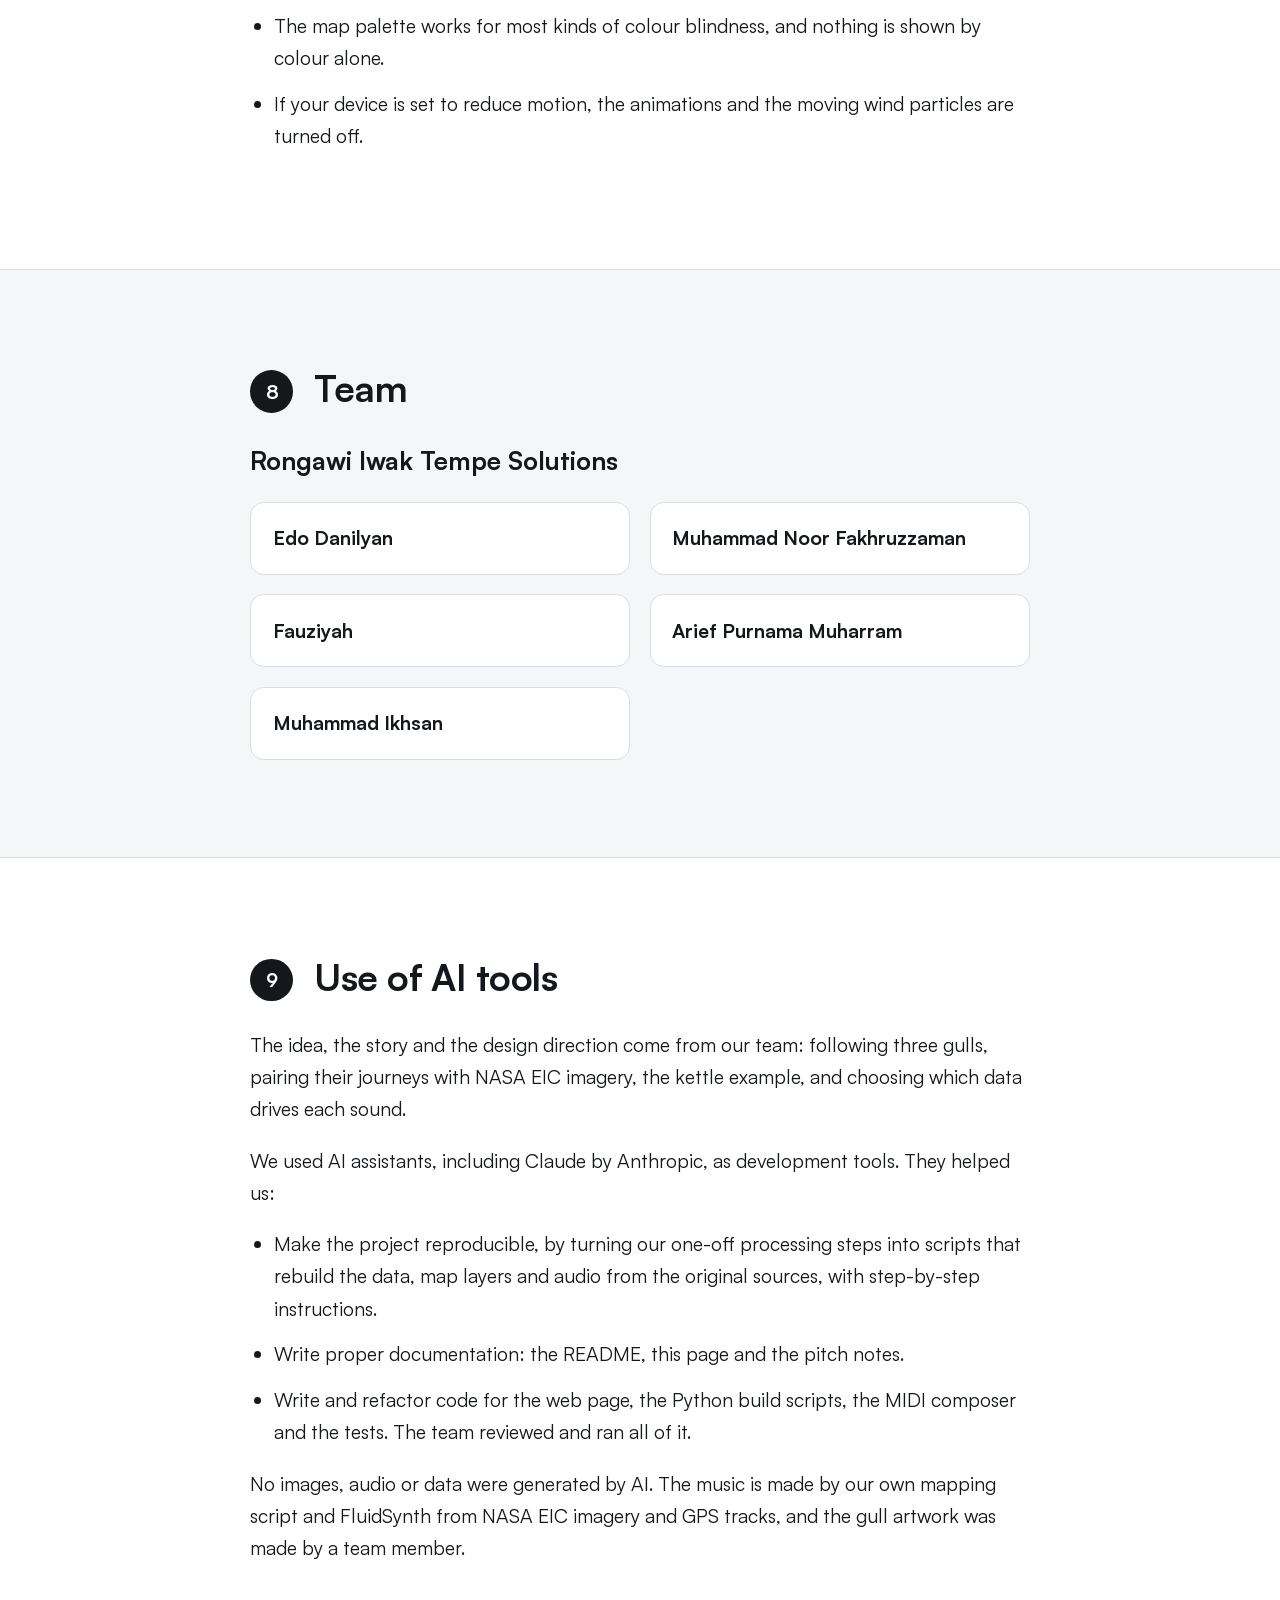
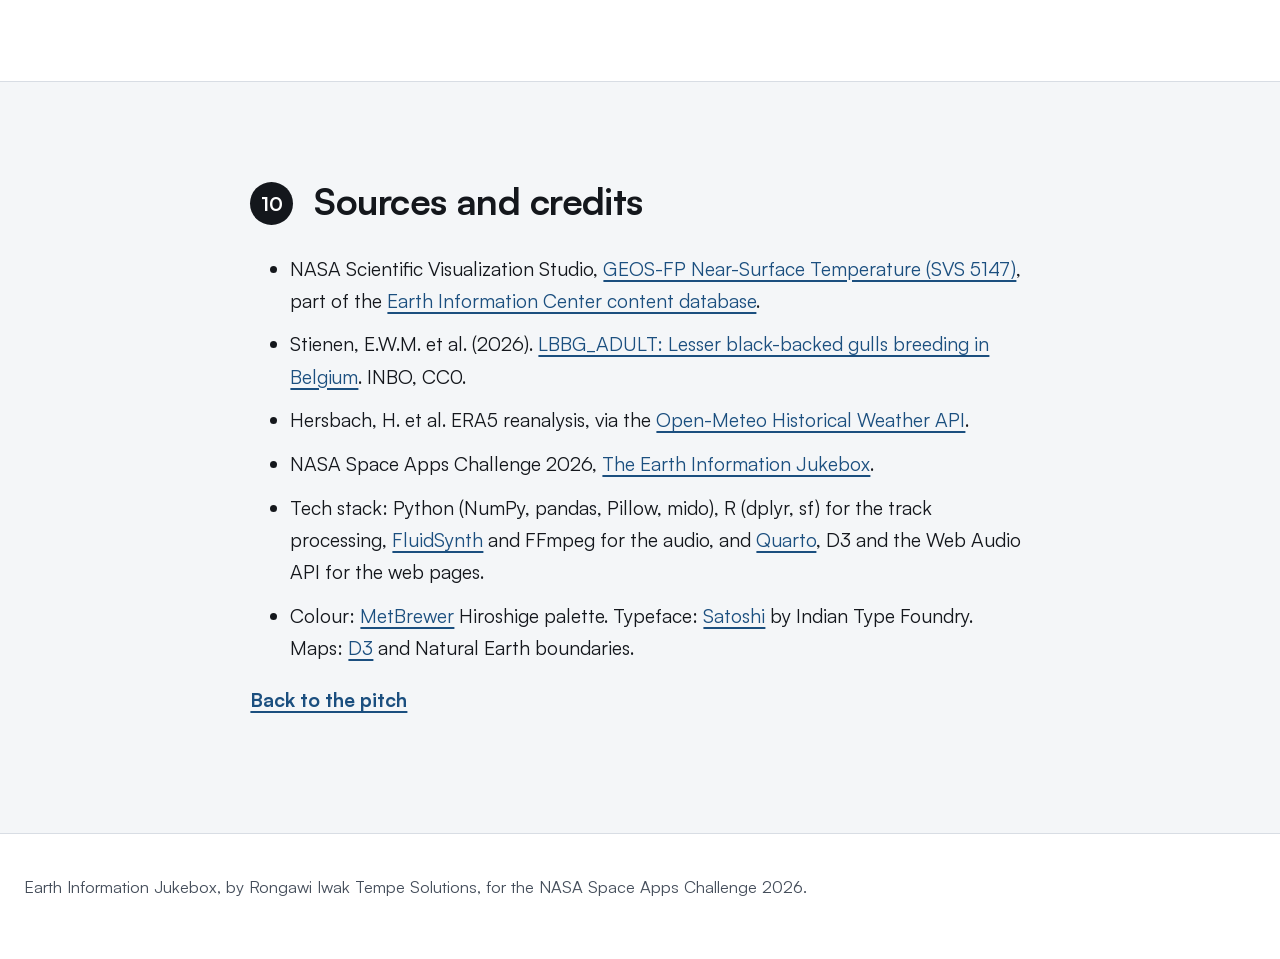
==== commit 752c4c8b: "Built site for gh-pages" ====
--- a/documentation.html
+++ b/documentation.html
@@ -70,7 +70,7 @@
   <section class="hero wrap" aria-labelledby="title">
     <p class="eyebrow">NASA Space Apps Challenge 2026: The Earth Information Jukebox</p>
     <h1 id="title">Earth Information Jukebox</h1>
-    <p class="lead">A web page where you can follow three gulls on their autumn migration by watching, by listening, or both. The notes come from NASA Earth Information Center temperature imagery, and the rhythm comes from the birds' GPS tracks.</p>
+    <p class="lead">A web page where you can follow three gulls on their autumn migration by watching, by listening, or both. The harmony comes from NASA Earth Information Center temperature imagery, and the melody and rhythm come from the birds' GPS tracks.</p>
     <p class="byline">By team <strong>Rongawi Iwak Tempe Solutions</strong></p>
     <dl class="facts">
       <div><dt>Birds</dt><dd>3 lesser black-backed gulls</dd></div>
@@ -207,29 +207,32 @@
         </div>
         <div class="step" data-step="compose">
           <h3>Step 2: Turn the data into music</h3>
-          <p>Our script <code>route_to_midi.py</code> splits each journey into 30 half-second steps and writes a MIDI file:</p>
+          <p>Each journey is split into 26 one-second steps and written as a MIDI file, followed by a 4-second ending back at the colony:</p>
           <ul>
-            <li>The image warmth sets the note. A warmer colour plays a higher note, on a C minor pentatonic scale so that any combination sounds reasonable.</li>
+            <li>The image warmth under the bird sets the chord. A warmer colour plays a higher chord, on a D minor pentatonic scale so that any combination sounds reasonable.</li>
+            <li>Latitude sets the melody: higher in the north, lower in the south. On the way back the same melody plays upside down.</li>
             <li>The distance flown that day sets the beat, up to four pulses per beat on the busiest days. On a rest day the beat stops and the melody holds one long note.</li>
-            <li>The wind sets the tempo and the harmony. Stronger wind is faster, a tailwind gives open intervals and a headwind gives tense ones.</li>
+            <li>Distance from the colony sets a low drone on the home note: loud near home, quiet far away. The ending plays the home chord.</li>
+            <li>In the wind example, the wind sets the tempo and the interval. Stronger wind is faster, a tailwind gives open intervals and a headwind gives tense ones.</li>
           </ul>
         </div>
         <div class="step" data-step="render">
           <h3>Step 3: Play it with instrument sounds</h3>
-          <p>FluidSynth plays the MIDI through a General MIDI soundfont: flute for the melody, marimba for the beat and a warm pad for the harmony. Each instrument is saved as its own track, which is why each map layer can switch its sound on and off.</p>
+          <p>FluidSynth plays the MIDI through a General MIDI soundfont: flute for the melody, marimba for the beat, a warm pad for the harmony and a low cello drone for the ending at home. Each instrument is saved as its own track, which is why each map layer can switch its sound on and off.</p>
         </div>
         <div class="step" data-step="sync">
           <h3>Step 4: Keep the map and the sound in sync</h3>
-          <p>Each journey lasts 15 seconds. The browser starts every track on the same clock as the map, so the note you hear comes from the colour under the bird you are looking at.</p>
+          <p>Each recording lasts 30 seconds: 26 seconds of journey and 4 seconds at home. The browser starts every track on the same clock as the map, so the chord you hear comes from the colour under the bird you are looking at.</p>
         </div>
       </div>
       <figure class="stage" aria-labelledby="map-cap">
         <ol class="pipeline">
           <li data-for="read"><span class="pi-label">EIC frame colour</span><span class="pi-out">a warmth value from 0 to 1</span></li>
-          <li data-for="compose"><span class="pi-label">Warmth</span><span class="pi-out">flute notes, MIDI 48 to 72</span></li>
+          <li data-for="compose"><span class="pi-label">Warmth</span><span class="pi-out">pad chords, MIDI 48 to 64</span></li>
+          <li data-for="compose"><span class="pi-label">Latitude</span><span class="pi-out">flute melody, MIDI 60 to 84</span></li>
           <li data-for="compose"><span class="pi-label">Daily distance</span><span class="pi-out">marimba, 0 to 4 pulses per beat</span></li>
           <li data-for="compose"><span class="pi-label">Wind</span><span class="pi-out">tempo 60 to 140 BPM and the pad interval</span></li>
-          <li data-for="render"><span class="pi-label">MIDI</span><span class="pi-out">3 tracks played by FluidSynth</span></li>
+          <li data-for="render"><span class="pi-label">MIDI</span><span class="pi-out">4 tracks played by FluidSynth</span></li>
           <li data-for="sync"><span class="pi-label">Tracks</span><span class="pi-out">one clock shared with the map</span></li>
         </ol>
         <figcaption id="map-cap">How one moment of a journey becomes sound.</figcaption>
@@ -241,35 +244,35 @@
   <section id="listen" class="chapter" aria-labelledby="listen-h">
     <div class="wrap narrow">
       <h2 id="listen-h"><span class="num">5</span> Listen</h2>
-      <p>Each recording is 15 seconds long and covers one whole journey, from departure to return. Headphones help.</p>
+      <p>Each recording is 30 seconds long. The first 26 seconds cover the whole journey, from departure to return, and the last 4 seconds are the bird back home. Headphones help.</p>
       <div class="listen">
         <article class="clip">
           <h3><span class="dot eric" aria-hidden="true"></span> Eric</h3>
           <audio controls="" preload="none" src="assets/audio/eric.mp3" aria-describedby="eric-desc"></audio>
-          <p id="eric-desc">What you hear: the beat runs almost the whole way through, because Eric kept moving around Spain all winter. The notes are lowest at the start and end, near Belgium, and highest in the middle, while he is in Spain.</p>
+          <p id="eric-desc">What you hear: the beat runs almost the whole way through, because Eric kept moving around Spain all winter. Eric's chords sit lower than the others', because inland Spain reads cooler on the NASA image. In the last four seconds the beat stops and a low drone marks the return home.</p>
         </article>
         <article class="clip">
           <h3><span class="dot nico" aria-hidden="true"></span> Nico</h3>
           <audio controls="" preload="none" src="assets/audio/nico.mp3" aria-describedby="nico-desc"></audio>
-          <p id="nico-desc">What you hear: a busy beat at the start, when he crosses the Bay of Biscay, then mostly long held notes while he stays at Dakhla for 139 days, and a busy beat again on the way home.</p>
+          <p id="nico-desc">What you hear: a burst of beats at the start, including the crossing of the Bay of Biscay, then long held notes for most of the piece during the stay at Dakhla, and the beat again on the way home. A low drone ends the journey back at the colony.</p>
         </article>
         <article class="clip">
           <h3><span class="dot sanne" aria-hidden="true"></span> Sanne</h3>
           <audio controls="" preload="none" src="assets/audio/sanne.mp3" aria-describedby="sanne-desc"></audio>
-          <p id="sanne-desc">What you hear: a steady beat in the first part while she works her way south, quieter held notes during her weeks at Dakhla, and a busy end as she flies home. The notes are highest in the middle, on the Saharan coast.</p>
+          <p id="sanne-desc">What you hear: a steady beat for most of the way south, a stretch of held notes at Dakhla, and a busy beat on the flight home before the drone at the end.</p>
         </article>
         <article class="clip">
           <h3>Nico and the wind, 30 October 2024</h3>
           <audio controls="" preload="none" src="assets/audio/nico-wind-example.mp3" aria-describedby="wind-desc"></audio>
-          <p id="wind-desc">What you hear: 21 hours over the Bay of Biscay in 8 seconds. The tempo slows as the tailwind drops from about 10 to 5 m/s. The pad plays open intervals because the wind is behind him the whole time.</p>
+          <p id="wind-desc">What you hear: 21 hours over the Bay of Biscay in 8 seconds. The tempo slows as the tailwind drops from about 10 to 5 m/s. The pad plays open intervals because the wind is behind Nico the whole time.</p>
         </article>
       </div>
       <details class="stems">
         <summary>Hear each instrument on its own</summary>
         <ul>
-          <li>Eric: <a href="assets/audio/eric-movement.mp3">beat (movement)</a>, <a href="assets/audio/eric-temperature.mp3">notes (EIC temperature)</a></li>
-          <li>Nico: <a href="assets/audio/nico-movement.mp3">beat (movement)</a>, <a href="assets/audio/nico-temperature.mp3">notes (EIC temperature)</a></li>
-          <li>Sanne: <a href="assets/audio/sanne-movement.mp3">beat (movement)</a>, <a href="assets/audio/sanne-temperature.mp3">notes (EIC temperature)</a></li>
+          <li>Eric: <a href="assets/audio/eric-movement.mp3">melody, beat and drone (GPS track)</a>, <a href="assets/audio/eric-temperature.mp3">chords (EIC temperature)</a></li>
+          <li>Nico: <a href="assets/audio/nico-movement.mp3">melody, beat and drone (GPS track)</a>, <a href="assets/audio/nico-temperature.mp3">chords (EIC temperature)</a></li>
+          <li>Sanne: <a href="assets/audio/sanne-movement.mp3">melody, beat and drone (GPS track)</a>, <a href="assets/audio/sanne-temperature.mp3">chords (EIC temperature)</a></li>
         </ul>
       </details>
     </div>
@@ -317,7 +320,7 @@
             <li style="--c:#a8201a">Eric <code>#a8201a</code></li>
             <li style="--c:#0a9396">Nico <code>#0a9396</code></li>
             <li style="--c:#ec9a29">Sanne <code>#ec9a29</code></li>
-            <li style="--c:#ff8a3d">Temperature notes <code>#ff8a3d</code></li>
+            <li style="--c:#ff8a3d">Temperature chords <code>#ff8a3d</code></li>
             <li style="--c:#7cc4ff">Wind <code>#7cc4ff</code></li>
             <li style="--c:#ffffff">Movement beat <code>#ffffff</code></li>
           </ul>
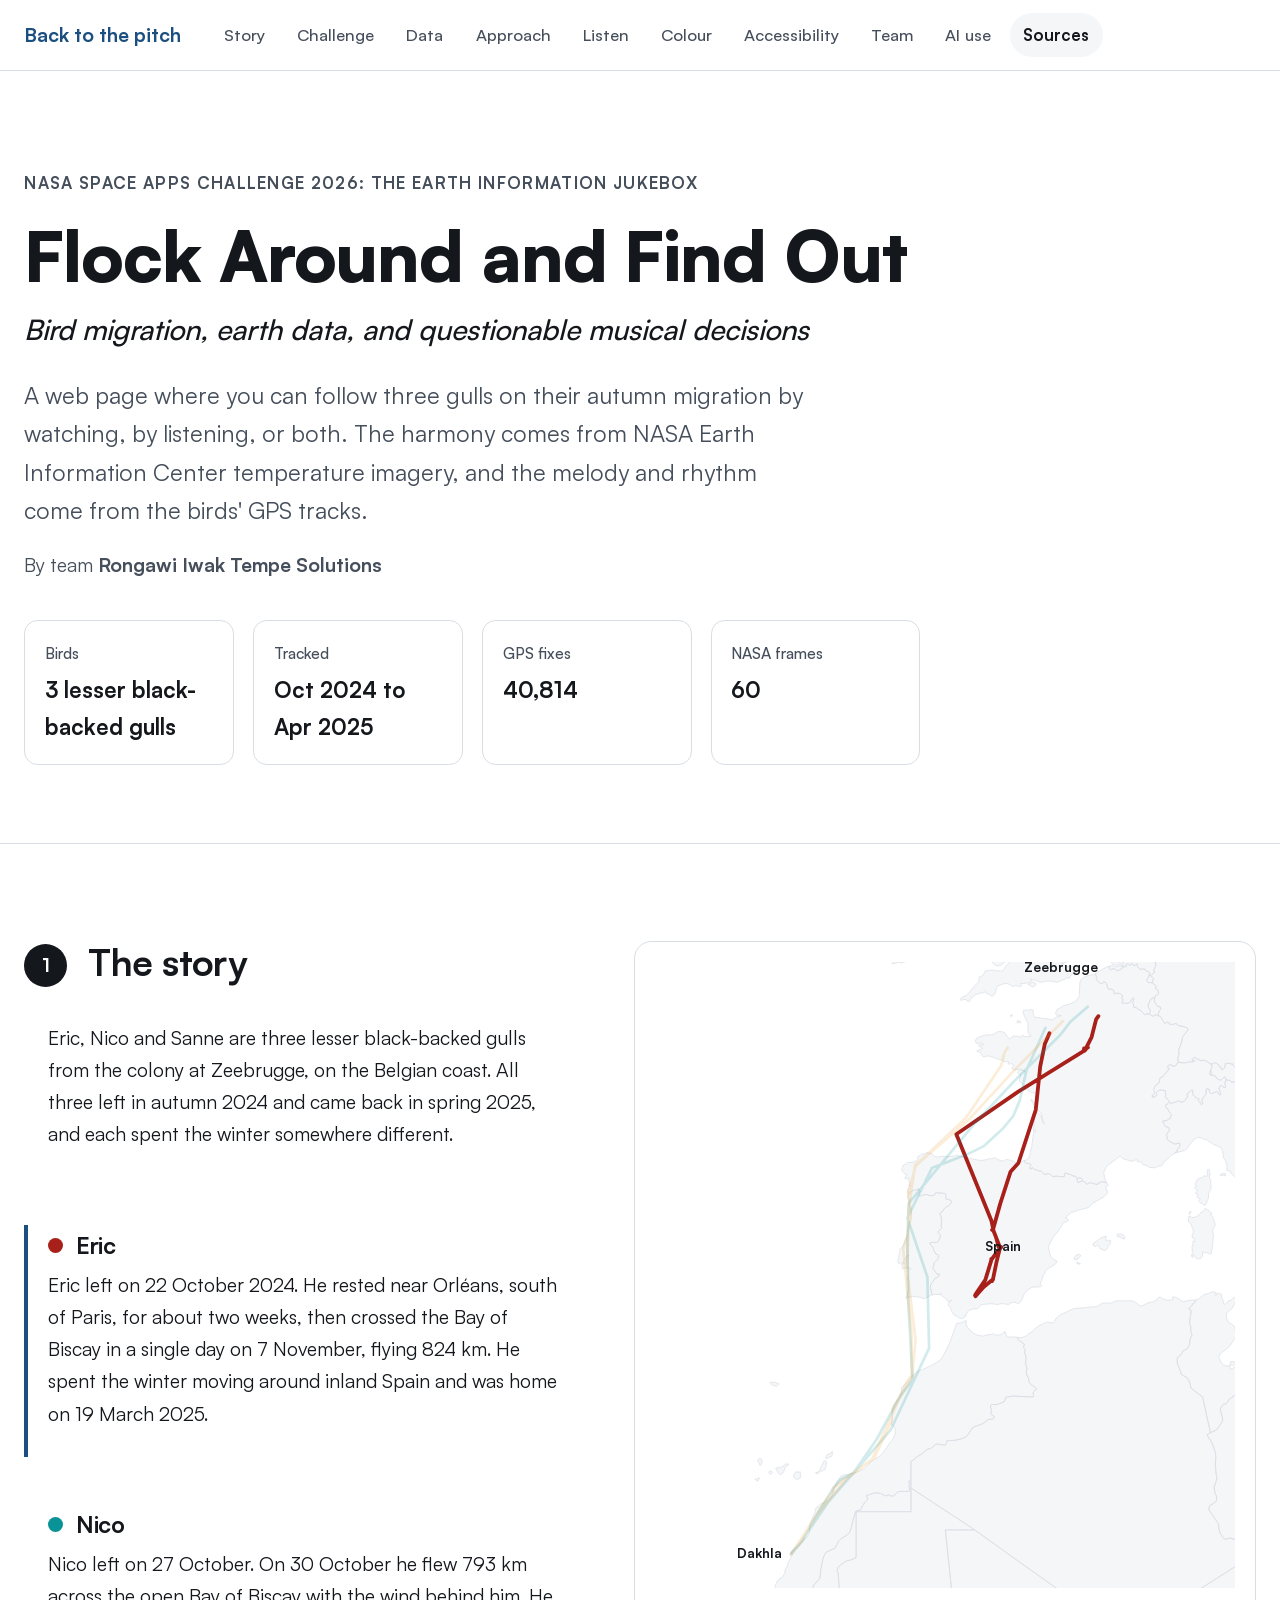
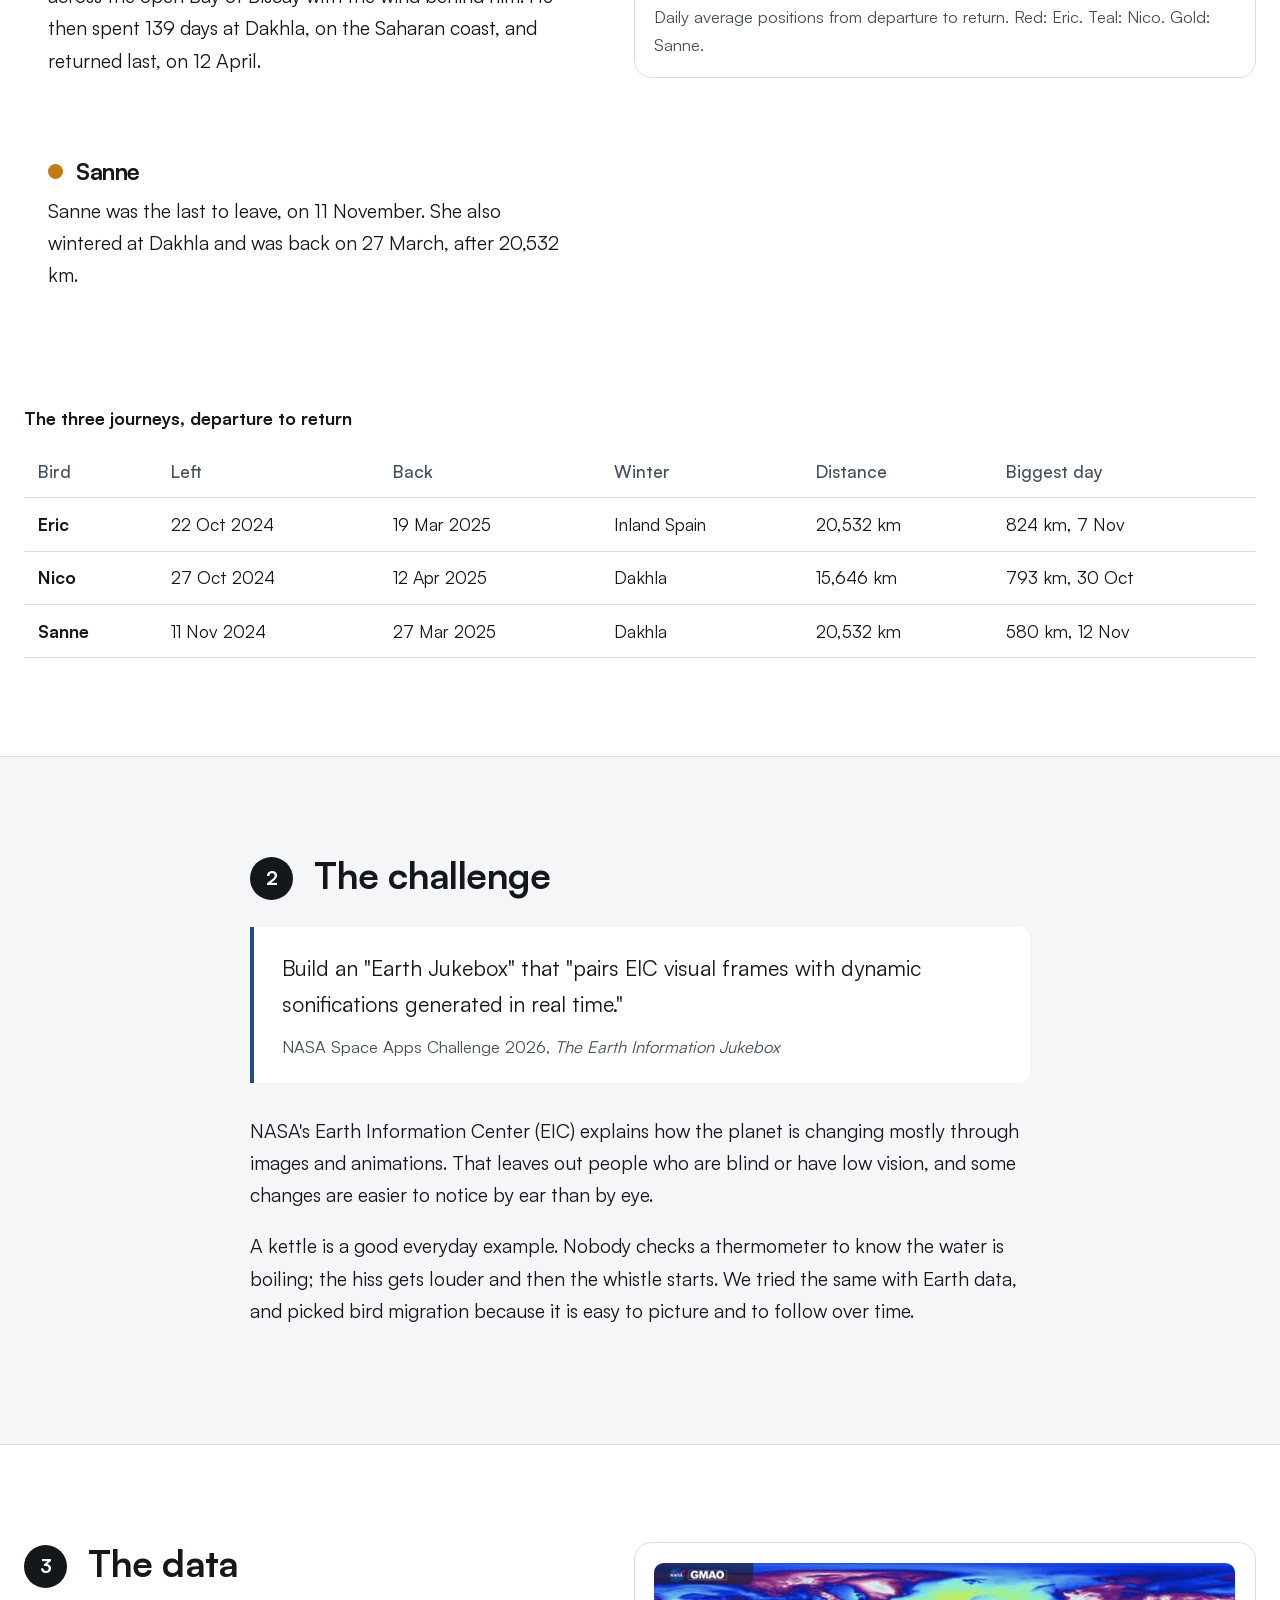
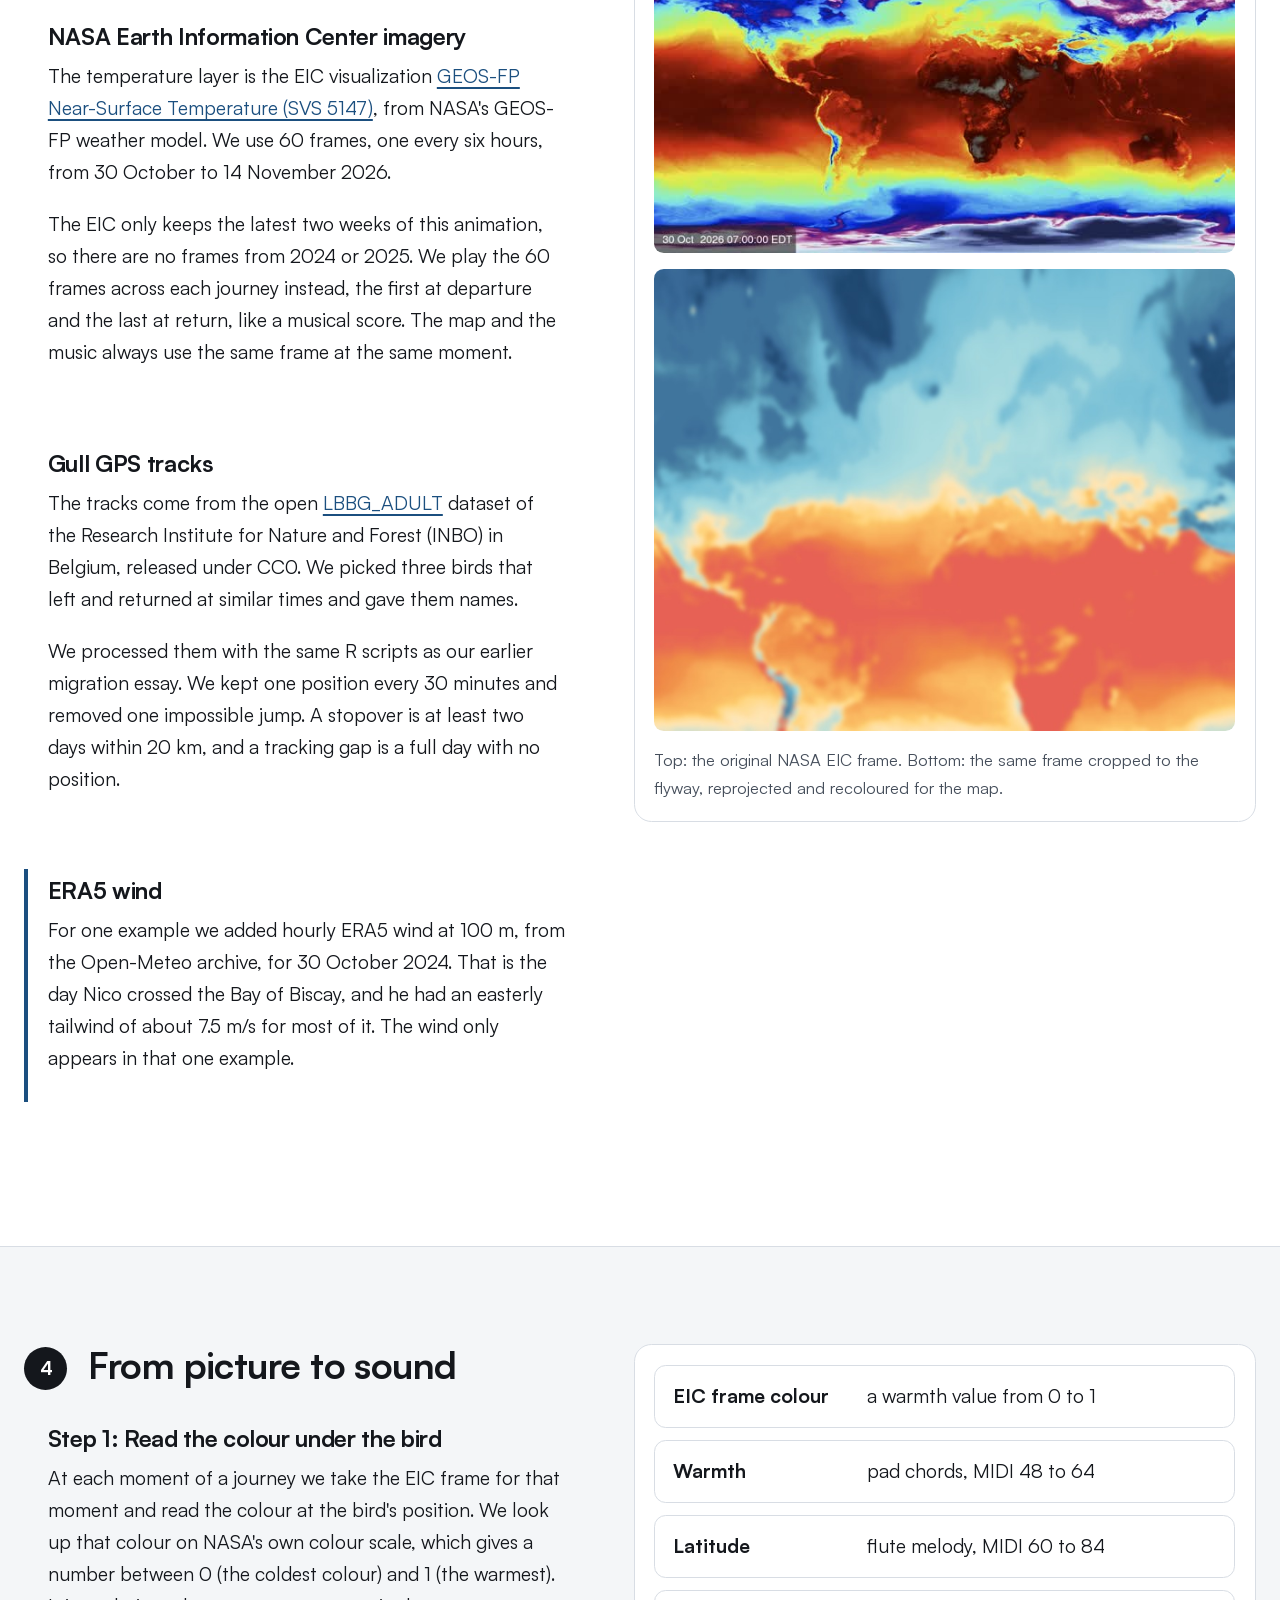
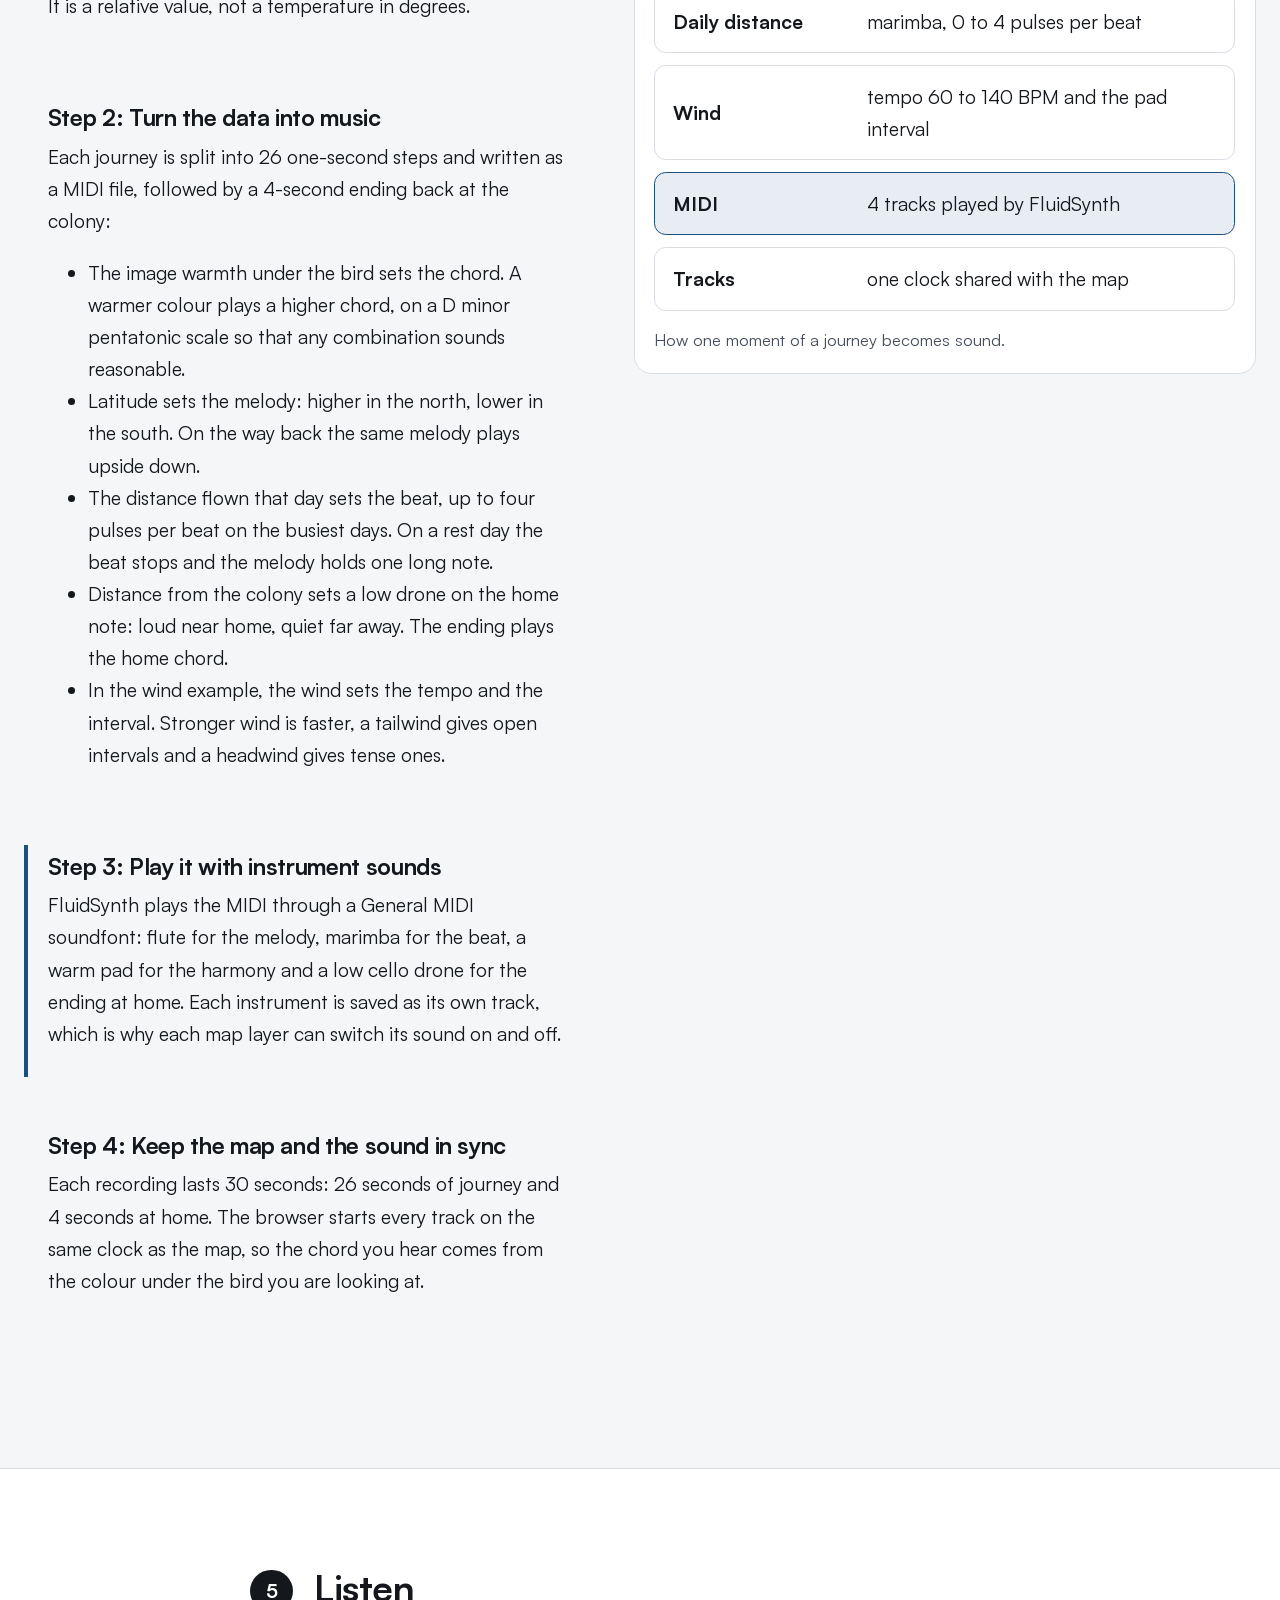
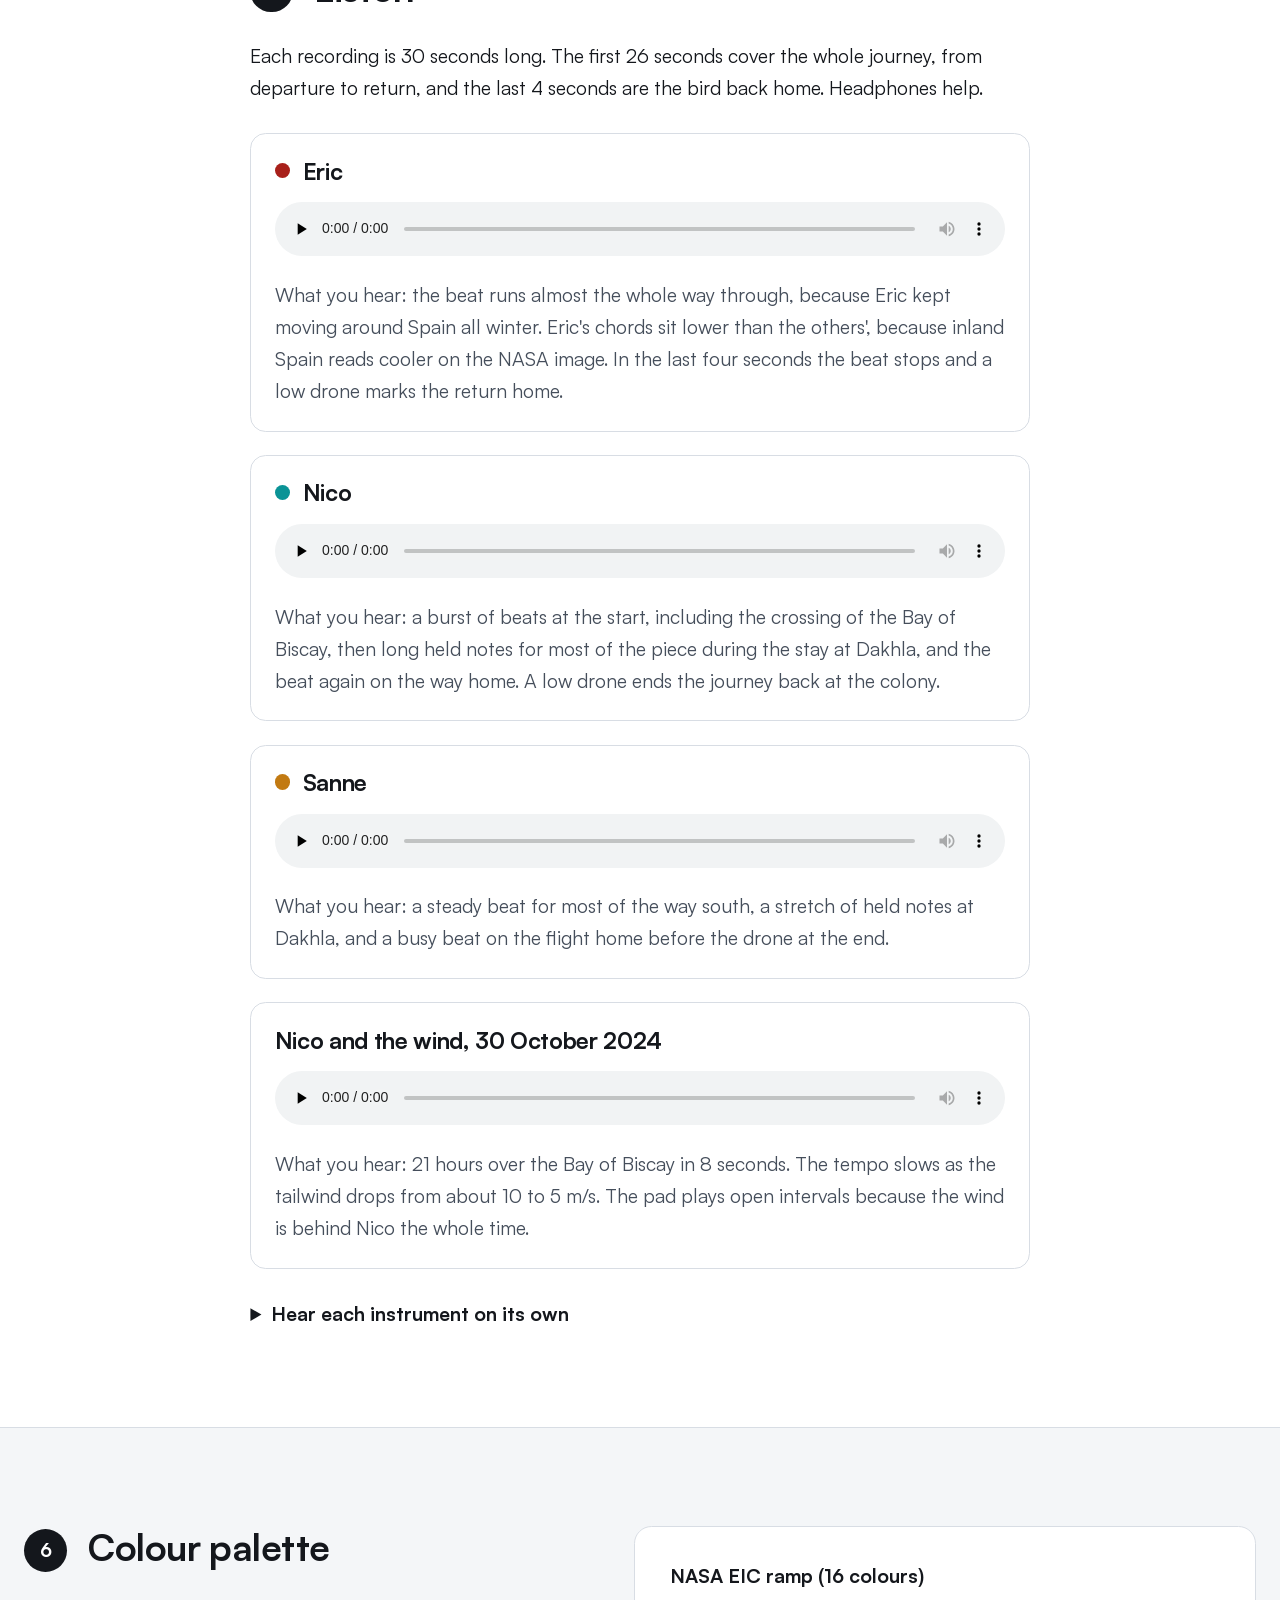
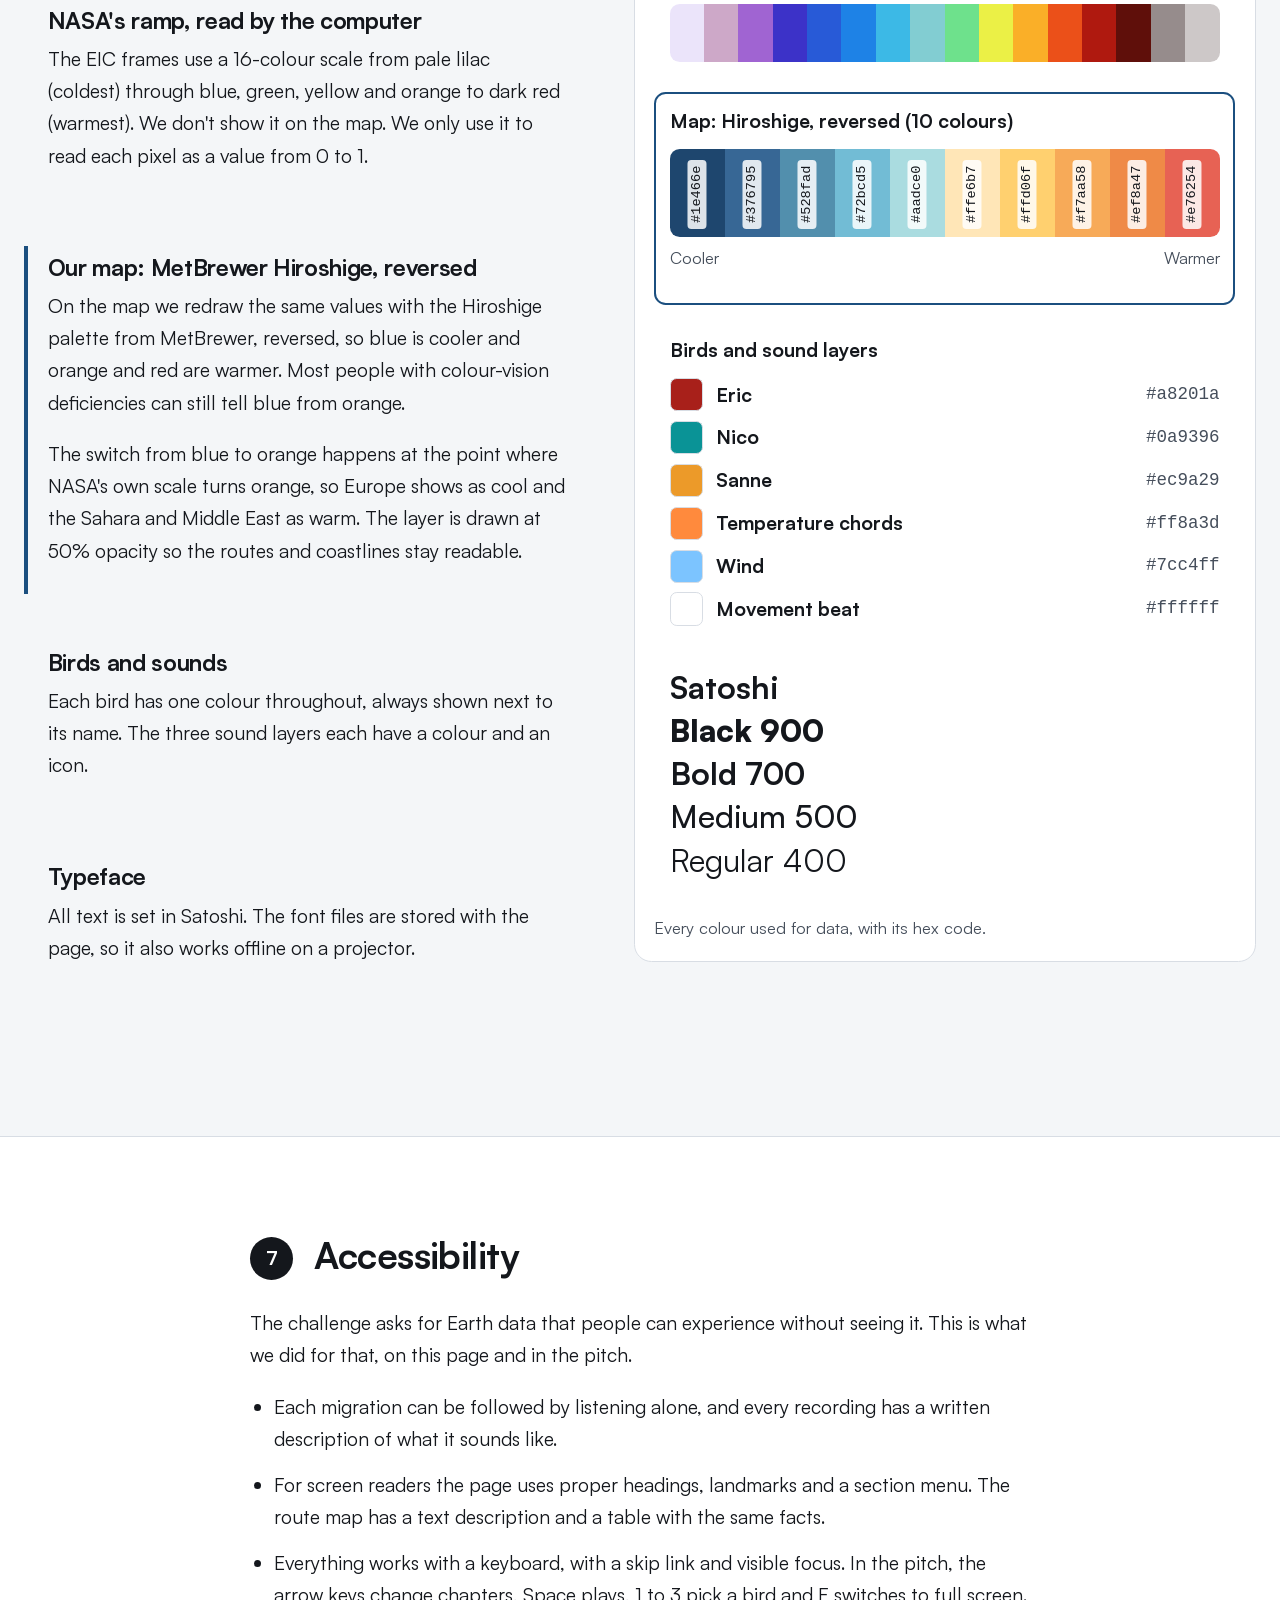
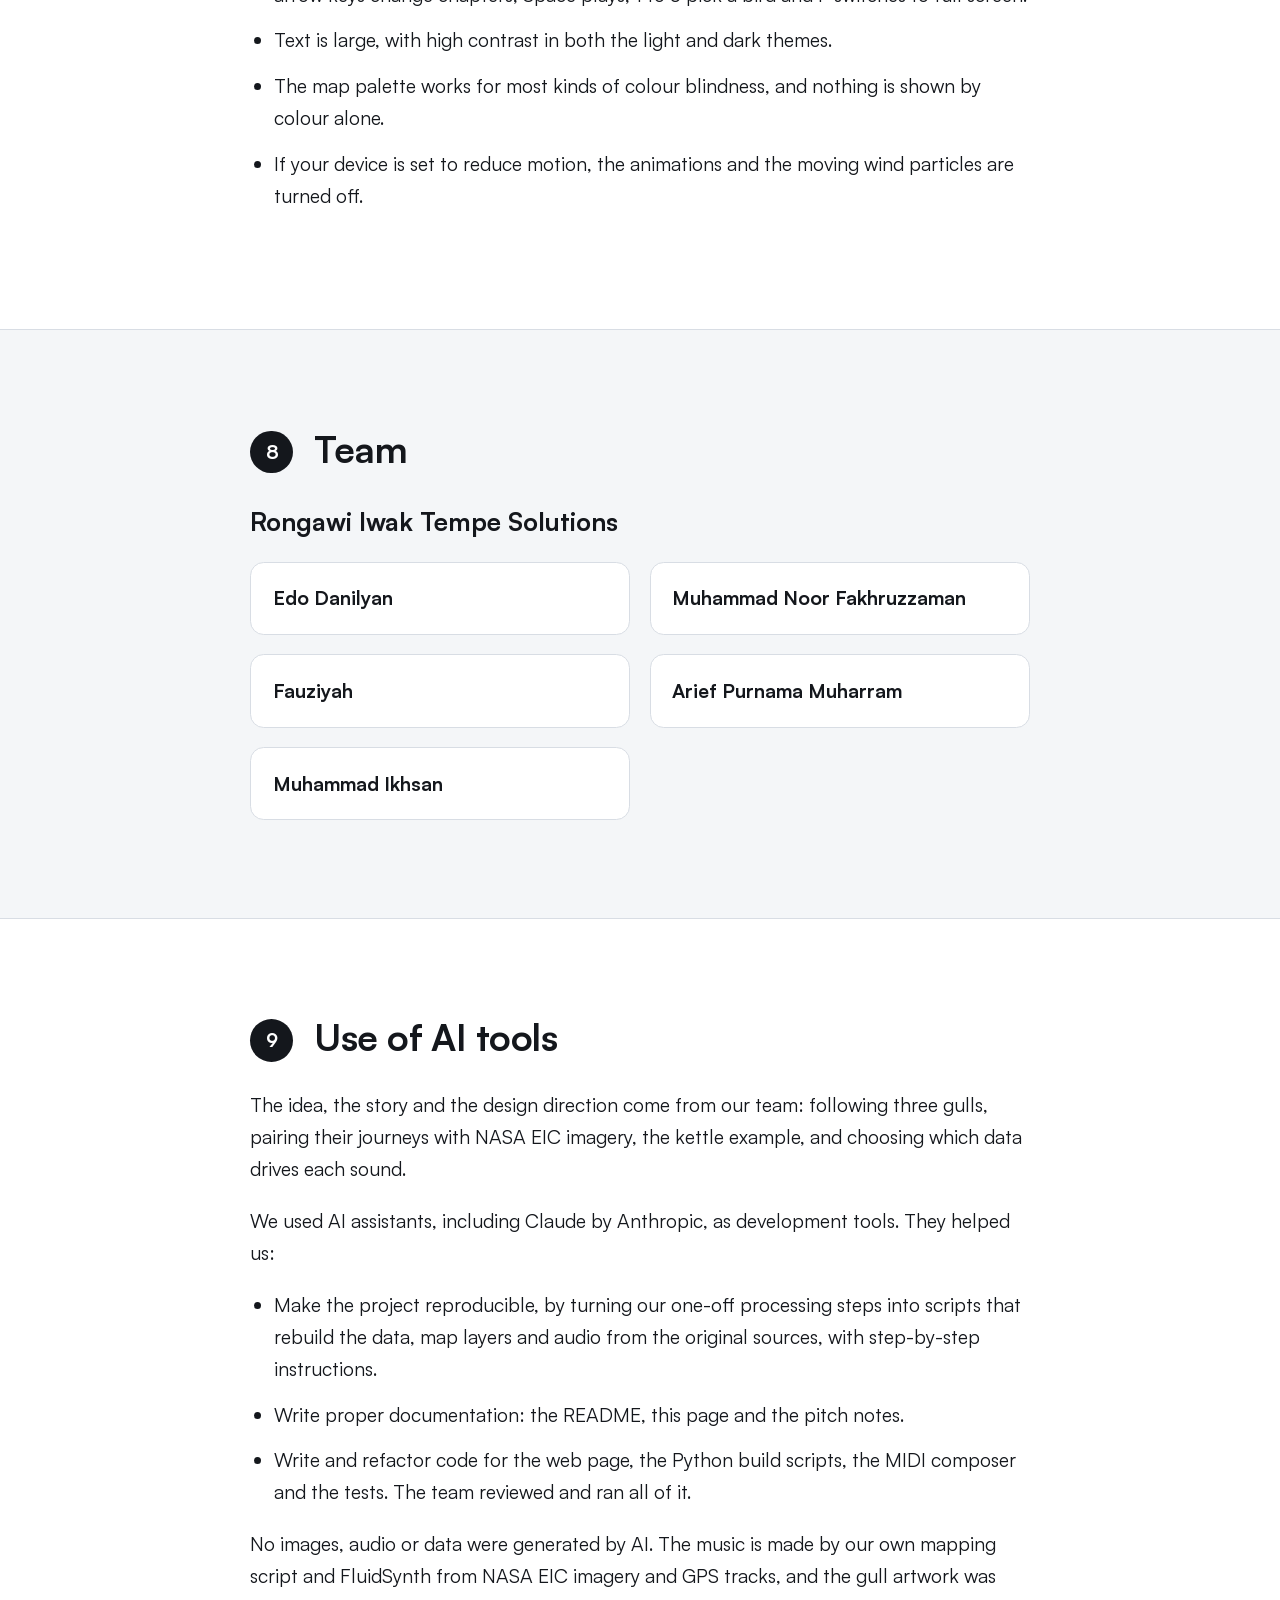
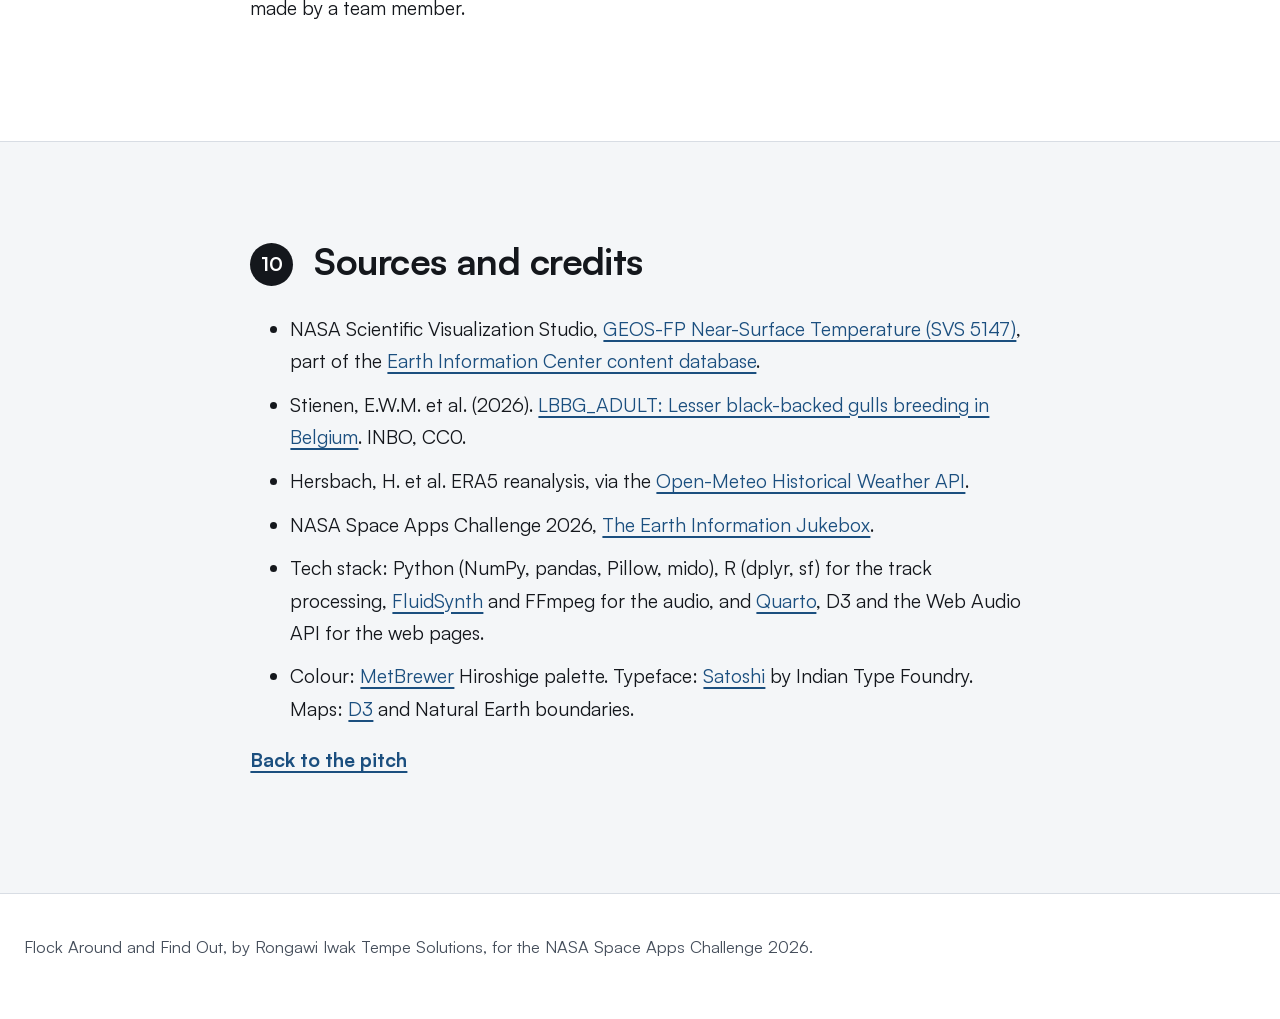
==== commit 3a7866b3: "Built site for gh-pages" ====
--- a/documentation.html
+++ b/documentation.html
@@ -6,9 +6,9 @@
 
 <meta name="viewport" content="width=device-width, initial-scale=1.0, user-scalable=yes">
 
-<meta name="description" content="How the Earth Information Jukebox turns NASA Earth Information Center imagery and three gull migrations into sound">
-
-<title>Earth Information Jukebox | Full documentation</title>
+<meta name="description" content="How Flock Around and Find Out turns NASA Earth Information Center imagery and three gull migrations into sound">
+
+<title>Flock Around and Find Out | Full documentation</title>
 <style>
 /* Default styles provided by pandoc.
 ** See https://pandoc.org/MANUAL.html#variables-for-html for config info.
@@ -69,7 +69,8 @@
 <main id="main"><header id="title-block-header" class="quarto-title-block"></header>
   <section class="hero wrap" aria-labelledby="title">
     <p class="eyebrow">NASA Space Apps Challenge 2026: The Earth Information Jukebox</p>
-    <h1 id="title">Earth Information Jukebox</h1>
+    <h1 id="title">Flock Around and Find Out</h1>
+    <p class="tagline">Bird migration, earth data, and questionable musical decisions</p>
     <p class="lead">A web page where you can follow three gulls on their autumn migration by watching, by listening, or both. The harmony comes from NASA Earth Information Center temperature imagery, and the melody and rhythm come from the birds' GPS tracks.</p>
     <p class="byline">By team <strong>Rongawi Iwak Tempe Solutions</strong></p>
     <dl class="facts">
@@ -398,7 +399,7 @@
 </main>
 
 <footer class="site-foot">
-  <div class="wrap"><p>Earth Information Jukebox, by Rongawi Iwak Tempe Solutions, for the NASA Space Apps Challenge 2026.</p></div>
+  <div class="wrap"><p>Flock Around and Find Out, by Rongawi Iwak Tempe Solutions, for the NASA Space Apps Challenge 2026.</p></div>
 </footer>
 
 <script src="assets/vendor/d3.v7.9.0.min.js"></script>
--- a/assets/css/docs.css
+++ b/assets/css/docs.css
@@ -63,7 +63,8 @@
 
 .hero { padding-block: 5rem 4rem; }
 .eyebrow { color: var(--muted); font-size: .85rem; font-weight: 700; letter-spacing: .08em; text-transform: uppercase; }
-.hero h1 { margin: .5rem 0 1rem; max-width: 18ch; font-size: clamp(2.4rem, 4vw + 1rem, 3.6rem); font-weight: 900; }
+.hero h1 { margin: .5rem 0 .5rem; max-width: 18ch; font-size: clamp(2.4rem, 4vw + 1rem, 3.6rem); font-weight: 900; }
+.tagline { margin: 0 0 1.2rem; font-size: clamp(1.15rem, 1vw + .9rem, 1.45rem); font-weight: 500; font-style: italic; }
 .lead { max-width: var(--measure); font-size: 1.2rem; color: var(--muted); }
 .byline { color: var(--muted); }
 .facts { display: grid; grid-template-columns: repeat(auto-fit, minmax(9rem, 1fr)); gap: 1rem; max-width: 46rem; margin: 2rem 0 0; }
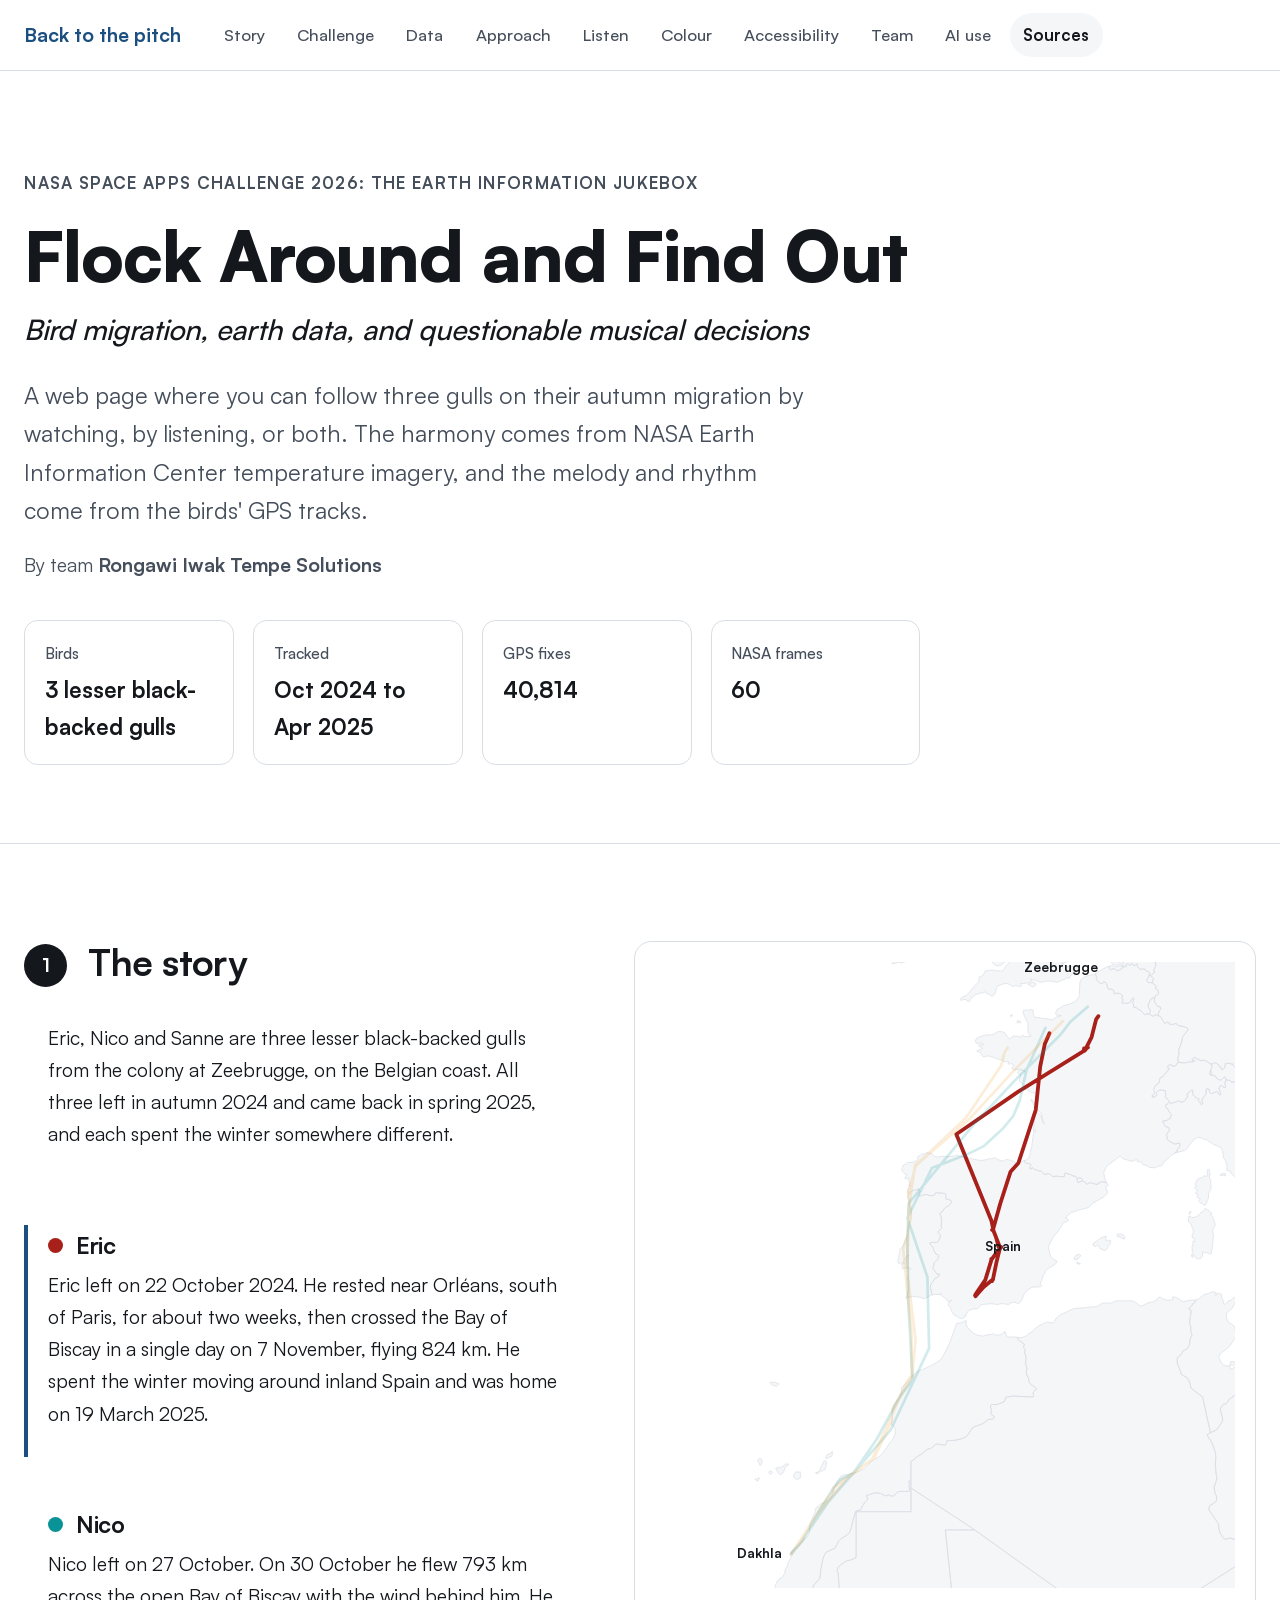
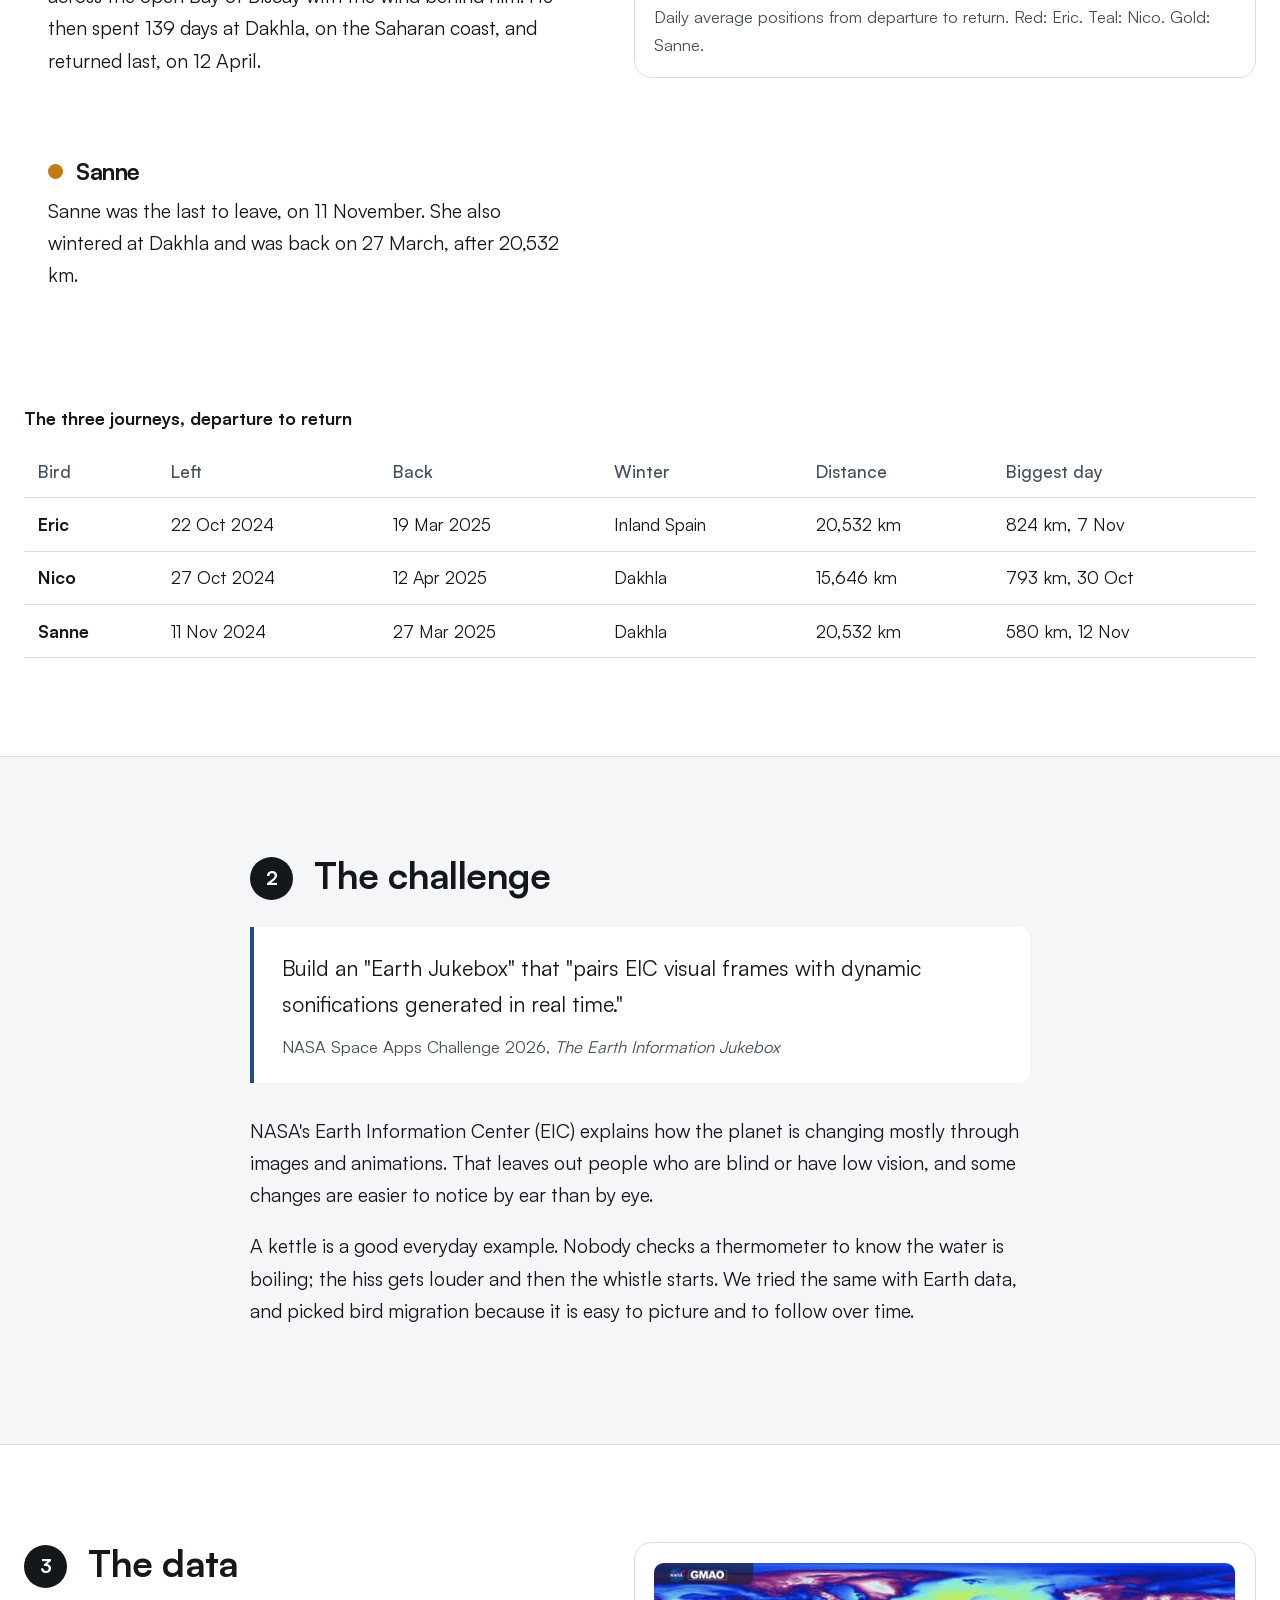
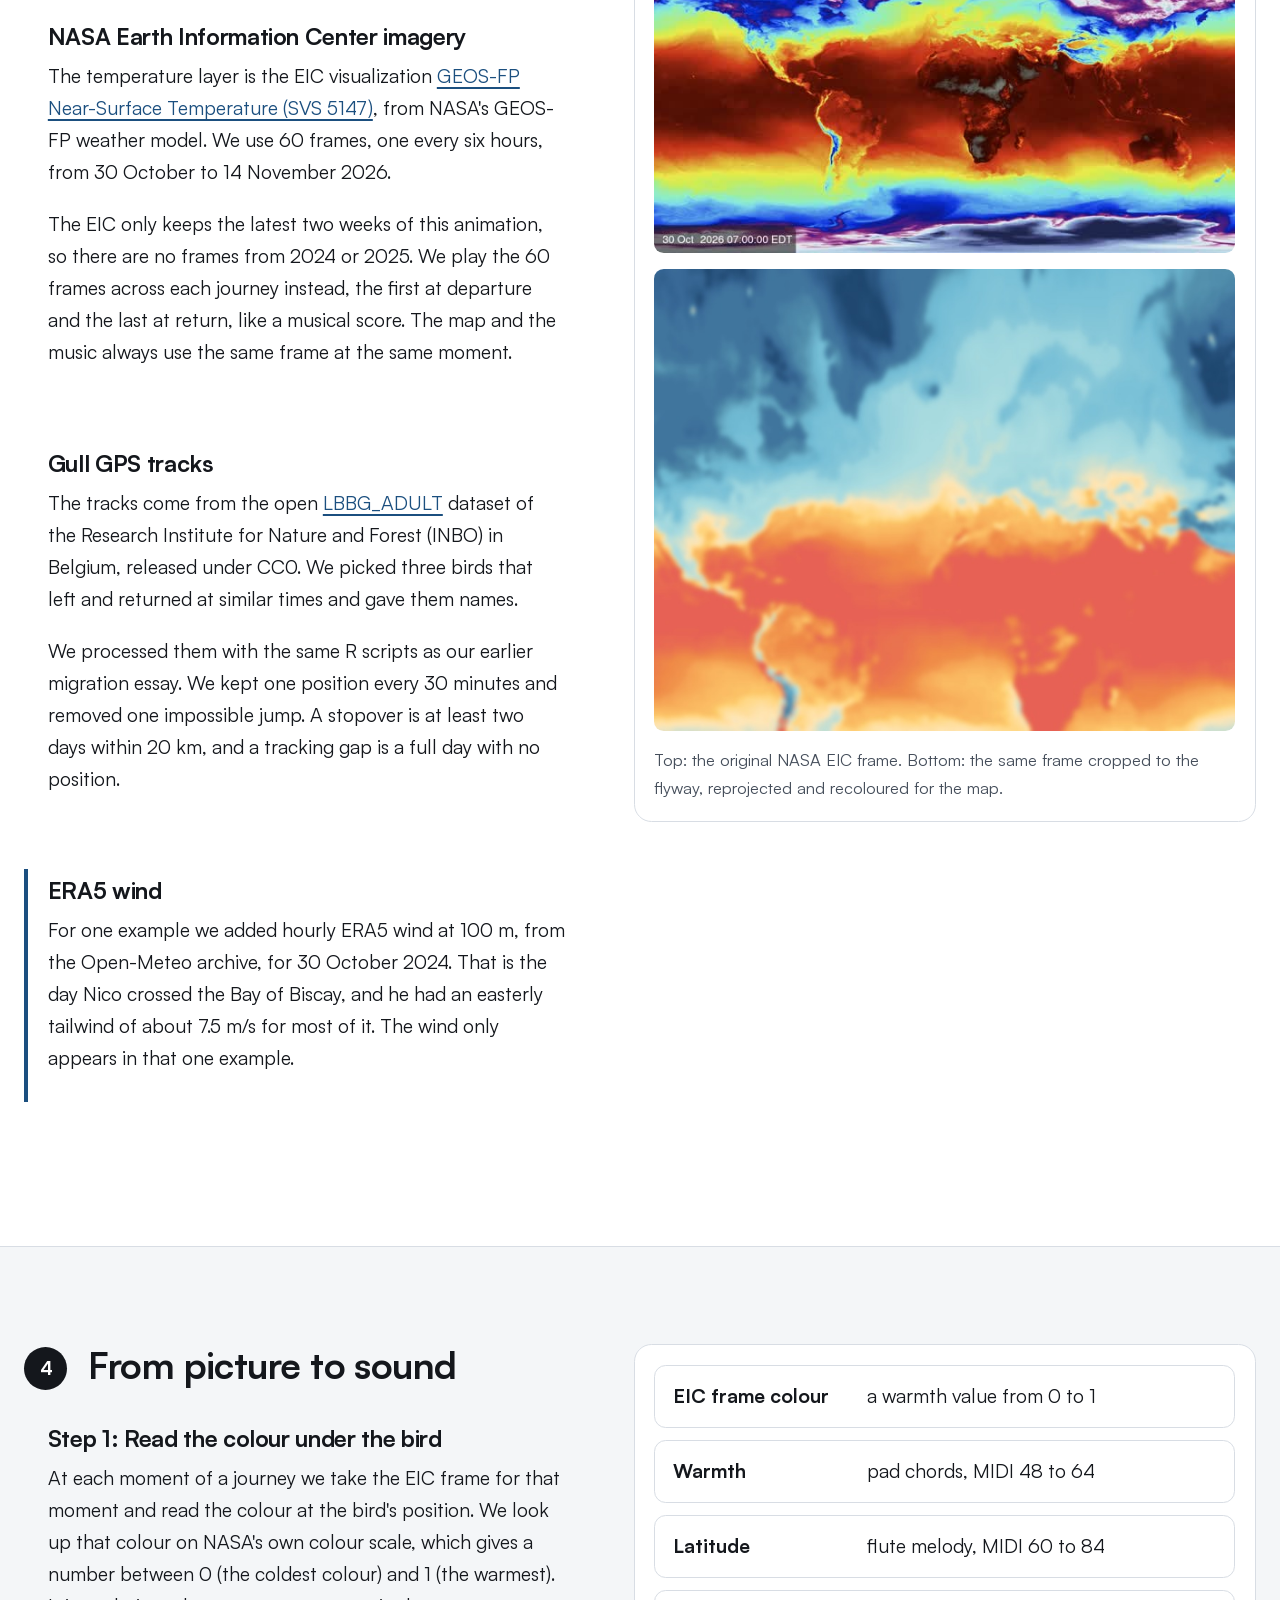
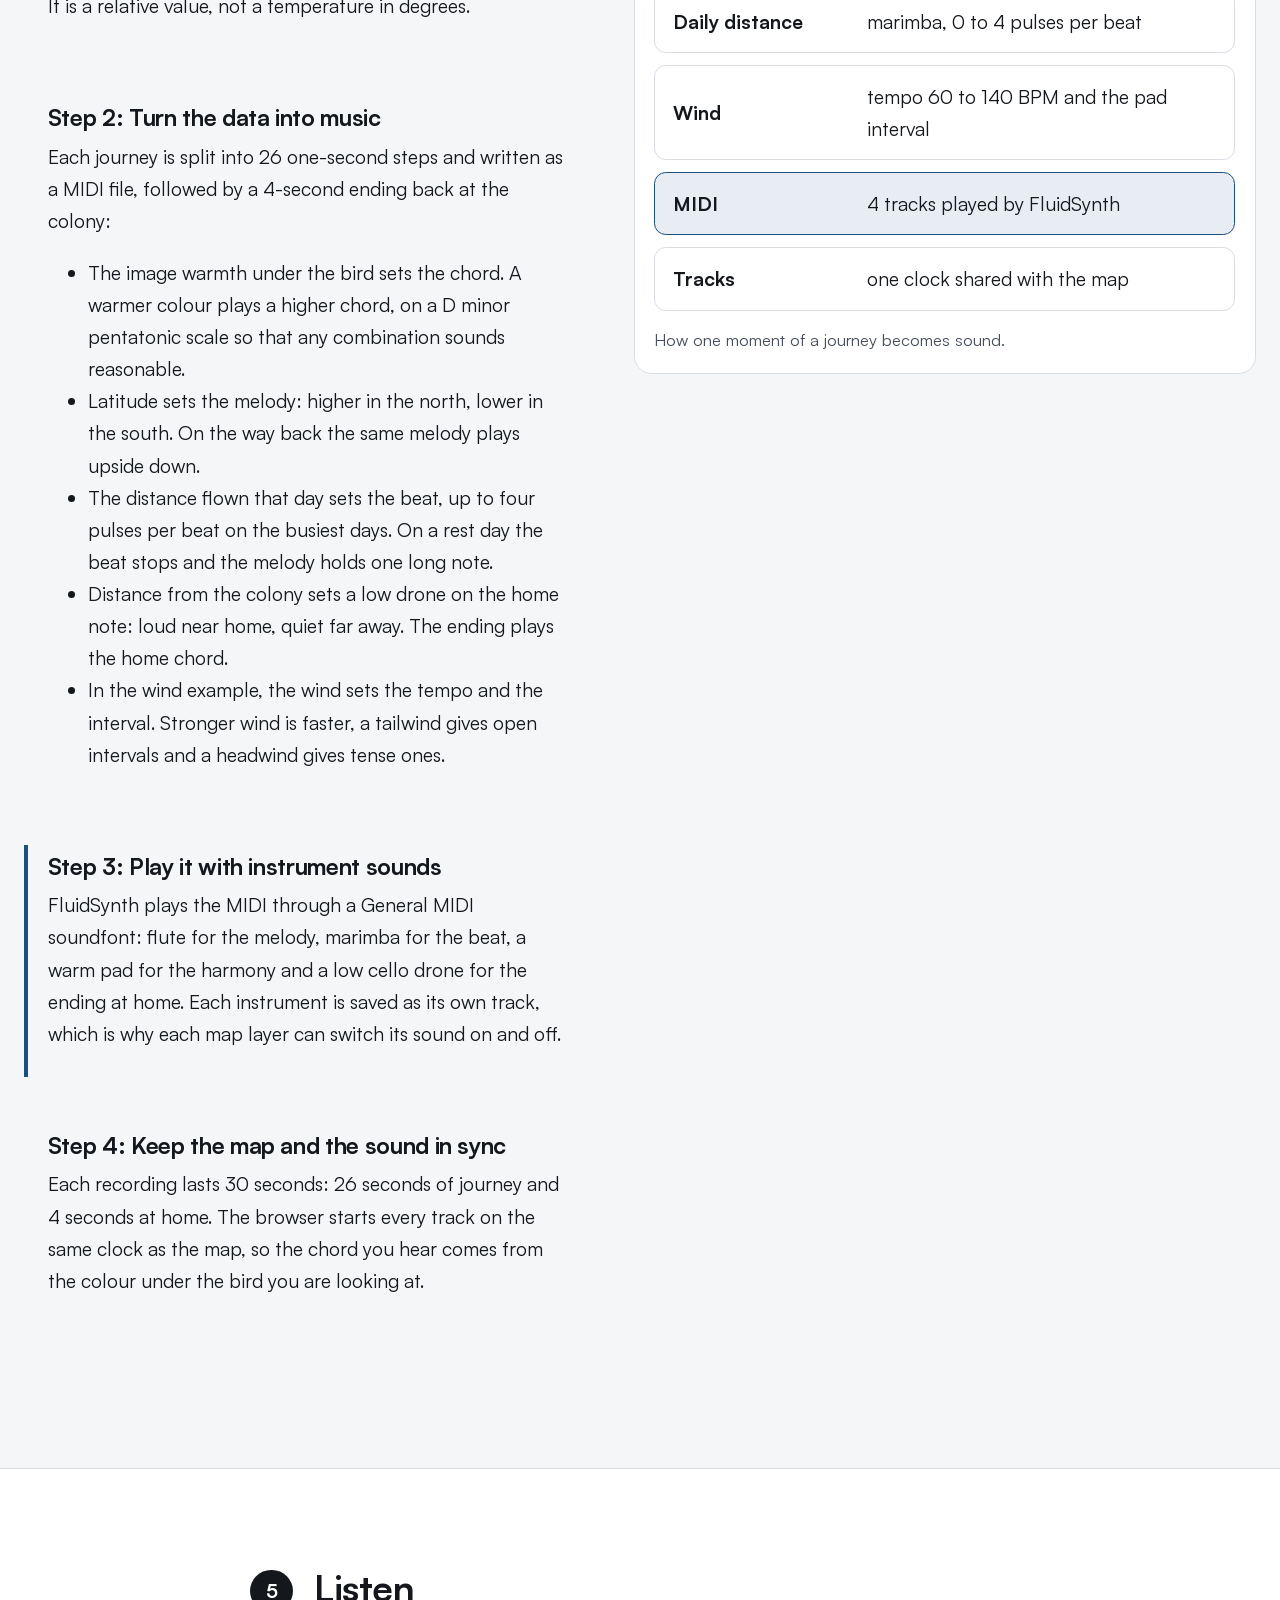
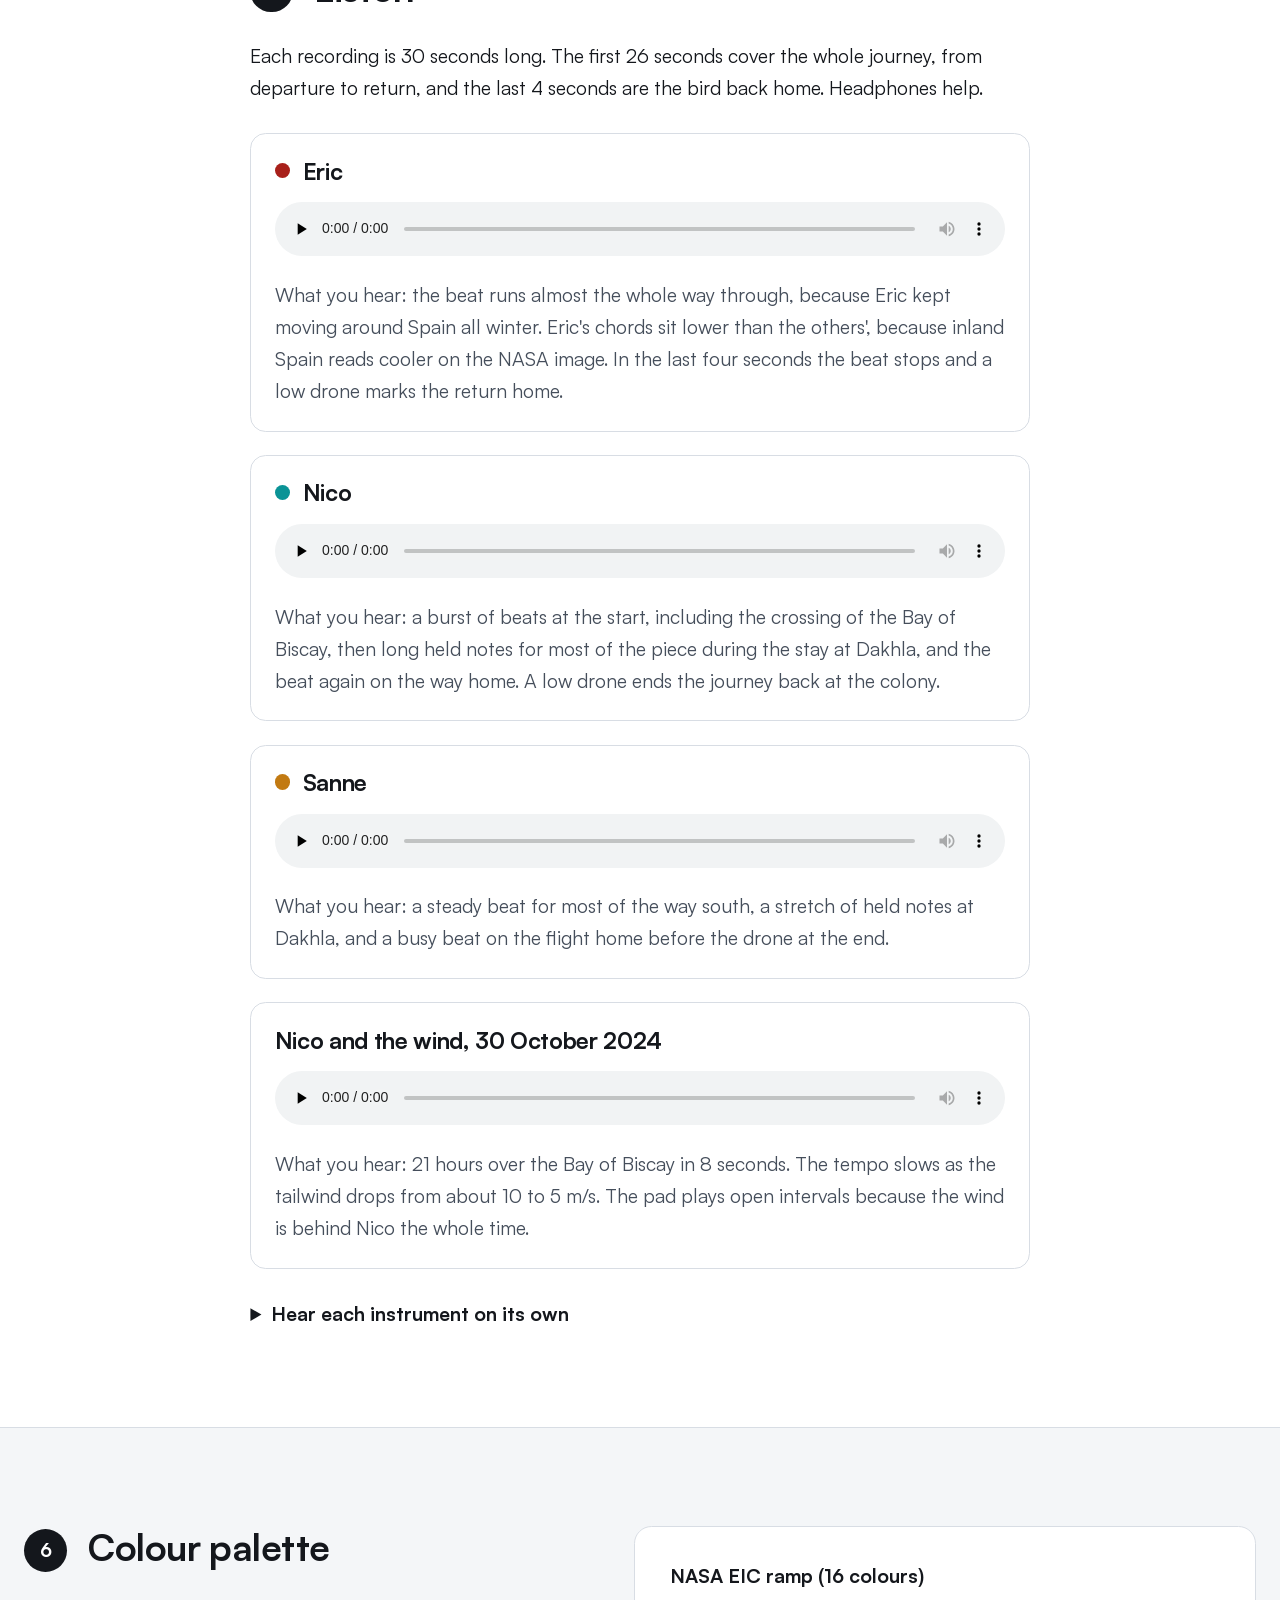
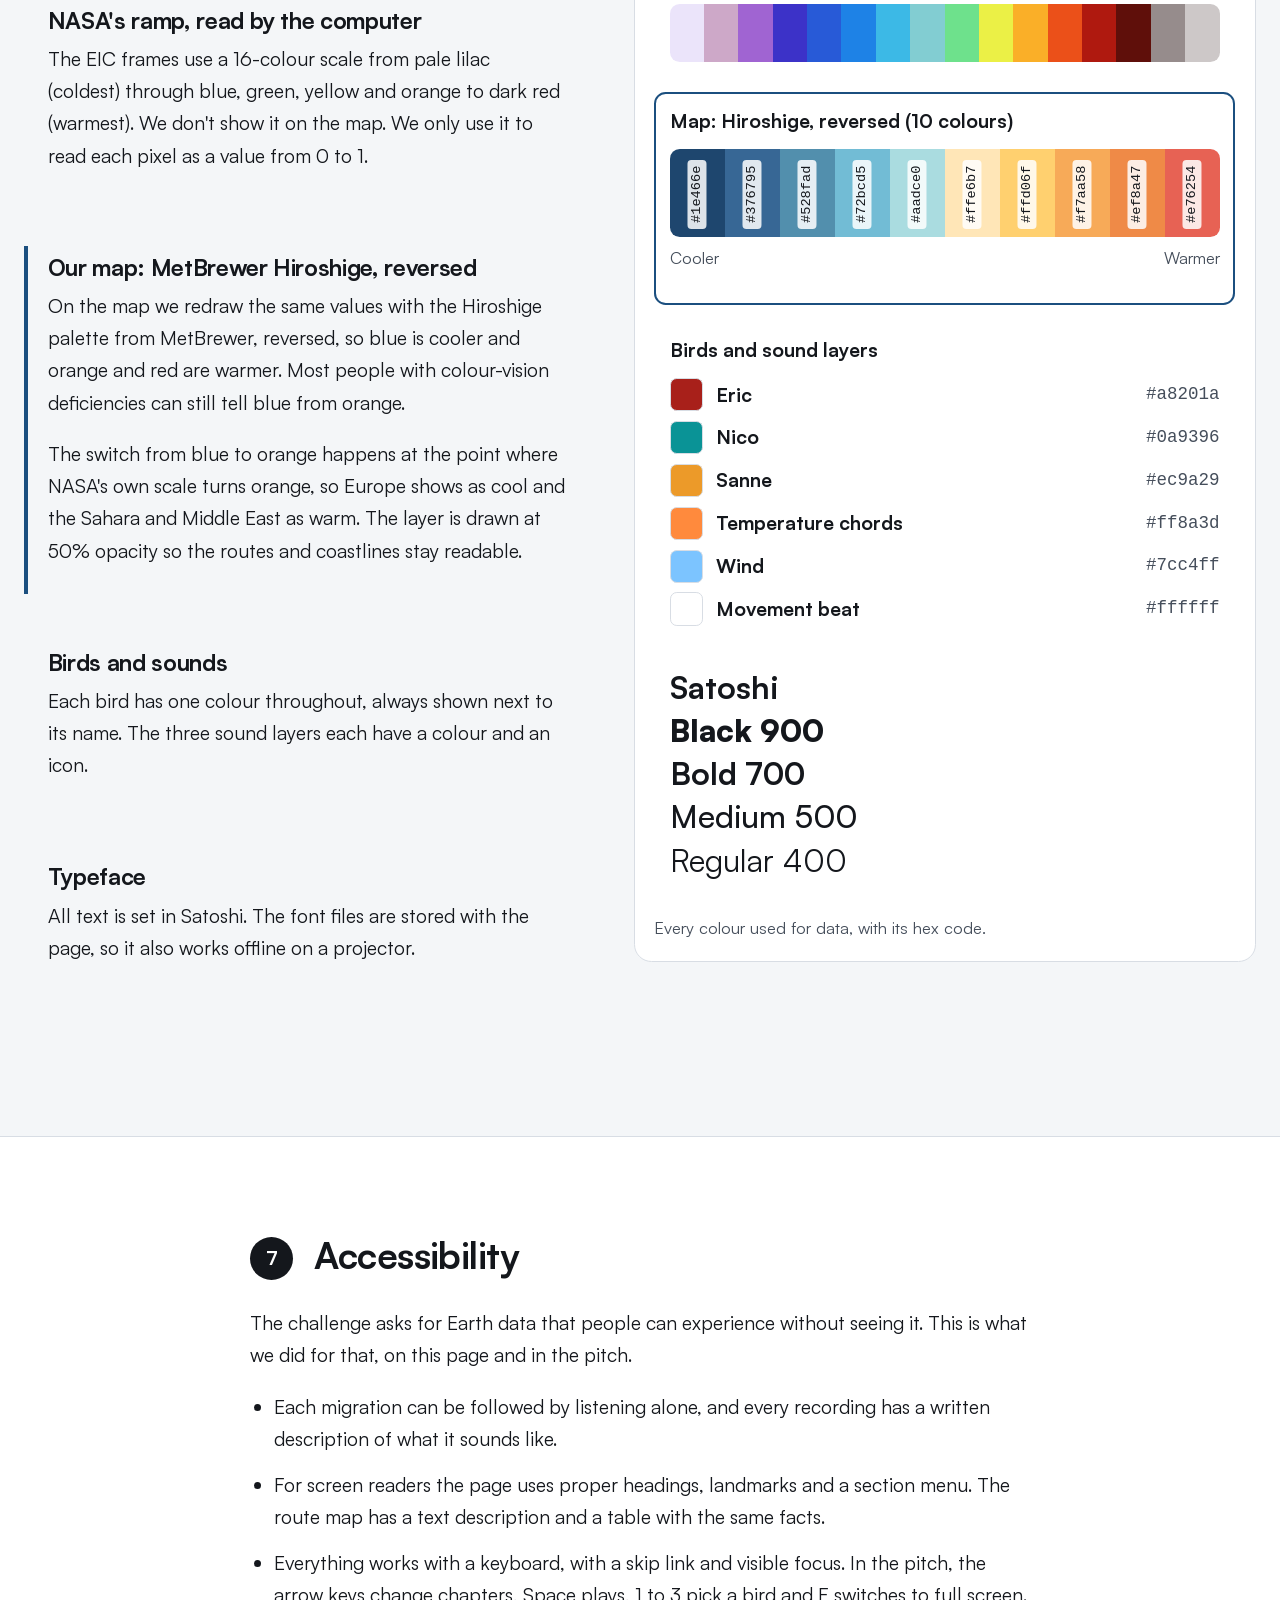
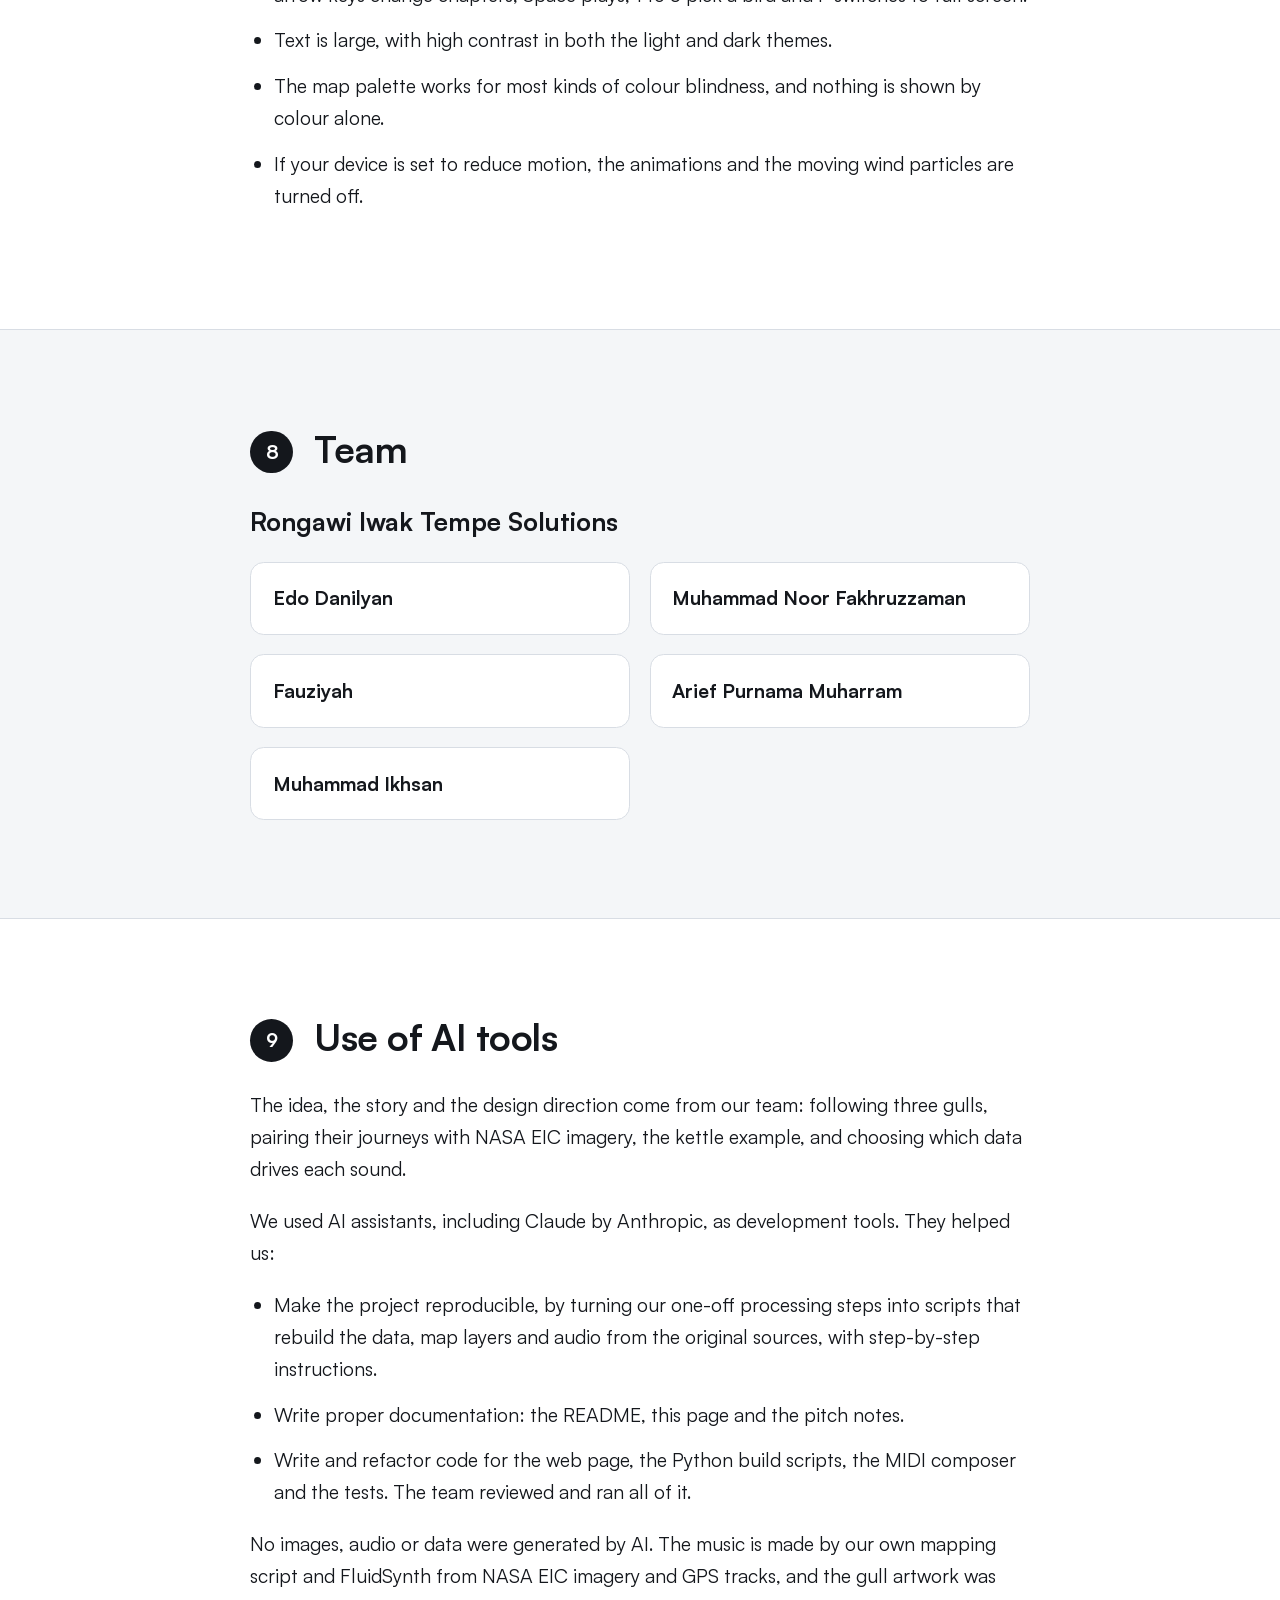
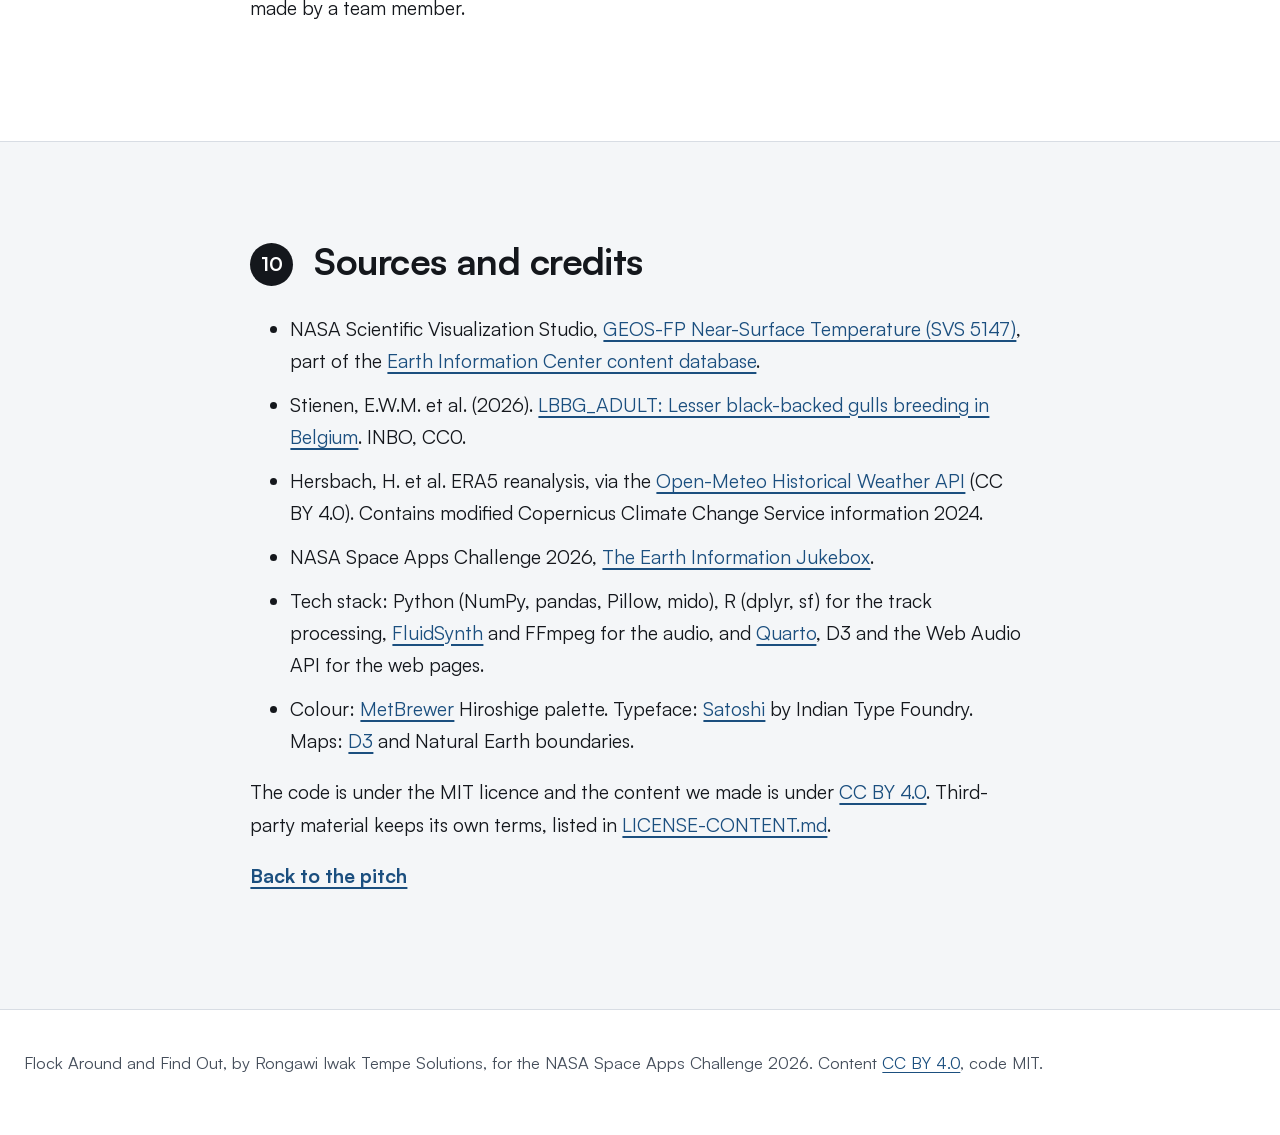
==== commit 6ddb2be0: "Built site for gh-pages" ====
--- a/documentation.html
+++ b/documentation.html
@@ -388,18 +388,19 @@
       <ul class="sources">
         <li>NASA Scientific Visualization Studio, <a href="https://svs.gsfc.nasa.gov/5147/">GEOS-FP Near-Surface Temperature (SVS 5147)</a>, part of the <a href="https://svs.gsfc.nasa.gov/gallery/earth-information-center/">Earth Information Center content database</a>.</li>
         <li>Stienen, E.W.M. et al. (2026). <a href="https://doi.org/10.5281/zenodo.22083084">LBBG_ADULT: Lesser black-backed gulls breeding in Belgium</a>. INBO, CC0.</li>
-        <li>Hersbach, H. et al. ERA5 reanalysis, via the <a href="https://open-meteo.com/en/docs/historical-weather-api">Open-Meteo Historical Weather API</a>.</li>
+        <li>Hersbach, H. et al. ERA5 reanalysis, via the <a href="https://open-meteo.com/en/docs/historical-weather-api">Open-Meteo Historical Weather API</a> (CC BY 4.0). Contains modified Copernicus Climate Change Service information 2024.</li>
         <li>NASA Space Apps Challenge 2026, <a href="https://www.spaceappschallenge.org/2026/challenges/the-earth-information-jukebox/">The Earth Information Jukebox</a>.</li>
         <li>Tech stack: Python (NumPy, pandas, Pillow, mido), R (dplyr, sf) for the track processing, <a href="https://www.fluidsynth.org/">FluidSynth</a> and FFmpeg for the audio, and <a href="https://quarto.org/">Quarto</a>, D3 and the Web Audio API for the web pages.</li>
         <li>Colour: <a href="https://github.com/BlakeRMills/MetBrewer">MetBrewer</a> Hiroshige palette. Typeface: <a href="https://www.fontshare.com/fonts/satoshi">Satoshi</a> by Indian Type Foundry. Maps: <a href="https://d3js.org/">D3</a> and Natural Earth boundaries.</li>
       </ul>
+      <p>The code is under the MIT licence and the content we made is under <a href="https://creativecommons.org/licenses/by/4.0/">CC BY 4.0</a>. Third-party material keeps its own terms, listed in <a href="https://github.com/danilyanedo7/rongawi-submission-nasa/blob/main/LICENSE-CONTENT.md">LICENSE-CONTENT.md</a>.</p>
       <p><a class="back-bottom" href="index.html">Back to the pitch</a></p>
     </div>
   </section>
 </main>
 
 <footer class="site-foot">
-  <div class="wrap"><p>Flock Around and Find Out, by Rongawi Iwak Tempe Solutions, for the NASA Space Apps Challenge 2026.</p></div>
+  <div class="wrap"><p>Flock Around and Find Out, by Rongawi Iwak Tempe Solutions, for the NASA Space Apps Challenge 2026. Content <a href="https://creativecommons.org/licenses/by/4.0/">CC BY 4.0</a>, code MIT.</p></div>
 </footer>
 
 <script src="assets/vendor/d3.v7.9.0.min.js"></script>
